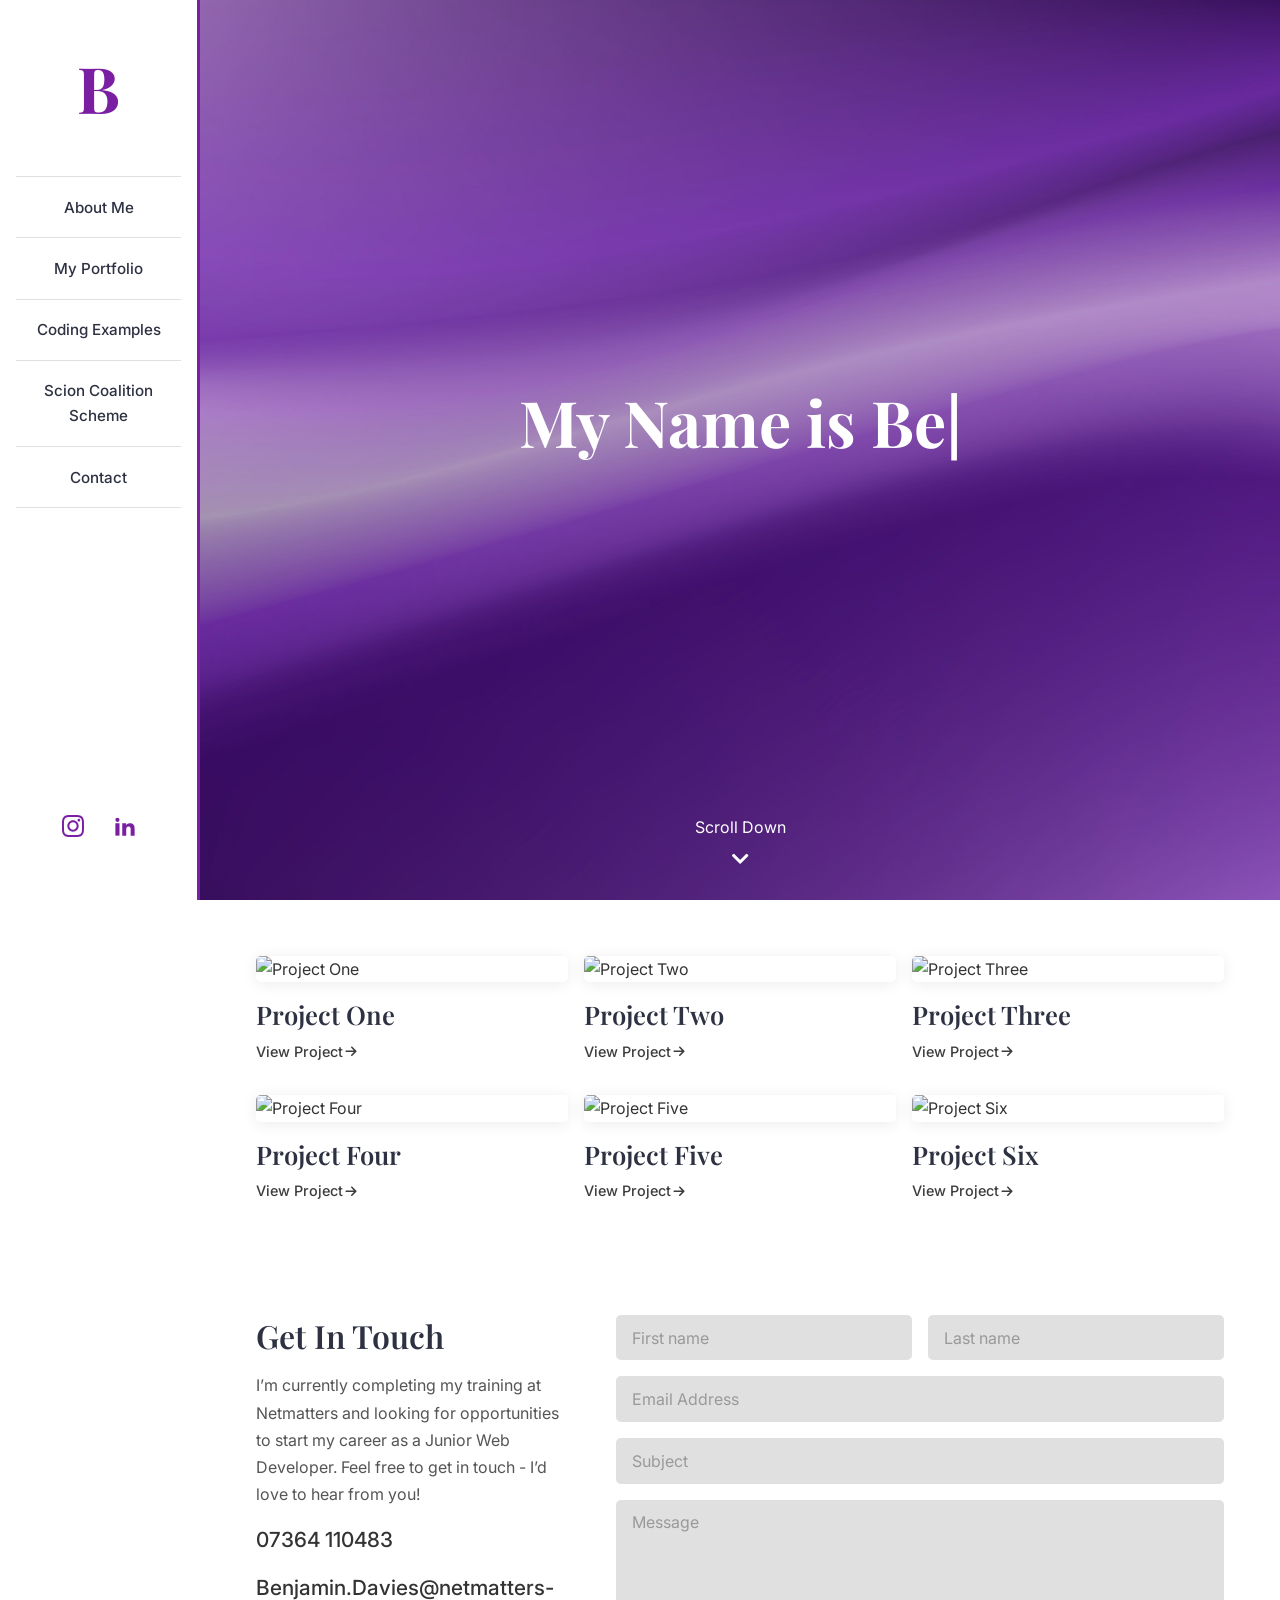
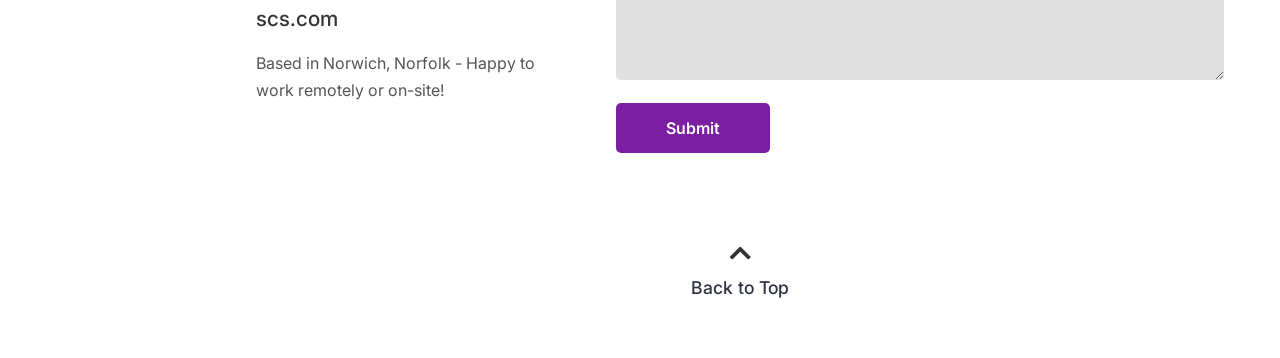
==== index.html @ 0ac608b4 "Added the typing effect with a blinking cursor at the end." ====
<!DOCTYPE html>
<html lang="en">
<head>
    <meta charset="UTF-8">
    <meta name="viewport" content="width=device-width, initial-scale=1.0">
    <link rel="stylesheet" href="css/application.css">
    <link rel="stylesheet" href="https://cdnjs.cloudflare.com/ajax/libs/font-awesome/5.15.4/css/all.min.css">
    <title>Benjamin Davies Portfolio</title>
</head>
<body>
    <svg style="display: none;" width="0" height="0">
        <symbol id="icon-instagram" viewBox="0 0 32 32">
            <path d="M16 2.881c4.275 0 4.781 0.019 6.462 0.094 1.563 0.069 2.406 0.331 2.969 0.55 0.744 0.288 1.281 0.638 1.837 1.194 0.563 0.563 0.906 1.094 1.2 1.838 0.219 0.563 0.481 1.412 0.55 2.969 0.075 1.688 0.094 2.194 0.094 6.463s-0.019 4.781-0.094 6.463c-0.069 1.563-0.331 2.406-0.55 2.969-0.288 0.744-0.637 1.281-1.194 1.837-0.563 0.563-1.094 0.906-1.837 1.2-0.563 0.219-1.413 0.481-2.969 0.55-1.688 0.075-2.194 0.094-6.463 0.094s-4.781-0.019-6.463-0.094c-1.563-0.069-2.406-0.331-2.969-0.55-0.744-0.288-1.281-0.637-1.838-1.194-0.563-0.563-0.906-1.094-1.2-1.837-0.219-0.563-0.481-1.413-0.55-2.969-0.075-1.688-0.094-2.194-0.094-6.463s0.019-4.781 0.094-6.463c0.069-1.563 0.331-2.406 0.55-2.969 0.288-0.744 0.638-1.281 1.194-1.838 0.563-0.563 1.094-0.906 1.838-1.2 0.563-0.219 1.412-0.481 2.969-0.55 1.681-0.075 2.188-0.094 6.463-0.094zM16 0c-4.344 0-4.887 0.019-6.594 0.094-1.7 0.075-2.869 0.35-3.881 0.744-1.056 0.412-1.95 0.956-2.837 1.85-0.894 0.888-1.438 1.781-1.85 2.831-0.394 1.019-0.669 2.181-0.744 3.881-0.075 1.713-0.094 2.256-0.094 6.6s0.019 4.887 0.094 6.594c0.075 1.7 0.35 2.869 0.744 3.881 0.413 1.056 0.956 1.95 1.85 2.837 0.887 0.887 1.781 1.438 2.831 1.844 1.019 0.394 2.181 0.669 3.881 0.744 1.706 0.075 2.25 0.094 6.594 0.094s4.888-0.019 6.594-0.094c1.7-0.075 2.869-0.35 3.881-0.744 1.050-0.406 1.944-0.956 2.831-1.844s1.438-1.781 1.844-2.831c0.394-1.019 0.669-2.181 0.744-3.881 0.075-1.706 0.094-2.25 0.094-6.594s-0.019-4.887-0.094-6.594c-0.075-1.7-0.35-2.869-0.744-3.881-0.394-1.063-0.938-1.956-1.831-2.844-0.887-0.887-1.781-1.438-2.831-1.844-1.019-0.394-2.181-0.669-3.881-0.744-1.712-0.081-2.256-0.1-6.6-0.1v0z"></path>
            <path d="M16 7.781c-4.537 0-8.219 3.681-8.219 8.219s3.681 8.219 8.219 8.219 8.219-3.681 8.219-8.219c0-4.537-3.681-8.219-8.219-8.219zM16 21.331c-2.944 0-5.331-2.387-5.331-5.331s2.387-5.331 5.331-5.331c2.944 0 5.331 2.387 5.331 5.331s-2.387 5.331-5.331 5.331z"></path>
            <path d="M26.462 7.456c0 1.060-0.859 1.919-1.919 1.919s-1.919-0.859-1.919-1.919c0-1.060 0.859-1.919 1.919-1.919s1.919 0.859 1.919 1.919z"></path>
        </symbol>
        <symbol id="icon-linkedin2" viewBox="0 0 32 32">
            <path d="M12 12h5.535v2.837h0.079c0.77-1.381 2.655-2.837 5.464-2.837 5.842 0 6.922 3.637 6.922 8.367v9.633h-5.769v-8.54c0-2.037-0.042-4.657-3.001-4.657-3.005 0-3.463 2.218-3.463 4.509v8.688h-5.767v-18z"></path>
            <path d="M2 12h6v18h-6v-18z"></path>
            <path d="M8 7c0 1.657-1.343 3-3 3s-3-1.343-3-3c0-1.657 1.343-3 3-3s3 1.343 3 3z"></path>
        </symbol>
        <symbol id="icon-arrow-right2" viewBox="0 0 32 32">
            <path d="M19.414 27.414l10-10c0.781-0.781 0.781-2.047 0-2.828l-10-10c-0.781-0.781-2.047-0.781-2.828 0s-0.781 2.047 0 2.828l6.586 6.586h-19.172c-1.105 0-2 0.895-2 2s0.895 2 2 2h19.172l-6.586 6.586c-0.39 0.39-0.586 0.902-0.586 1.414s0.195 1.024 0.586 1.414c0.781 0.781 2.047 0.781 2.828 0z"></path>
        </symbol>
    </svg>
    <button class="burger-btn" aria-label="Toggle menu">
        <i class="fas fa-bars"></i>
    </button>
    <aside class="sidebar">
        <a href="index.html" class="logo">B</a>
        <nav class="main-nav">
            <ul>
                <li><a href="about.html">About Me</a></li>
                <li><a href="#portfolio">My Portfolio</a></li>
                <li><a href="examples.html">Coding Examples</a></li>
                <li><a href="scs.html">Scion Coalition Scheme</a></li>
                <li><a href="#contact">Contact</a></li>
            </ul>
        </nav>
        <div class="social-links">
            <a href="https://www.instagram.com/bendavies124/" target="_blank"><svg class="icon icon-instagram"><use xlink:href="#icon-instagram"></use></svg></a>
            <a href="https://www.linkedin.com/in/benjamin-davies-b351b3224/" target="_blank"><svg class="icon icon-linkedin2"><use xlink:href="#icon-linkedin2"></use></svg></a>
        </div>
    </aside>

    <main class="main-content">

        <header class="hero">
            <div class="hero-overlay">
                <h1><span id="typing-text-h1"></span><span class="cursor">|</span></h1>
                <p><span id="typing-text-p"></span></p>
            </div>
            <a href="#portfolio" class="scroll-down">Scroll Down<i class="fas fa-chevron-down"></i></a>
        </header>

        <section class="portfolio" id="portfolio">
            <div class="projects-grid">
                <!-- Project 1 -->
<div class="project-card">
  <img src="https://picsum.photos/id/10/800/500" alt="Project One">
  <h3>Project One</h3>
  <a href="#" class="view-link">View Project <svg class="icon icon-arrow-right2"><use xlink:href="#icon-arrow-right2"></use></svg></a>
</div>

<!-- Project 2 -->
<div class="project-card">
  <img src="https://picsum.photos/id/180/800/500" alt="Project Two">
  <h3>Project Two</h3>
  <a href="#" class="view-link">View Project <svg class="icon icon-arrow-right2"><use xlink:href="#icon-arrow-right2"></use></svg></a>
</div>

<!-- Project 3 -->
<div class="project-card">
  <img src="https://picsum.photos/id/22/800/500" alt="Project Three">
  <h3>Project Three</h3>
  <a href="#" class="view-link">View Project <svg class="icon icon-arrow-right2"><use xlink:href="#icon-arrow-right2"></use></svg></a>
</div>

<!-- Project 4 -->
<div class="project-card">
  <img src="https://picsum.photos/id/42/800/500" alt="Project Four">
  <h3>Project Four</h3>
  <a href="#" class="view-link">View Project <svg class="icon icon-arrow-right2"><use xlink:href="#icon-arrow-right2"></use></svg></a>
</div>

<!-- Project 5 -->
<div class="project-card">
  <img src="https://picsum.photos/id/15/800/500" alt="Project Five">
  <h3>Project Five</h3>
  <a href="#" class="view-link">View Project <svg class="icon icon-arrow-right2"><use xlink:href="#icon-arrow-right2"></use></svg></a>
</div>

<!-- Project 6 -->
<div class="project-card">
  <img src="https://picsum.photos/id/96/800/500" alt="Project Six">
  <h3>Project Six</h3>
  <a href="#" class="view-link">View Project <svg class="icon icon-arrow-right2"><use xlink:href="#icon-arrow-right2"></use></svg></a>
</div>
            </div>
        </section>
        
        <section class="contact" id="contact">
            <div class="contact-wrapper">
                <div class="contact-info">
                    <h2>Get In Touch</h2>
                    <p>I’m currently completing my training at Netmatters and looking for opportunities to start my career as a Junior Web Developer. Feel free to get in touch - I’d love to hear from you!</p>
                    <p><a href="tel:07364110483">07364 110483</a></p>
                    <p><a href="mailto:benjamin.davies@netmatters-scs.com">Benjamin.Davies@netmatters-scs.com</a></p>
                    <p>Based in Norwich, Norfolk - Happy to work remotely or on-site!</p>
                </div>
                <form class="contact-form">
                    <div class="form-row">
                        <input type="text" name="firstname" placeholder="First name" />
                        <input type="text" name="lastname" placeholder="Last name" />
                    </div>
                    <input type="email" name="email" placeholder="Email Address" />
                    <input type="text" name="subject" placeholder="Subject" />
                    <textarea name="message" placeholder="Message"></textarea>
                    <button type="submit" class="btn-submit">Submit</button>
                </form>
            </div>
        </section>
        <footer class="footer">
            <a href="#" class="back-to-top"><i class="fas fa-chevron-up"></i> Back to Top</a>
        </footer>
    </main>
    <script src="js/main.js"></script>
</body>
</html>
---- css/application.css ----
@import url("https://fonts.googleapis.com/css2?family=Playfair+Display:wght@400;600;700&family=Inter:wght@300;400;500;600&display=swap");*{margin:0;padding:0;box-sizing:border-box;min-width:0}html,body{width:100%;overflow-x:hidden}html{scroll-behavior:smooth;font-size:16px}body{font-family:"Inter",sans-serif;color:#333;line-height:1.65;background-color:#fff}h1,h2,h3,h4{font-family:"Playfair Display",serif;font-weight:600;margin-bottom:1rem;line-height:1.3}h1{font-size:2.5rem}h2{font-size:1.8rem}h3{font-size:1.25rem}ul{list-style:none}a{text-decoration:none;color:inherit;transition:color 0.3s ease}img{max-width:100%;height:auto;display:block}input,textarea,button{font-family:inherit;font-size:1rem}p{margin-bottom:1rem}.burger-btn{display:none;position:fixed;top:1.2rem;left:1.2rem;z-index:1001;background:rgba(255,255,255,0.85);backdrop-filter:blur(8px);border:none;width:44px;height:44px;border-radius:8px;cursor:pointer;align-items:center;justify-content:center;font-size:1.15rem;color:#9c27b0;transition:all 0.3s ease;box-shadow:0 2px 10px rgba(156,39,176,0.12)}.burger-btn:hover{background:#9c27b0;color:white;transform:translateY(-2px);box-shadow:0 4px 15px rgba(156,39,176,0.25)}.burger-btn i{display:flex;align-items:center;justify-content:center;font-size:1.8rem;line-height:1;transform:translateY(2px)}.icon{width:22px;height:22px;fill:currentColor;display:inline-block;vertical-align:middle}.sidebar{background:#fff;padding:1rem;text-align:center;position:relative;border-right:3px solid #7b1fa2}.sidebar .logo{font-family:"Playfair Display",serif;font-size:4rem;font-weight:700;color:#7b1fa2;display:inline-block;margin-bottom:2rem;line-height:1}.sidebar .logo:hover{color:#9c27b0}.sidebar .main-nav ul{margin-bottom:2rem}.sidebar .main-nav ul li{padding:0.5rem 0;border-top:1px solid #e0e0e0}.sidebar .main-nav ul li:last-child{border-bottom:1px solid #e0e0e0}.sidebar .main-nav ul li a{font-size:0.95rem;font-weight:500;color:#2d3142;display:block;position:relative;padding:0.25rem 0}.sidebar .main-nav ul li a:hover{color:#9c27b0}.sidebar .main-nav ul li a.active{color:#9c27b0}.sidebar .main-nav ul li a.active::after{content:'';position:absolute;bottom:-2px;left:50%;transform:translateX(-50%);width:60%;height:2px;background:#9c27b0}.sidebar .social-links{display:flex;justify-content:center;gap:1rem}.sidebar .social-links a{color:#7b1fa2;display:inline-flex;align-items:center;justify-content:center;width:36px;height:36px}.sidebar .social-links a:hover{color:#9c27b0}@media (min-width: 992px){.burger-btn{display:none !important}.sidebar{position:fixed;top:0;left:0;width:200px;height:100vh;padding:3.5rem 1rem;display:flex;flex-direction:column;align-items:center;z-index:1000}.sidebar .logo{margin-bottom:3.5rem}.sidebar .main-nav{width:100%}.sidebar .main-nav ul{margin-bottom:3.5rem}.sidebar .main-nav ul li{border-top:1px solid #e0e0e0;border-bottom:none}.sidebar .main-nav ul li:last-child{border-bottom:1px solid #e0e0e0}.sidebar .main-nav ul li a{padding:0.6rem 0}.sidebar .main-nav ul li a.active::after{width:40px}.sidebar .social-links{margin-top:auto}.main-content{margin-left:200px}}@media (max-width: 991px){.burger-btn{display:flex}.sidebar{position:fixed;top:0;left:-200px;width:200px;height:100vh;z-index:1000;transition:left 0.3s ease;box-shadow:2px 0 10px rgba(0,0,0,0.1);padding-top:5rem;overflow-y:auto}.sidebar.open{left:0}}.hero{background:url("../img/hero.jpg") center/cover no-repeat;min-height:100vh;display:flex;align-items:center;justify-content:center;text-align:center;color:white;position:relative}.hero::before{content:'';position:absolute;inset:0;background:rgba(0,0,0,0.2)}.hero-overlay{position:relative;padding:2rem;width:100%}.hero-overlay h1{font-size:2.2rem;margin-bottom:.5rem;color:white;font-weight:700}.hero-overlay p{font-size:1.2rem;margin-bottom:3.5rem;letter-spacing:1px;font-weight:300;opacity:0.95}.hero-overlay .cursor{animation:blink 0.7s infinite}@keyframes blink{50%{opacity:0}}.scroll-down{display:inline-flex;flex-direction:column;align-items:center;color:white;font-size:1rem;font-weight:400;position:absolute;bottom:2rem;left:50%;transform:translateX(-50%)}.scroll-down i{margin-top:0.5rem;font-size:1.2rem}.scroll-down:hover{opacity:0.8}@media (min-width: 768px){.hero-overlay h1{font-size:3.5rem}.hero-overlay p{font-size:1.4rem}}@media (min-width: 992px){.hero-overlay h1{font-size:4rem}}.portfolio{padding:3.5rem 1rem;max-width:1400px;margin:0 auto}@media (min-width: 992px){.portfolio{padding:3.5rem 3.5rem}}.projects-grid{display:grid;grid-template-columns:1fr;gap:3.5rem}@media (min-width: 768px){.projects-grid{grid-template-columns:repeat(2, 1fr);gap:2rem}}@media (min-width: 992px){.projects-grid{grid-template-columns:repeat(3, 1fr);gap:2rem 1rem}}.project-card{display:flex;flex-direction:column;transform-origin:bottom center;transition:all 0.5s ease}.project-card img{width:100%;height:auto;margin-bottom:1rem;transition:opacity 0.3s ease;box-shadow:0 2px 15px rgba(0,0,0,0.08);border-radius:5px}.project-card h3{font-size:1.6rem;margin-bottom:.5rem;color:#2d3142}.project-card .view-link{color:#3d3d3d;font-size:0.9rem;font-weight:500;display:inline-flex;align-items:center;transition:all 0.5s ease}.project-card .view-link svg{display:inline-block;width:1em;height:1em;stroke-width:0;stroke:currentColor;fill:currentColor;padding-left:0.1rem}.project-card:hover{transform:translateY(-7px)}.project-card:hover img{opacity:0.85}.project-card:hover .view-link{color:#7b1fa2}.contact{padding:3.5rem 1rem;max-width:1400px;margin:0 auto}@media (min-width: 992px){.contact{padding:3.5rem}}.contact-wrapper{display:grid;grid-template-columns:1fr;gap:3.5rem}@media (min-width: 992px){.contact-wrapper{grid-template-columns:1fr 2fr;gap:3.5rem;align-items:start}}.contact-info h2{font-size:2rem;margin-bottom:1rem;color:#2d3142}.contact-info p{color:#555;line-height:1.7;margin-bottom:1rem;word-break:break-word;overflow-wrap:break-word}.contact-info p:nth-child(3),.contact-info p:nth-child(4){font-size:1.3rem;font-weight:500;color:#2d3142;line-height:1.5;word-break:break-word}.contact-info p a{color:#333;text-decoration:none}.contact-info p a:hover{text-decoration:underline}.contact-form{width:100%;min-width:0}.contact-form .form-row{display:grid;grid-template-columns:1fr}@media (min-width: 576px){.contact-form .form-row{grid-template-columns:1fr 1fr;gap:1rem}}.contact-form input,.contact-form textarea{width:100%;max-width:100%;padding:0.8rem 1rem;border:none;background:#e0e0e0;color:#333;margin-bottom:1rem;border-radius:5px;transition:all 0.3s ease}.contact-form input::placeholder,.contact-form textarea::placeholder{color:#999}.contact-form input:focus,.contact-form textarea:focus{outline:none;background:#d5d5d5;box-shadow:0 0 8px #9c27b0}.contact-form textarea{min-height:180px;resize:vertical}.contact-form .btn-submit{background:#7b1fa2;color:white;border:2px solid #7b1fa2;padding:0.8rem 3rem;font-weight:600;cursor:pointer;transition:all 0.3s ease;border-radius:5px;display:block;margin:0 auto;width:100%}.contact-form .btn-submit:hover{background:#9c27b0;border-color:#9c27b0;color:white}@media (min-width: 576px){.contact-form .btn-submit{margin:0;display:inline-block;width:fit-content}}.footer{padding:2rem 1rem 3.5rem;text-align:center}.footer .back-to-top{display:inline-flex;flex-direction:column;align-items:center;color:#2d3142;font-size:1.1rem;font-weight:500}.footer .back-to-top i{margin-bottom:0.5rem;font-size:1.5rem;color:#333}.footer .back-to-top:hover{opacity:0.8}.about-container{width:100%;max-width:1200px;margin:0 auto;padding:0 1rem}@media (min-width: 992px){.about-container{padding:0 3.5rem}}.eyebrow{font-family:"Inter",sans-serif;font-size:0.75rem;font-weight:600;letter-spacing:2px;text-transform:uppercase;color:#9c27b0;margin-bottom:.5rem}.about-me h1,.about-me h2,.about-me h3{color:#2d3142}.about-hero{min-height:45vh;display:flex;align-items:center;background:linear-gradient(135deg, #321052 0%, #5b1685 55%, #8f42ad 100%);color:white;position:relative;overflow:hidden}.about-hero::after{content:'';position:absolute;width:500px;height:500px;border-radius:50%;border:1px solid rgba(255,255,255,0.12);right:-200px;bottom:-250px}.about-hero .about-hero-content{width:100%;max-width:1200px;margin:0 auto;padding:3.5rem 1rem;position:relative;z-index:1}@media (min-width: 992px){.about-hero .about-hero-content{padding:5rem 3.5rem}}.about-hero .eyebrow{color:rgba(255,255,255,0.75)}.about-hero h1{color:white;font-size:3rem;line-height:1.05;margin-bottom:2rem}@media (min-width: 768px){.about-hero h1{font-size:4.5rem}}@media (min-width: 992px){.about-hero h1{font-size:5.5rem}}.about-hero .about-hero-intro{max-width:550px;font-size:1rem;line-height:1.7;font-weight:300;color:rgba(255,255,255,0.9);margin-bottom:0}@media (min-width: 768px){.about-hero .about-hero-intro{font-size:1.15rem}}.about-introduction{padding:4rem 0}@media (min-width: 768px){.about-introduction{padding:6rem 0}}.about-introduction-grid{display:grid;grid-template-columns:1fr;gap:3.5rem;align-items:center}@media (min-width: 768px){.about-introduction-grid{grid-template-columns:0.85fr 1.15fr;gap:4rem}}@media (min-width: 992px){.about-introduction-grid{grid-template-columns:0.9fr 1.1fr;gap:5rem}}.about-introduction-image{position:relative;max-width:500px}.about-introduction-image img{width:100%;height:auto;border-radius:5px;box-shadow:0 10px 30px rgba(0,0,0,0.1)}.about-introduction-image::before{content:'';position:absolute;top:20px;left:-15px;width:100%;height:100%;border:2px solid #9c27b0;border-radius:5px;z-index:-1}.about-introduction-content h2{font-size:2.2rem;margin-bottom:2rem}@media (min-width: 768px){.about-introduction-content h2{font-size:2.8rem}}.about-introduction-content p{color:#555;line-height:1.8;margin-bottom:1rem}.about-introduction-content .lead{font-size:1.1rem;color:#333;line-height:1.75}.about-introduction-content .eyebrow{color:#9c27b0}.about-introduction-signature{margin-top:2rem;padding-left:1rem;border-left:2px solid #9c27b0}.about-introduction-signature span{display:block;font-family:"Playfair Display",serif;font-size:1.4rem;color:#2d3142}.about-introduction-signature small{color:#777;font-size:0.8rem;letter-spacing:1px}.about-journey{padding:4rem 0;background:#f0f0f0}@media (min-width: 768px){.about-journey{padding:6rem 0}}.section-heading{margin-bottom:3rem}.section-heading h2{color:#2d3142;font-size:2.2rem}@media (min-width: 768px){.section-heading h2{font-size:2.8rem}}.journey-content{border-top:1px solid #e0e0e0}.journey-item{display:grid;grid-template-columns:50px 1fr;gap:1rem;padding:2rem 0;border-bottom:1px solid #e0e0e0}@media (min-width: 768px){.journey-item{grid-template-columns:80px 1fr;gap:2rem;padding:2.2rem 0}}.journey-item .journey-number{font-family:"Playfair Display",serif;font-size:1.1rem;color:#9c27b0;padding-top:0.15rem}.journey-item h3{color:#2d3142;font-size:1.4rem;margin-bottom:.5rem}.journey-item p{max-width:750px;color:#555;line-height:1.75;margin-bottom:0}.about-skills{padding:4rem 0}@media (min-width: 768px){.about-skills{padding:6rem 0}}.skills-list{display:grid;grid-template-columns:1fr;border-top:1px solid #e0e0e0}@media (min-width: 768px){.skills-list{grid-template-columns:1fr 1fr;column-gap:3rem}}.skill-item{display:grid;grid-template-columns:45px 1fr;gap:1rem;padding:2rem 0;border-bottom:1px solid #e0e0e0}.skill-item .skill-number{font-family:"Playfair Display",serif;color:#9c27b0;font-size:1rem}.skill-item h3{color:#2d3142;font-size:1.3rem;margin-bottom:0.4rem}.skill-item p{color:#666;font-size:0.9rem;line-height:1.7;margin-bottom:0}.about-beyond{padding:4rem 0;background:#fafafa}@media (min-width: 768px){.about-beyond{padding:6rem 0}}.about-beyond-grid{display:grid;grid-template-columns:1fr;gap:3.5rem}@media (min-width: 768px){.about-beyond-grid{grid-template-columns:1fr 1fr;gap:5rem;align-items:start}}.about-beyond-heading h2{color:#2d3142;font-size:2.2rem;line-height:1.25}@media (min-width: 768px){.about-beyond-heading h2{font-size:3rem}}.about-beyond-content p{color:#555;line-height:1.8;margin-bottom:1rem}.about-beyond-content p:last-child{margin-bottom:0}.about-next{padding:5rem 0;background:#9c27b0;color:white}@media (min-width: 768px){.about-next{padding:7rem 0}}.about-next-content{max-width:750px}.about-next-content .eyebrow{color:rgba(255,255,255,0.7)}.about-next-content h2{color:white;font-size:2.8rem;line-height:1.1;margin-bottom:2rem}@media (min-width: 768px){.about-next-content h2{font-size:4rem}}.about-next-content p{max-width:600px;color:rgba(255,255,255,0.9);line-height:1.8;margin-bottom:2rem}.about-button{display:inline-flex;align-items:center;gap:0.5rem;padding:0.8rem 1.5rem;border:2px solid white;color:white;font-size:0.9rem;font-weight:500;border-radius:5px;transition:all 0.3s ease}.about-button svg{width:0.9rem;height:0.9rem}.about-button:hover{background:white;color:#9c27b0}.scs-container{width:100%;max-width:1200px;margin:0 auto;padding:0 1rem}@media (min-width: 992px){.scs-container{padding:0 3.5rem}}.scs-hero{min-height:45vh;position:relative;overflow:hidden;display:flex;align-items:center;background:linear-gradient(135deg, #321052 0%, #5b1685 55%, #8f42ad 100%);color:white}.scs-hero-content{width:100%;max-width:1200px;margin:0 auto;padding:4rem 1rem;position:relative;z-index:2}@media (min-width: 768px){.scs-hero-content{padding:5rem 2rem}}@media (min-width: 992px){.scs-hero-content{padding:5rem 3.5rem}}.scs-hero-content .eyebrow{color:rgba(255,255,255,0.7)}.scs-hero-content h1{color:white;font-size:3rem;line-height:1.05;margin-bottom:2rem}@media (min-width: 768px){.scs-hero-content h1{font-size:4.5rem}}@media (min-width: 992px){.scs-hero-content h1{font-size:5.5rem}}.scs-hero-content>p:last-child{max-width:550px;color:rgba(255,255,255,0.9);font-size:1rem;line-height:1.7;margin-bottom:0}@media (min-width: 768px){.scs-hero-content>p:last-child{font-size:1.1rem}}.scs-hero-shapes span{position:absolute;display:block;border:1px solid rgba(255,255,255,0.18);border-radius:50%}.scs-hero-shapes span:nth-child(1){width:300px;height:300px;right:-150px;top:-100px}.scs-hero-shapes span:nth-child(2){width:450px;height:450px;right:-225px;top:-175px}.scs-hero-shapes span:nth-child(3){width:600px;height:600px;right:-300px;top:-250px}.scs-introduction{padding:4rem 0}@media (min-width: 768px){.scs-introduction{padding:6rem 0}}.scs-introduction .section-heading{margin-bottom:3rem}.scs-introduction .section-heading .eyebrow{margin-bottom:.5rem}.scs-introduction .section-heading h2{color:#2d3142;font-size:2.2rem;line-height:1.2}@media (min-width: 768px){.scs-introduction .section-heading h2{font-size:3rem}}.scs-introduction .section-heading h2{color:#2d3142;font-size:2.2rem;line-height:1.2}@media (min-width: 768px){.scs-introduction .section-heading h2{font-size:3rem}}.scs-introduction-content{max-width:800px}.scs-introduction-content p{color:#555;line-height:1.8;margin-bottom:1rem}.scs-introduction-content p:last-child{margin-bottom:0}.scs-treehouse{padding:4rem 0;background:#f0f0f0}@media (min-width: 768px){.scs-treehouse{padding:6rem 0}}.scs-treehouse-grid{display:grid;grid-template-columns:1fr;gap:3rem}@media (min-width: 768px){.scs-treehouse-grid{grid-template-columns:0.8fr 1.2fr;gap:5rem}}.scs-treehouse-grid h2{color:#2d3142;font-size:3rem}@media (min-width: 768px){.scs-treehouse-grid h2{font-size:4rem}}.scs-treehouse-content p{color:#555;line-height:1.8;margin-bottom:1rem}.treehouse-score{display:flex;flex-direction:column;padding:1rem 0;margin-top:2rem;border-top:1px solid #e0e0e0;border-bottom:1px solid #e0e0e0}.treehouse-score span{font-size:0.75rem;text-transform:uppercase;letter-spacing:1.5px;color:#777;margin-bottom:0.3rem}.treehouse-score strong{font-family:"Playfair Display",serif;font-size:2.2rem;color:#9c27b0}.scs-link{display:inline-flex;align-items:center;gap:1rem;margin-top:2rem;color:#9c27b0;font-weight:600;transition:gap 0.3s ease}.scs-link span{font-size:1.3rem}.scs-link:hover{gap:1.4rem}.scs-netmatters{padding:4rem 0}@media (min-width: 768px){.scs-netmatters{padding:6rem 0}}.netmatters-facts{display:grid;grid-template-columns:1fr;border-top:1px solid #e0e0e0;margin-bottom:3rem}@media (min-width: 576px){.netmatters-facts{grid-template-columns:1fr 1fr}}@media (min-width: 768px){.netmatters-facts{grid-template-columns:repeat(4, 1fr)}}.netmatters-fact{min-width:0;padding:2rem 1rem;border-bottom:1px solid #e0e0e0}@media (min-width: 768px){.netmatters-fact{padding:2rem 1.5rem;border-right:1px solid #e0e0e0}.netmatters-fact:last-child{border-right:none}}.netmatters-fact strong{display:block;font-family:"Playfair Display",serif;font-size:1.8rem;color:#9c27b0;margin-bottom:0.5rem}.netmatters-fact span{display:block;color:#666;font-size:0.85rem;line-height:1.5}.netmatters-description{max-width:800px;margin-left:auto;margin-bottom:4rem}.netmatters-description p{color:#555;line-height:1.8;margin-bottom:1rem}.netmatters-description p:last-child{margin-bottom:0}.netmatters-awards{display:grid;grid-template-columns:1fr;gap:0;border-top:1px solid #e0e0e0}@media (min-width: 768px){.netmatters-awards{grid-template-columns:1fr 1fr}}.netmatters-awards>div{padding:2rem 0;border-bottom:1px solid #e0e0e0}@media (min-width: 768px){.netmatters-awards>div{padding:2rem}.netmatters-awards>div:first-child{padding-left:0;padding-right:2rem}.netmatters-awards>div:last-child{padding-right:0;padding-left:2rem;border-left:1px solid #e0e0e0}}.netmatters-awards>div span{display:block;font-size:0.7rem;text-transform:uppercase;letter-spacing:1.5px;color:#9c27b0;margin-bottom:0.5rem}.netmatters-awards>div h3{color:#2d3142;font-size:1.2rem}.coding-container{width:100%;max-width:1000px;margin:0 auto;padding:0 1rem}@media (min-width: 992px){.coding-container{padding:0 3.5rem}}.coding-hero{min-height:45vh;position:relative;display:flex;align-items:center;color:white;background:linear-gradient(135deg, #321052 0%, #5b1685 55%, #8f42ad 100%)}.coding-hero-content{width:100%;max-width:1000px;margin:0 auto;padding:4rem 1rem}@media (min-width: 768px){.coding-hero-content{padding:5rem 2rem}}@media (min-width: 992px){.coding-hero-content{padding:5rem 3.5rem}}.coding-hero-content .eyebrow{color:rgba(255,255,255,0.65)}.coding-hero-content h1{color:white;font-size:3rem;line-height:1.05;margin-bottom:2rem}@media (min-width: 768px){.coding-hero-content h1{font-size:4.5rem}}@media (min-width: 992px){.coding-hero-content h1{font-size:5rem}}.coding-hero-content>p:last-child{max-width:550px;color:rgba(255,255,255,0.8);line-height:1.7;margin-bottom:0}.coding-hero-shapes span{position:absolute;display:block;border:1px solid rgba(255,255,255,0.18);border-radius:50%}.coding-hero-shapes span:nth-child(1){width:300px;height:300px;right:-150px;top:-100px}.coding-hero-shapes span:nth-child(2){width:450px;height:450px;right:-225px;top:-175px}.coding-coming-soon{padding:4rem 0}@media (min-width: 768px){.coding-coming-soon{padding:7rem 0}}.coding-message .eyebrow{margin-bottom:.5rem;color:#9c27b0}.coding-message h2{color:#2d3142;font-size:3rem;margin-bottom:1rem}.coding-message p{color:#555;line-height:1.8;margin-bottom:2rem}.coding-message a{display:inline-flex;align-items:center;gap:0.25rem;color:#7b1fa2;font-weight:600;transition:gap 0.3s ease}.coding-message a svg{display:inline-block;width:1em;height:1em;stroke-width:0;stroke:currentColor;fill:currentColor;padding-left:0.1rem}.coding-message a:hover{text-decoration:underline}
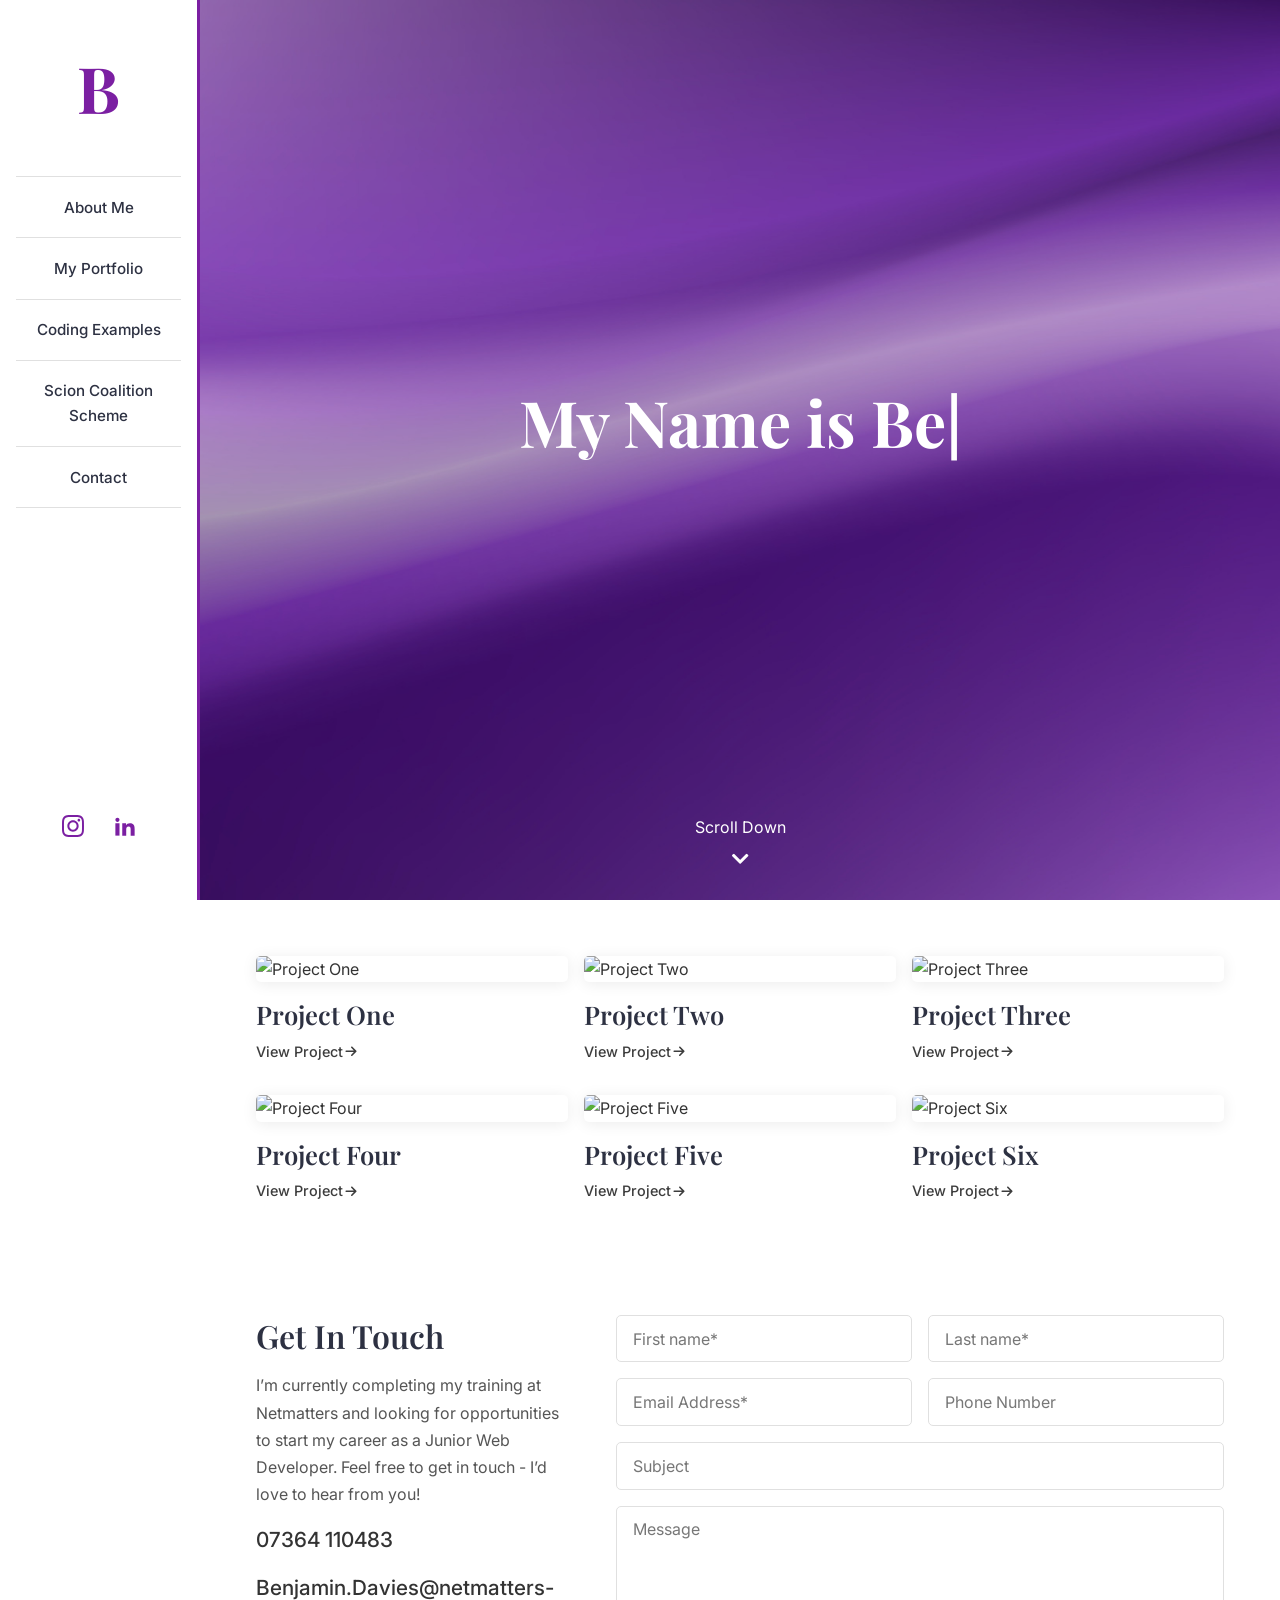
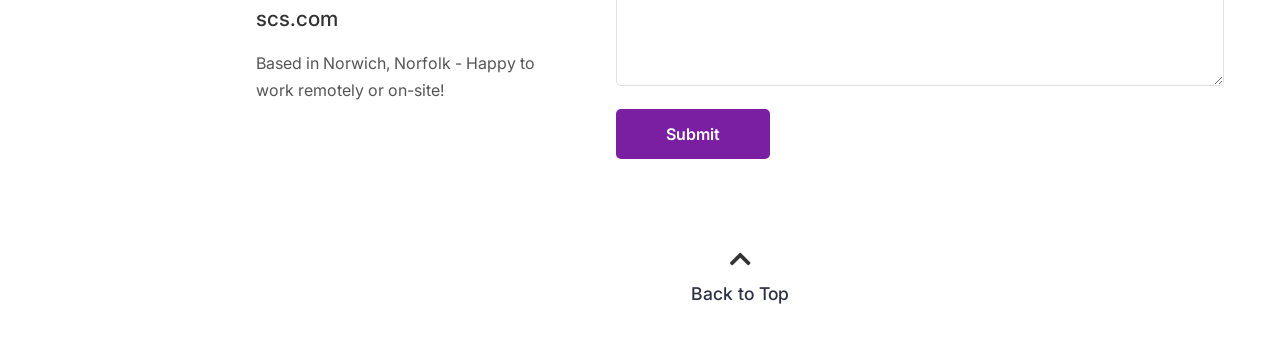
==== commit ef91da82: "Finished form validation. Added slide in animations" ====
--- a/index.html
+++ b/index.html
@@ -53,53 +53,53 @@
             <a href="#portfolio" class="scroll-down">Scroll Down<i class="fas fa-chevron-down"></i></a>
         </header>
 
-        <section class="portfolio" id="portfolio">
+        <section class="portfolio reveal" id="portfolio">
             <div class="projects-grid">
                 <!-- Project 1 -->
-<div class="project-card">
-  <img src="https://picsum.photos/id/10/800/500" alt="Project One">
-  <h3>Project One</h3>
-  <a href="#" class="view-link">View Project <svg class="icon icon-arrow-right2"><use xlink:href="#icon-arrow-right2"></use></svg></a>
-</div>
+                <div class="project-card">
+                    <img src="https://picsum.photos/id/10/800/500" alt="Project One">
+                    <h3>Project One</h3>
+                    <a href="#" class="view-link">View Project <svg class="icon icon-arrow-right2"><use xlink:href="#icon-arrow-right2"></use></svg></a>
+                </div>
 
-<!-- Project 2 -->
-<div class="project-card">
-  <img src="https://picsum.photos/id/180/800/500" alt="Project Two">
-  <h3>Project Two</h3>
-  <a href="#" class="view-link">View Project <svg class="icon icon-arrow-right2"><use xlink:href="#icon-arrow-right2"></use></svg></a>
-</div>
+                <!-- Project 2 -->
+                <div class="project-card">
+                    <img src="https://picsum.photos/id/180/800/500" alt="Project Two">
+                    <h3>Project Two</h3>
+                    <a href="#" class="view-link">View Project <svg class="icon icon-arrow-right2"><use xlink:href="#icon-arrow-right2"></use></svg></a>
+                </div>
 
-<!-- Project 3 -->
-<div class="project-card">
-  <img src="https://picsum.photos/id/22/800/500" alt="Project Three">
-  <h3>Project Three</h3>
-  <a href="#" class="view-link">View Project <svg class="icon icon-arrow-right2"><use xlink:href="#icon-arrow-right2"></use></svg></a>
-</div>
+                <!-- Project 3 -->
+                <div class="project-card">
+                    <img src="https://picsum.photos/id/22/800/500" alt="Project Three">
+                    <h3>Project Three</h3>
+                    <a href="#" class="view-link">View Project <svg class="icon icon-arrow-right2"><use xlink:href="#icon-arrow-right2"></use></svg></a>
+                </div>
 
-<!-- Project 4 -->
-<div class="project-card">
-  <img src="https://picsum.photos/id/42/800/500" alt="Project Four">
-  <h3>Project Four</h3>
-  <a href="#" class="view-link">View Project <svg class="icon icon-arrow-right2"><use xlink:href="#icon-arrow-right2"></use></svg></a>
-</div>
+                <!-- Project 4 -->
+                <div class="project-card">
+                    <img src="https://picsum.photos/id/42/800/500" alt="Project Four">
+                    <h3>Project Four</h3>
+                    <a href="#" class="view-link">View Project <svg class="icon icon-arrow-right2"><use xlink:href="#icon-arrow-right2"></use></svg></a>
+                </div>
 
-<!-- Project 5 -->
-<div class="project-card">
-  <img src="https://picsum.photos/id/15/800/500" alt="Project Five">
-  <h3>Project Five</h3>
-  <a href="#" class="view-link">View Project <svg class="icon icon-arrow-right2"><use xlink:href="#icon-arrow-right2"></use></svg></a>
-</div>
+                <!-- Project 5 -->
+                <div class="project-card">
+                    <img src="https://picsum.photos/id/15/800/500" alt="Project Five">
+                    <h3>Project Five</h3>
+                    <a href="#" class="view-link">View Project <svg class="icon icon-arrow-right2"><use xlink:href="#icon-arrow-right2"></use></svg></a>
+                </div>
 
-<!-- Project 6 -->
-<div class="project-card">
-  <img src="https://picsum.photos/id/96/800/500" alt="Project Six">
-  <h3>Project Six</h3>
-  <a href="#" class="view-link">View Project <svg class="icon icon-arrow-right2"><use xlink:href="#icon-arrow-right2"></use></svg></a>
-</div>
+                <!-- Project 6 -->
+                <div class="project-card">
+                    <img src="https://picsum.photos/id/96/800/500" alt="Project Six">
+                    <h3>Project Six</h3>
+                    <a href="#" class="view-link">View Project <svg class="icon icon-arrow-right2"><use xlink:href="#icon-arrow-right2"></use></svg></a>
+                </div>
             </div>
         </section>
         
-        <section class="contact" id="contact">
+        <section class="contact reveal" id="contact">
             <div class="contact-wrapper">
                 <div class="contact-info">
                     <h2>Get In Touch</h2>
@@ -110,12 +110,20 @@
                 </div>
                 <form class="contact-form">
                     <div class="form-row">
-                        <input type="text" name="firstname" placeholder="First name" />
-                        <input type="text" name="lastname" placeholder="Last name" />
+                        <div class="form-field">
+                            <input type="text" name="firstname" placeholder="First name*" required />
+                        </div>
+                        <div class="form-field">
+                            <input type="text" name="lastname" placeholder="Last name*" required />
+                        </div>
+                        <div class="form-field">
+                            <input type="email" name="email" placeholder="Email Address*" required />
+                        </div>
+                        <input type="tel" name="phone" placeholder="Phone Number" />
                     </div>
-                    <input type="email" name="email" placeholder="Email Address" />
                     <input type="text" name="subject" placeholder="Subject" />
                     <textarea name="message" placeholder="Message"></textarea>
+                    <div class="success-msg" id="successMsg">Form submitted successfully! Thanks for reaching out.</div>
                     <button type="submit" class="btn-submit">Submit</button>
                 </form>
             </div>
--- a/css/application.css
+++ b/css/application.css
@@ -1 +1 @@
-@import url("https://fonts.googleapis.com/css2?family=Playfair+Display:wght@400;600;700&family=Inter:wght@300;400;500;600&display=swap");*{margin:0;padding:0;box-sizing:border-box;min-width:0}html,body{width:100%;overflow-x:hidden}html{scroll-behavior:smooth;font-size:16px}body{font-family:"Inter",sans-serif;color:#333;line-height:1.65;background-color:#fff}h1,h2,h3,h4{font-family:"Playfair Display",serif;font-weight:600;margin-bottom:1rem;line-height:1.3}h1{font-size:2.5rem}h2{font-size:1.8rem}h3{font-size:1.25rem}ul{list-style:none}a{text-decoration:none;color:inherit;transition:color 0.3s ease}img{max-width:100%;height:auto;display:block}input,textarea,button{font-family:inherit;font-size:1rem}p{margin-bottom:1rem}.burger-btn{display:none;position:fixed;top:1.2rem;left:1.2rem;z-index:1001;background:rgba(255,255,255,0.85);backdrop-filter:blur(8px);border:none;width:44px;height:44px;border-radius:8px;cursor:pointer;align-items:center;justify-content:center;font-size:1.15rem;color:#9c27b0;transition:all 0.3s ease;box-shadow:0 2px 10px rgba(156,39,176,0.12)}.burger-btn:hover{background:#9c27b0;color:white;transform:translateY(-2px);box-shadow:0 4px 15px rgba(156,39,176,0.25)}.burger-btn i{display:flex;align-items:center;justify-content:center;font-size:1.8rem;line-height:1;transform:translateY(2px)}.icon{width:22px;height:22px;fill:currentColor;display:inline-block;vertical-align:middle}.sidebar{background:#fff;padding:1rem;text-align:center;position:relative;border-right:3px solid #7b1fa2}.sidebar .logo{font-family:"Playfair Display",serif;font-size:4rem;font-weight:700;color:#7b1fa2;display:inline-block;margin-bottom:2rem;line-height:1}.sidebar .logo:hover{color:#9c27b0}.sidebar .main-nav ul{margin-bottom:2rem}.sidebar .main-nav ul li{padding:0.5rem 0;border-top:1px solid #e0e0e0}.sidebar .main-nav ul li:last-child{border-bottom:1px solid #e0e0e0}.sidebar .main-nav ul li a{font-size:0.95rem;font-weight:500;color:#2d3142;display:block;position:relative;padding:0.25rem 0}.sidebar .main-nav ul li a:hover{color:#9c27b0}.sidebar .main-nav ul li a.active{color:#9c27b0}.sidebar .main-nav ul li a.active::after{content:'';position:absolute;bottom:-2px;left:50%;transform:translateX(-50%);width:60%;height:2px;background:#9c27b0}.sidebar .social-links{display:flex;justify-content:center;gap:1rem}.sidebar .social-links a{color:#7b1fa2;display:inline-flex;align-items:center;justify-content:center;width:36px;height:36px}.sidebar .social-links a:hover{color:#9c27b0}@media (min-width: 992px){.burger-btn{display:none !important}.sidebar{position:fixed;top:0;left:0;width:200px;height:100vh;padding:3.5rem 1rem;display:flex;flex-direction:column;align-items:center;z-index:1000}.sidebar .logo{margin-bottom:3.5rem}.sidebar .main-nav{width:100%}.sidebar .main-nav ul{margin-bottom:3.5rem}.sidebar .main-nav ul li{border-top:1px solid #e0e0e0;border-bottom:none}.sidebar .main-nav ul li:last-child{border-bottom:1px solid #e0e0e0}.sidebar .main-nav ul li a{padding:0.6rem 0}.sidebar .main-nav ul li a.active::after{width:40px}.sidebar .social-links{margin-top:auto}.main-content{margin-left:200px}}@media (max-width: 991px){.burger-btn{display:flex}.sidebar{position:fixed;top:0;left:-200px;width:200px;height:100vh;z-index:1000;transition:left 0.3s ease;box-shadow:2px 0 10px rgba(0,0,0,0.1);padding-top:5rem;overflow-y:auto}.sidebar.open{left:0}}.hero{background:url("../img/hero.jpg") center/cover no-repeat;min-height:100vh;display:flex;align-items:center;justify-content:center;text-align:center;color:white;position:relative}.hero::before{content:'';position:absolute;inset:0;background:rgba(0,0,0,0.2)}.hero-overlay{position:relative;padding:2rem;width:100%}.hero-overlay h1{font-size:2.2rem;margin-bottom:.5rem;color:white;font-weight:700}.hero-overlay p{font-size:1.2rem;margin-bottom:3.5rem;letter-spacing:1px;font-weight:300;opacity:0.95}.hero-overlay .cursor{animation:blink 0.7s infinite}@keyframes blink{50%{opacity:0}}.scroll-down{display:inline-flex;flex-direction:column;align-items:center;color:white;font-size:1rem;font-weight:400;position:absolute;bottom:2rem;left:50%;transform:translateX(-50%)}.scroll-down i{margin-top:0.5rem;font-size:1.2rem}.scroll-down:hover{opacity:0.8}@media (min-width: 768px){.hero-overlay h1{font-size:3.5rem}.hero-overlay p{font-size:1.4rem}}@media (min-width: 992px){.hero-overlay h1{font-size:4rem}}.portfolio{padding:3.5rem 1rem;max-width:1400px;margin:0 auto}@media (min-width: 992px){.portfolio{padding:3.5rem 3.5rem}}.projects-grid{display:grid;grid-template-columns:1fr;gap:3.5rem}@media (min-width: 768px){.projects-grid{grid-template-columns:repeat(2, 1fr);gap:2rem}}@media (min-width: 992px){.projects-grid{grid-template-columns:repeat(3, 1fr);gap:2rem 1rem}}.project-card{display:flex;flex-direction:column;transform-origin:bottom center;transition:all 0.5s ease}.project-card img{width:100%;height:auto;margin-bottom:1rem;transition:opacity 0.3s ease;box-shadow:0 2px 15px rgba(0,0,0,0.08);border-radius:5px}.project-card h3{font-size:1.6rem;margin-bottom:.5rem;color:#2d3142}.project-card .view-link{color:#3d3d3d;font-size:0.9rem;font-weight:500;display:inline-flex;align-items:center;transition:all 0.5s ease}.project-card .view-link svg{display:inline-block;width:1em;height:1em;stroke-width:0;stroke:currentColor;fill:currentColor;padding-left:0.1rem}.project-card:hover{transform:translateY(-7px)}.project-card:hover img{opacity:0.85}.project-card:hover .view-link{color:#7b1fa2}.contact{padding:3.5rem 1rem;max-width:1400px;margin:0 auto}@media (min-width: 992px){.contact{padding:3.5rem}}.contact-wrapper{display:grid;grid-template-columns:1fr;gap:3.5rem}@media (min-width: 992px){.contact-wrapper{grid-template-columns:1fr 2fr;gap:3.5rem;align-items:start}}.contact-info h2{font-size:2rem;margin-bottom:1rem;color:#2d3142}.contact-info p{color:#555;line-height:1.7;margin-bottom:1rem;word-break:break-word;overflow-wrap:break-word}.contact-info p:nth-child(3),.contact-info p:nth-child(4){font-size:1.3rem;font-weight:500;color:#2d3142;line-height:1.5;word-break:break-word}.contact-info p a{color:#333;text-decoration:none}.contact-info p a:hover{text-decoration:underline}.contact-form{width:100%;min-width:0}.contact-form .form-row{display:grid;grid-template-columns:1fr}@media (min-width: 576px){.contact-form .form-row{grid-template-columns:1fr 1fr;gap:1rem}}.contact-form input,.contact-form textarea{width:100%;max-width:100%;padding:0.8rem 1rem;border:none;background:#e0e0e0;color:#333;margin-bottom:1rem;border-radius:5px;transition:all 0.3s ease}.contact-form input::placeholder,.contact-form textarea::placeholder{color:#999}.contact-form input:focus,.contact-form textarea:focus{outline:none;background:#d5d5d5;box-shadow:0 0 8px #9c27b0}.contact-form textarea{min-height:180px;resize:vertical}.contact-form .btn-submit{background:#7b1fa2;color:white;border:2px solid #7b1fa2;padding:0.8rem 3rem;font-weight:600;cursor:pointer;transition:all 0.3s ease;border-radius:5px;display:block;margin:0 auto;width:100%}.contact-form .btn-submit:hover{background:#9c27b0;border-color:#9c27b0;color:white}@media (min-width: 576px){.contact-form .btn-submit{margin:0;display:inline-block;width:fit-content}}.footer{padding:2rem 1rem 3.5rem;text-align:center}.footer .back-to-top{display:inline-flex;flex-direction:column;align-items:center;color:#2d3142;font-size:1.1rem;font-weight:500}.footer .back-to-top i{margin-bottom:0.5rem;font-size:1.5rem;color:#333}.footer .back-to-top:hover{opacity:0.8}.about-container{width:100%;max-width:1200px;margin:0 auto;padding:0 1rem}@media (min-width: 992px){.about-container{padding:0 3.5rem}}.eyebrow{font-family:"Inter",sans-serif;font-size:0.75rem;font-weight:600;letter-spacing:2px;text-transform:uppercase;color:#9c27b0;margin-bottom:.5rem}.about-me h1,.about-me h2,.about-me h3{color:#2d3142}.about-hero{min-height:45vh;display:flex;align-items:center;background:linear-gradient(135deg, #321052 0%, #5b1685 55%, #8f42ad 100%);color:white;position:relative;overflow:hidden}.about-hero::after{content:'';position:absolute;width:500px;height:500px;border-radius:50%;border:1px solid rgba(255,255,255,0.12);right:-200px;bottom:-250px}.about-hero .about-hero-content{width:100%;max-width:1200px;margin:0 auto;padding:3.5rem 1rem;position:relative;z-index:1}@media (min-width: 992px){.about-hero .about-hero-content{padding:5rem 3.5rem}}.about-hero .eyebrow{color:rgba(255,255,255,0.75)}.about-hero h1{color:white;font-size:3rem;line-height:1.05;margin-bottom:2rem}@media (min-width: 768px){.about-hero h1{font-size:4.5rem}}@media (min-width: 992px){.about-hero h1{font-size:5.5rem}}.about-hero .about-hero-intro{max-width:550px;font-size:1rem;line-height:1.7;font-weight:300;color:rgba(255,255,255,0.9);margin-bottom:0}@media (min-width: 768px){.about-hero .about-hero-intro{font-size:1.15rem}}.about-introduction{padding:4rem 0}@media (min-width: 768px){.about-introduction{padding:6rem 0}}.about-introduction-grid{display:grid;grid-template-columns:1fr;gap:3.5rem;align-items:center}@media (min-width: 768px){.about-introduction-grid{grid-template-columns:0.85fr 1.15fr;gap:4rem}}@media (min-width: 992px){.about-introduction-grid{grid-template-columns:0.9fr 1.1fr;gap:5rem}}.about-introduction-image{position:relative;max-width:500px}.about-introduction-image img{width:100%;height:auto;border-radius:5px;box-shadow:0 10px 30px rgba(0,0,0,0.1)}.about-introduction-image::before{content:'';position:absolute;top:20px;left:-15px;width:100%;height:100%;border:2px solid #9c27b0;border-radius:5px;z-index:-1}.about-introduction-content h2{font-size:2.2rem;margin-bottom:2rem}@media (min-width: 768px){.about-introduction-content h2{font-size:2.8rem}}.about-introduction-content p{color:#555;line-height:1.8;margin-bottom:1rem}.about-introduction-content .lead{font-size:1.1rem;color:#333;line-height:1.75}.about-introduction-content .eyebrow{color:#9c27b0}.about-introduction-signature{margin-top:2rem;padding-left:1rem;border-left:2px solid #9c27b0}.about-introduction-signature span{display:block;font-family:"Playfair Display",serif;font-size:1.4rem;color:#2d3142}.about-introduction-signature small{color:#777;font-size:0.8rem;letter-spacing:1px}.about-journey{padding:4rem 0;background:#f0f0f0}@media (min-width: 768px){.about-journey{padding:6rem 0}}.section-heading{margin-bottom:3rem}.section-heading h2{color:#2d3142;font-size:2.2rem}@media (min-width: 768px){.section-heading h2{font-size:2.8rem}}.journey-content{border-top:1px solid #e0e0e0}.journey-item{display:grid;grid-template-columns:50px 1fr;gap:1rem;padding:2rem 0;border-bottom:1px solid #e0e0e0}@media (min-width: 768px){.journey-item{grid-template-columns:80px 1fr;gap:2rem;padding:2.2rem 0}}.journey-item .journey-number{font-family:"Playfair Display",serif;font-size:1.1rem;color:#9c27b0;padding-top:0.15rem}.journey-item h3{color:#2d3142;font-size:1.4rem;margin-bottom:.5rem}.journey-item p{max-width:750px;color:#555;line-height:1.75;margin-bottom:0}.about-skills{padding:4rem 0}@media (min-width: 768px){.about-skills{padding:6rem 0}}.skills-list{display:grid;grid-template-columns:1fr;border-top:1px solid #e0e0e0}@media (min-width: 768px){.skills-list{grid-template-columns:1fr 1fr;column-gap:3rem}}.skill-item{display:grid;grid-template-columns:45px 1fr;gap:1rem;padding:2rem 0;border-bottom:1px solid #e0e0e0}.skill-item .skill-number{font-family:"Playfair Display",serif;color:#9c27b0;font-size:1rem}.skill-item h3{color:#2d3142;font-size:1.3rem;margin-bottom:0.4rem}.skill-item p{color:#666;font-size:0.9rem;line-height:1.7;margin-bottom:0}.about-beyond{padding:4rem 0;background:#fafafa}@media (min-width: 768px){.about-beyond{padding:6rem 0}}.about-beyond-grid{display:grid;grid-template-columns:1fr;gap:3.5rem}@media (min-width: 768px){.about-beyond-grid{grid-template-columns:1fr 1fr;gap:5rem;align-items:start}}.about-beyond-heading h2{color:#2d3142;font-size:2.2rem;line-height:1.25}@media (min-width: 768px){.about-beyond-heading h2{font-size:3rem}}.about-beyond-content p{color:#555;line-height:1.8;margin-bottom:1rem}.about-beyond-content p:last-child{margin-bottom:0}.about-next{padding:5rem 0;background:#9c27b0;color:white}@media (min-width: 768px){.about-next{padding:7rem 0}}.about-next-content{max-width:750px}.about-next-content .eyebrow{color:rgba(255,255,255,0.7)}.about-next-content h2{color:white;font-size:2.8rem;line-height:1.1;margin-bottom:2rem}@media (min-width: 768px){.about-next-content h2{font-size:4rem}}.about-next-content p{max-width:600px;color:rgba(255,255,255,0.9);line-height:1.8;margin-bottom:2rem}.about-button{display:inline-flex;align-items:center;gap:0.5rem;padding:0.8rem 1.5rem;border:2px solid white;color:white;font-size:0.9rem;font-weight:500;border-radius:5px;transition:all 0.3s ease}.about-button svg{width:0.9rem;height:0.9rem}.about-button:hover{background:white;color:#9c27b0}.scs-container{width:100%;max-width:1200px;margin:0 auto;padding:0 1rem}@media (min-width: 992px){.scs-container{padding:0 3.5rem}}.scs-hero{min-height:45vh;position:relative;overflow:hidden;display:flex;align-items:center;background:linear-gradient(135deg, #321052 0%, #5b1685 55%, #8f42ad 100%);color:white}.scs-hero-content{width:100%;max-width:1200px;margin:0 auto;padding:4rem 1rem;position:relative;z-index:2}@media (min-width: 768px){.scs-hero-content{padding:5rem 2rem}}@media (min-width: 992px){.scs-hero-content{padding:5rem 3.5rem}}.scs-hero-content .eyebrow{color:rgba(255,255,255,0.7)}.scs-hero-content h1{color:white;font-size:3rem;line-height:1.05;margin-bottom:2rem}@media (min-width: 768px){.scs-hero-content h1{font-size:4.5rem}}@media (min-width: 992px){.scs-hero-content h1{font-size:5.5rem}}.scs-hero-content>p:last-child{max-width:550px;color:rgba(255,255,255,0.9);font-size:1rem;line-height:1.7;margin-bottom:0}@media (min-width: 768px){.scs-hero-content>p:last-child{font-size:1.1rem}}.scs-hero-shapes span{position:absolute;display:block;border:1px solid rgba(255,255,255,0.18);border-radius:50%}.scs-hero-shapes span:nth-child(1){width:300px;height:300px;right:-150px;top:-100px}.scs-hero-shapes span:nth-child(2){width:450px;height:450px;right:-225px;top:-175px}.scs-hero-shapes span:nth-child(3){width:600px;height:600px;right:-300px;top:-250px}.scs-introduction{padding:4rem 0}@media (min-width: 768px){.scs-introduction{padding:6rem 0}}.scs-introduction .section-heading{margin-bottom:3rem}.scs-introduction .section-heading .eyebrow{margin-bottom:.5rem}.scs-introduction .section-heading h2{color:#2d3142;font-size:2.2rem;line-height:1.2}@media (min-width: 768px){.scs-introduction .section-heading h2{font-size:3rem}}.scs-introduction .section-heading h2{color:#2d3142;font-size:2.2rem;line-height:1.2}@media (min-width: 768px){.scs-introduction .section-heading h2{font-size:3rem}}.scs-introduction-content{max-width:800px}.scs-introduction-content p{color:#555;line-height:1.8;margin-bottom:1rem}.scs-introduction-content p:last-child{margin-bottom:0}.scs-treehouse{padding:4rem 0;background:#f0f0f0}@media (min-width: 768px){.scs-treehouse{padding:6rem 0}}.scs-treehouse-grid{display:grid;grid-template-columns:1fr;gap:3rem}@media (min-width: 768px){.scs-treehouse-grid{grid-template-columns:0.8fr 1.2fr;gap:5rem}}.scs-treehouse-grid h2{color:#2d3142;font-size:3rem}@media (min-width: 768px){.scs-treehouse-grid h2{font-size:4rem}}.scs-treehouse-content p{color:#555;line-height:1.8;margin-bottom:1rem}.treehouse-score{display:flex;flex-direction:column;padding:1rem 0;margin-top:2rem;border-top:1px solid #e0e0e0;border-bottom:1px solid #e0e0e0}.treehouse-score span{font-size:0.75rem;text-transform:uppercase;letter-spacing:1.5px;color:#777;margin-bottom:0.3rem}.treehouse-score strong{font-family:"Playfair Display",serif;font-size:2.2rem;color:#9c27b0}.scs-link{display:inline-flex;align-items:center;gap:1rem;margin-top:2rem;color:#9c27b0;font-weight:600;transition:gap 0.3s ease}.scs-link span{font-size:1.3rem}.scs-link:hover{gap:1.4rem}.scs-netmatters{padding:4rem 0}@media (min-width: 768px){.scs-netmatters{padding:6rem 0}}.netmatters-facts{display:grid;grid-template-columns:1fr;border-top:1px solid #e0e0e0;margin-bottom:3rem}@media (min-width: 576px){.netmatters-facts{grid-template-columns:1fr 1fr}}@media (min-width: 768px){.netmatters-facts{grid-template-columns:repeat(4, 1fr)}}.netmatters-fact{min-width:0;padding:2rem 1rem;border-bottom:1px solid #e0e0e0}@media (min-width: 768px){.netmatters-fact{padding:2rem 1.5rem;border-right:1px solid #e0e0e0}.netmatters-fact:last-child{border-right:none}}.netmatters-fact strong{display:block;font-family:"Playfair Display",serif;font-size:1.8rem;color:#9c27b0;margin-bottom:0.5rem}.netmatters-fact span{display:block;color:#666;font-size:0.85rem;line-height:1.5}.netmatters-description{max-width:800px;margin-left:auto;margin-bottom:4rem}.netmatters-description p{color:#555;line-height:1.8;margin-bottom:1rem}.netmatters-description p:last-child{margin-bottom:0}.netmatters-awards{display:grid;grid-template-columns:1fr;gap:0;border-top:1px solid #e0e0e0}@media (min-width: 768px){.netmatters-awards{grid-template-columns:1fr 1fr}}.netmatters-awards>div{padding:2rem 0;border-bottom:1px solid #e0e0e0}@media (min-width: 768px){.netmatters-awards>div{padding:2rem}.netmatters-awards>div:first-child{padding-left:0;padding-right:2rem}.netmatters-awards>div:last-child{padding-right:0;padding-left:2rem;border-left:1px solid #e0e0e0}}.netmatters-awards>div span{display:block;font-size:0.7rem;text-transform:uppercase;letter-spacing:1.5px;color:#9c27b0;margin-bottom:0.5rem}.netmatters-awards>div h3{color:#2d3142;font-size:1.2rem}.coding-container{width:100%;max-width:1000px;margin:0 auto;padding:0 1rem}@media (min-width: 992px){.coding-container{padding:0 3.5rem}}.coding-hero{min-height:45vh;position:relative;display:flex;align-items:center;color:white;background:linear-gradient(135deg, #321052 0%, #5b1685 55%, #8f42ad 100%)}.coding-hero-content{width:100%;max-width:1000px;margin:0 auto;padding:4rem 1rem}@media (min-width: 768px){.coding-hero-content{padding:5rem 2rem}}@media (min-width: 992px){.coding-hero-content{padding:5rem 3.5rem}}.coding-hero-content .eyebrow{color:rgba(255,255,255,0.65)}.coding-hero-content h1{color:white;font-size:3rem;line-height:1.05;margin-bottom:2rem}@media (min-width: 768px){.coding-hero-content h1{font-size:4.5rem}}@media (min-width: 992px){.coding-hero-content h1{font-size:5rem}}.coding-hero-content>p:last-child{max-width:550px;color:rgba(255,255,255,0.8);line-height:1.7;margin-bottom:0}.coding-hero-shapes span{position:absolute;display:block;border:1px solid rgba(255,255,255,0.18);border-radius:50%}.coding-hero-shapes span:nth-child(1){width:300px;height:300px;right:-150px;top:-100px}.coding-hero-shapes span:nth-child(2){width:450px;height:450px;right:-225px;top:-175px}.coding-coming-soon{padding:4rem 0}@media (min-width: 768px){.coding-coming-soon{padding:7rem 0}}.coding-message .eyebrow{margin-bottom:.5rem;color:#9c27b0}.coding-message h2{color:#2d3142;font-size:3rem;margin-bottom:1rem}.coding-message p{color:#555;line-height:1.8;margin-bottom:2rem}.coding-message a{display:inline-flex;align-items:center;gap:0.25rem;color:#7b1fa2;font-weight:600;transition:gap 0.3s ease}.coding-message a svg{display:inline-block;width:1em;height:1em;stroke-width:0;stroke:currentColor;fill:currentColor;padding-left:0.1rem}.coding-message a:hover{text-decoration:underline}
+@import url("https://fonts.googleapis.com/css2?family=Playfair+Display:wght@400;600;700&family=Inter:wght@300;400;500;600&display=swap");*{margin:0;padding:0;box-sizing:border-box;min-width:0}html,body{width:100%;overflow-x:hidden}html{scroll-behavior:smooth;font-size:16px}body{font-family:"Inter",sans-serif;color:#333;line-height:1.65;background-color:#fff}h1,h2,h3,h4{font-family:"Playfair Display",serif;font-weight:600;margin-bottom:1rem;line-height:1.3}h1{font-size:2.5rem}h2{font-size:1.8rem}h3{font-size:1.25rem}ul{list-style:none}a{text-decoration:none;color:inherit;transition:color 0.3s ease}img{max-width:100%;height:auto;display:block}input,textarea,button{font-family:inherit;font-size:1rem}p{margin-bottom:1rem}.burger-btn{display:none;position:fixed;top:1.2rem;left:1.2rem;z-index:1001;background:rgba(255,255,255,0.85);backdrop-filter:blur(8px);border:none;width:44px;height:44px;border-radius:8px;cursor:pointer;align-items:center;justify-content:center;font-size:1.15rem;color:#9c27b0;transition:all 0.3s ease;box-shadow:0 2px 10px rgba(156,39,176,0.12)}.burger-btn:hover{background:#9c27b0;color:white;transform:translateY(-2px);box-shadow:0 4px 15px rgba(156,39,176,0.25)}.burger-btn i{display:flex;align-items:center;justify-content:center;font-size:1.8rem;line-height:1;transform:translateY(2px)}.icon{width:22px;height:22px;fill:currentColor;display:inline-block;vertical-align:middle}.sidebar{background:#fff;padding:1rem;text-align:center;position:relative;border-right:3px solid #7b1fa2}.sidebar .logo{font-family:"Playfair Display",serif;font-size:4rem;font-weight:700;color:#7b1fa2;display:inline-block;margin-bottom:2rem;line-height:1}.sidebar .logo:hover{color:#9c27b0}.sidebar .main-nav ul{margin-bottom:2rem}.sidebar .main-nav ul li{padding:0.5rem 0;border-top:1px solid #e0e0e0}.sidebar .main-nav ul li:last-child{border-bottom:1px solid #e0e0e0}.sidebar .main-nav ul li a{font-size:0.95rem;font-weight:500;color:#2d3142;display:block;position:relative;padding:0.25rem 0}.sidebar .main-nav ul li a:hover{color:#9c27b0}.sidebar .main-nav ul li a.active{color:#9c27b0}.sidebar .main-nav ul li a.active::after{content:'';position:absolute;bottom:-2px;left:50%;transform:translateX(-50%);width:60%;height:2px;background:#9c27b0}.sidebar .social-links{display:flex;justify-content:center;gap:1rem}.sidebar .social-links a{color:#7b1fa2;display:inline-flex;align-items:center;justify-content:center;width:36px;height:36px}.sidebar .social-links a:hover{color:#9c27b0}@media (min-width: 992px){.burger-btn{display:none !important}.sidebar{position:fixed;top:0;left:0;width:200px;height:100vh;padding:3.5rem 1rem;display:flex;flex-direction:column;align-items:center;z-index:1000}.sidebar .logo{margin-bottom:3.5rem}.sidebar .main-nav{width:100%}.sidebar .main-nav ul{margin-bottom:3.5rem}.sidebar .main-nav ul li{border-top:1px solid #e0e0e0;border-bottom:none}.sidebar .main-nav ul li:last-child{border-bottom:1px solid #e0e0e0}.sidebar .main-nav ul li a{padding:0.6rem 0}.sidebar .main-nav ul li a.active::after{width:40px}.sidebar .social-links{margin-top:auto}.main-content{margin-left:200px}}@media (max-width: 991px){.burger-btn{display:flex}.sidebar{position:fixed;top:0;left:-200px;width:200px;height:100vh;z-index:1000;transition:left 0.3s ease;box-shadow:2px 0 10px rgba(0,0,0,0.1);padding-top:5rem;overflow-y:auto}.sidebar.open{left:0}}.hero{background:url("../img/hero.jpg") center/cover no-repeat;min-height:100vh;display:flex;align-items:center;justify-content:center;text-align:center;color:white;position:relative}.hero::before{content:'';position:absolute;inset:0;background:rgba(0,0,0,0.2)}.hero-overlay{position:relative;padding:2rem;width:100%}.hero-overlay h1{font-size:2.2rem;margin-bottom:.5rem;color:white;font-weight:700}.hero-overlay p{font-size:1.2rem;margin-bottom:3.5rem;letter-spacing:1px;font-weight:300;opacity:0.95}.hero-overlay .cursor{animation:blink 1s infinite}@keyframes blink{50%{opacity:0}}.scroll-down{display:inline-flex;flex-direction:column;align-items:center;color:white;font-size:1rem;font-weight:400;position:absolute;bottom:2rem;left:50%;transform:translateX(-50%)}.scroll-down i{margin-top:0.5rem;font-size:1.2rem}.scroll-down:hover{opacity:0.8}@media (min-width: 768px){.hero-overlay h1{font-size:3.5rem}.hero-overlay p{font-size:1.4rem}}@media (min-width: 992px){.hero-overlay h1{font-size:4rem}}.portfolio{padding:3.5rem 1rem;max-width:1400px;margin:0 auto}@media (min-width: 992px){.portfolio{padding:3.5rem 3.5rem}}.projects-grid{display:grid;grid-template-columns:1fr;gap:3.5rem}@media (min-width: 768px){.projects-grid{grid-template-columns:repeat(2, 1fr);gap:2rem}}@media (min-width: 992px){.projects-grid{grid-template-columns:repeat(3, 1fr);gap:2rem 1rem}}.project-card{display:flex;flex-direction:column;transform-origin:bottom center;transition:all 0.5s ease}.project-card img{width:100%;height:auto;margin-bottom:1rem;transition:opacity 0.3s ease;box-shadow:0 2px 15px rgba(0,0,0,0.08);border-radius:5px}.project-card h3{font-size:1.6rem;margin-bottom:.5rem;color:#2d3142}.project-card .view-link{color:#3d3d3d;font-size:0.9rem;font-weight:500;display:inline-flex;align-items:center;transition:all 0.5s ease}.project-card .view-link svg{display:inline-block;width:1em;height:1em;stroke-width:0;stroke:currentColor;fill:currentColor;padding-left:0.1rem}.project-card:hover{transform:translateY(-7px)}.project-card:hover img{opacity:0.85}.project-card:hover .view-link{color:#7b1fa2}.contact{padding:3.5rem 1rem;max-width:1400px;margin:0 auto}@media (min-width: 992px){.contact{padding:3.5rem}}.contact-wrapper{display:grid;grid-template-columns:1fr;gap:3.5rem}@media (min-width: 992px){.contact-wrapper{grid-template-columns:1fr 2fr;gap:3.5rem;align-items:start}}.contact-info h2{font-size:2rem;margin-bottom:1rem;color:#2d3142}.contact-info p{color:#555;line-height:1.7;margin-bottom:1rem;word-break:break-word;overflow-wrap:break-word}.contact-info p:nth-child(3),.contact-info p:nth-child(4){font-size:1.3rem;font-weight:500;color:#2d3142;line-height:1.5;word-break:break-word}.contact-info p a{color:#333;text-decoration:none}.contact-info p a:hover{text-decoration:underline}.contact-form{width:100%;min-width:0}.contact-form .form-row{display:grid;grid-template-columns:1fr}@media (min-width: 576px){.contact-form .form-row{grid-template-columns:1fr 1fr;column-gap:1rem;align-items:start}}.contact-form input,.contact-form textarea{width:100%;max-width:100%;padding:0.8rem 1rem;border:1px solid #e0e0e0;background:#fff;color:#333;margin-bottom:1rem;border-radius:5px;transition:all 0.3s ease}.contact-form input::placeholder,.contact-form textarea::placeholder{color:#777}.contact-form input:focus,.contact-form textarea:focus{outline:none;box-shadow:0 0 8px #9c27b0}.contact-form input.error,.contact-form textarea.error{border:1px solid #dc3545;box-shadow:0 0 0 3px rgba(220,53,69,0.12);margin-bottom:0}.contact-form textarea{min-height:180px;resize:vertical}.contact-form .btn-submit{background:#7b1fa2;color:white;border:2px solid #7b1fa2;padding:0.8rem 3rem;font-weight:600;cursor:pointer;transition:all 0.3s ease;border-radius:5px;display:block;margin:0 auto;width:100%}.contact-form .btn-submit:hover{background:#9c27b0;border-color:#9c27b0;color:white}@media (min-width: 576px){.contact-form .btn-submit{margin:0;display:inline-block;width:fit-content}}.contact-form .form-field{display:flex;flex-direction:column}.contact-form .error-message{font-size:0.85rem;color:#dc3545;margin:0.25rem 0 1rem 0.15rem;min-height:1.2em;animation:errorSlideIn 0.2s ease}.contact-form .success-msg{background:rgba(13,150,105,0.1);border:1px solid rgba(13,150,105,0.3);color:#0f7a55;padding:0.8rem 1rem;border-radius:5px;margin-bottom:1rem;display:none;animation:successFadeIn 0.3s ease}.contact-form .success-msg.show{display:block}@keyframes errorSlideIn{from{opacity:0;transform:translateY(-4px)}to{opacity:1;transform:translateY(0)}}@keyframes successFadeIn{from{opacity:0}to{opacity:1}}.footer{padding:2rem 1rem 3.5rem;text-align:center}.footer .back-to-top{display:inline-flex;flex-direction:column;align-items:center;color:#2d3142;font-size:1.1rem;font-weight:500}.footer .back-to-top i{margin-bottom:0.5rem;font-size:1.5rem;color:#333}.footer .back-to-top:hover{opacity:0.8}.about-container{width:100%;max-width:1200px;margin:0 auto;padding:0 1rem}@media (min-width: 992px){.about-container{padding:0 3.5rem}}.eyebrow{font-family:"Inter",sans-serif;font-size:0.75rem;font-weight:600;letter-spacing:2px;text-transform:uppercase;color:#9c27b0;margin-bottom:.5rem}.about-me h1,.about-me h2,.about-me h3{color:#2d3142}.about-hero{min-height:45vh;display:flex;align-items:center;background:linear-gradient(135deg, #321052 0%, #5b1685 55%, #8f42ad 100%);color:white;position:relative;overflow:hidden}.about-hero::after{content:'';position:absolute;width:500px;height:500px;border-radius:50%;border:1px solid rgba(255,255,255,0.12);right:-200px;bottom:-250px}.about-hero .about-hero-content{width:100%;max-width:1200px;margin:0 auto;padding:3.5rem 1rem;position:relative;z-index:1}@media (min-width: 992px){.about-hero .about-hero-content{padding:5rem 3.5rem}}.about-hero .eyebrow{color:rgba(255,255,255,0.75)}.about-hero h1{color:white;font-size:3rem;line-height:1.05;margin-bottom:2rem}@media (min-width: 768px){.about-hero h1{font-size:4.5rem}}@media (min-width: 992px){.about-hero h1{font-size:5.5rem}}.about-hero .about-hero-intro{max-width:550px;font-size:1rem;line-height:1.7;font-weight:300;color:rgba(255,255,255,0.9);margin-bottom:0}@media (min-width: 768px){.about-hero .about-hero-intro{font-size:1.15rem}}.about-introduction{padding:4rem 0}@media (min-width: 768px){.about-introduction{padding:6rem 0}}.about-introduction-grid{display:grid;grid-template-columns:1fr;gap:3.5rem;align-items:center}@media (min-width: 768px){.about-introduction-grid{grid-template-columns:0.85fr 1.15fr;gap:4rem}}@media (min-width: 992px){.about-introduction-grid{grid-template-columns:0.9fr 1.1fr;gap:5rem}}.about-introduction-image{position:relative;max-width:500px}.about-introduction-image img{width:100%;height:auto;border-radius:5px;box-shadow:0 10px 30px rgba(0,0,0,0.1)}.about-introduction-image::before{content:'';position:absolute;top:20px;left:-15px;width:100%;height:100%;border:2px solid #9c27b0;border-radius:5px;z-index:-1}.about-introduction-content h2{font-size:2.2rem;margin-bottom:2rem}@media (min-width: 768px){.about-introduction-content h2{font-size:2.8rem}}.about-introduction-content p{color:#555;line-height:1.8;margin-bottom:1rem}.about-introduction-content .lead{font-size:1.1rem;color:#333;line-height:1.75}.about-introduction-content .eyebrow{color:#9c27b0}.about-introduction-signature{margin-top:2rem;padding-left:1rem;border-left:2px solid #9c27b0}.about-introduction-signature span{display:block;font-family:"Playfair Display",serif;font-size:1.4rem;color:#2d3142}.about-introduction-signature small{color:#777;font-size:0.8rem;letter-spacing:1px}.about-journey{padding:4rem 0;background:#f0f0f0}@media (min-width: 768px){.about-journey{padding:6rem 0}}.section-heading{margin-bottom:3rem}.section-heading h2{color:#2d3142;font-size:2.2rem}@media (min-width: 768px){.section-heading h2{font-size:2.8rem}}.journey-content{border-top:1px solid #e0e0e0}.journey-item{display:grid;grid-template-columns:50px 1fr;gap:1rem;padding:2rem 0;border-bottom:1px solid #e0e0e0}@media (min-width: 768px){.journey-item{grid-template-columns:80px 1fr;gap:2rem;padding:2.2rem 0}}.journey-item .journey-number{font-family:"Playfair Display",serif;font-size:1.1rem;color:#9c27b0;padding-top:0.15rem}.journey-item h3{color:#2d3142;font-size:1.4rem;margin-bottom:.5rem}.journey-item p{max-width:750px;color:#555;line-height:1.75;margin-bottom:0}.journey-item:nth-child(1){transition-delay:0.25s}.journey-item:nth-child(2){transition-delay:0.5s}.journey-item:nth-child(3){transition-delay:0.75s}.journey-item:nth-child(4){transition-delay:1s}.about-skills{padding:4rem 0}@media (min-width: 768px){.about-skills{padding:6rem 0}}.skills-list{display:grid;grid-template-columns:1fr;border-top:1px solid #e0e0e0}@media (min-width: 768px){.skills-list{grid-template-columns:1fr 1fr;column-gap:3rem}}.skill-item{display:grid;grid-template-columns:45px 1fr;gap:1rem;padding:2rem 0;border-bottom:1px solid #e0e0e0}.skill-item .skill-number{font-family:"Playfair Display",serif;color:#9c27b0;font-size:1rem}.skill-item h3{color:#2d3142;font-size:1.3rem;margin-bottom:0.4rem}.skill-item p{color:#666;font-size:0.9rem;line-height:1.7;margin-bottom:0}.about-beyond{padding:4rem 0;background:#fafafa}@media (min-width: 768px){.about-beyond{padding:6rem 0}}.about-beyond-grid{display:grid;grid-template-columns:1fr;gap:3.5rem}@media (min-width: 768px){.about-beyond-grid{grid-template-columns:1fr 1fr;gap:5rem;align-items:start}}.about-beyond-heading h2{color:#2d3142;font-size:2.2rem;line-height:1.25}@media (min-width: 768px){.about-beyond-heading h2{font-size:3rem}}.about-beyond-content p{color:#555;line-height:1.8;margin-bottom:1rem}.about-beyond-content p:last-child{margin-bottom:0}.about-next{padding:5rem 0;background:#9c27b0;color:white}@media (min-width: 768px){.about-next{padding:7rem 0}}.about-next-content{max-width:750px}.about-next-content .eyebrow{color:rgba(255,255,255,0.7)}.about-next-content h2{color:white;font-size:2.8rem;line-height:1.1;margin-bottom:2rem}@media (min-width: 768px){.about-next-content h2{font-size:4rem}}.about-next-content p{max-width:600px;color:rgba(255,255,255,0.9);line-height:1.8;margin-bottom:2rem}.about-button{display:inline-flex;align-items:center;gap:0.5rem;padding:0.8rem 1.5rem;border:2px solid white;color:white;font-size:0.9rem;font-weight:500;border-radius:5px;transition:all 0.3s ease}.about-button svg{width:0.9rem;height:0.9rem}.about-button:hover{background:white;color:#9c27b0}.reveal{opacity:0;transform:translateY(40px);transition:opacity 2.5s ease, transform 2.5s ease}.reveal.active{opacity:1;transform:translateY(0)}.reveal-left{opacity:0;transform:translateX(-60px);transition:opacity 1s ease, transform 1s ease}.reveal-left.active{opacity:1;transform:translateX(0)}.scs-container{width:100%;max-width:1200px;margin:0 auto;padding:0 1rem}@media (min-width: 992px){.scs-container{padding:0 3.5rem}}.scs-hero{min-height:45vh;position:relative;overflow:hidden;display:flex;align-items:center;background:linear-gradient(135deg, #321052 0%, #5b1685 55%, #8f42ad 100%);color:white}.scs-hero-content{width:100%;max-width:1200px;margin:0 auto;padding:4rem 1rem;position:relative;z-index:2}@media (min-width: 768px){.scs-hero-content{padding:5rem 2rem}}@media (min-width: 992px){.scs-hero-content{padding:5rem 3.5rem}}.scs-hero-content .eyebrow{color:rgba(255,255,255,0.7)}.scs-hero-content h1{color:white;font-size:3rem;line-height:1.05;margin-bottom:2rem}@media (min-width: 768px){.scs-hero-content h1{font-size:4.5rem}}@media (min-width: 992px){.scs-hero-content h1{font-size:5.5rem}}.scs-hero-content>p:last-child{max-width:550px;color:rgba(255,255,255,0.9);font-size:1rem;line-height:1.7;margin-bottom:0}@media (min-width: 768px){.scs-hero-content>p:last-child{font-size:1.1rem}}.scs-hero-shapes span{position:absolute;display:block;border:1px solid rgba(255,255,255,0.18);border-radius:50%}.scs-hero-shapes span:nth-child(1){width:300px;height:300px;right:-150px;top:-100px}.scs-hero-shapes span:nth-child(2){width:450px;height:450px;right:-225px;top:-175px}.scs-hero-shapes span:nth-child(3){width:600px;height:600px;right:-300px;top:-250px}.scs-introduction{padding:4rem 0}@media (min-width: 768px){.scs-introduction{padding:6rem 0}}.scs-introduction .section-heading{margin-bottom:3rem}.scs-introduction .section-heading .eyebrow{margin-bottom:.5rem}.scs-introduction .section-heading h2{color:#2d3142;font-size:2.2rem;line-height:1.2}@media (min-width: 768px){.scs-introduction .section-heading h2{font-size:3rem}}.scs-introduction .section-heading h2{color:#2d3142;font-size:2.2rem;line-height:1.2}@media (min-width: 768px){.scs-introduction .section-heading h2{font-size:3rem}}.scs-introduction-content{max-width:800px}.scs-introduction-content p{color:#555;line-height:1.8;margin-bottom:1rem}.scs-introduction-content p:last-child{margin-bottom:0}.scs-treehouse{padding:4rem 0;background:#f0f0f0}@media (min-width: 768px){.scs-treehouse{padding:6rem 0}}.scs-treehouse-grid{display:grid;grid-template-columns:1fr;gap:3rem}@media (min-width: 768px){.scs-treehouse-grid{grid-template-columns:0.8fr 1.2fr;gap:5rem}}.scs-treehouse-grid h2{color:#2d3142;font-size:3rem}@media (min-width: 768px){.scs-treehouse-grid h2{font-size:4rem}}.scs-treehouse-content p{color:#555;line-height:1.8;margin-bottom:1rem}.treehouse-score{display:flex;flex-direction:column;padding:1rem 0;margin-top:2rem;border-top:1px solid #e0e0e0;border-bottom:1px solid #e0e0e0}.treehouse-score span{font-size:0.75rem;text-transform:uppercase;letter-spacing:1.5px;color:#777;margin-bottom:0.3rem}.treehouse-score strong{font-family:"Playfair Display",serif;font-size:2.2rem;color:#9c27b0}.scs-link{display:inline-flex;align-items:center;gap:1rem;margin-top:2rem;color:#9c27b0;font-weight:600;transition:gap 0.3s ease}.scs-link span{font-size:1.3rem}.scs-link:hover{gap:1.4rem;text-decoration:underline}.scs-netmatters{padding:4rem 0}@media (min-width: 768px){.scs-netmatters{padding:6rem 0}}.netmatters-facts{display:grid;grid-template-columns:1fr;border-top:1px solid #e0e0e0;margin-bottom:3rem}@media (min-width: 576px){.netmatters-facts{grid-template-columns:1fr 1fr}}@media (min-width: 768px){.netmatters-facts{grid-template-columns:repeat(4, 1fr)}}.netmatters-fact{min-width:0;padding:2rem 1rem;border-bottom:1px solid #e0e0e0}@media (min-width: 768px){.netmatters-fact{padding:2rem 1.5rem;border-right:1px solid #e0e0e0}.netmatters-fact:last-child{border-right:none}}.netmatters-fact strong{display:block;font-family:"Playfair Display",serif;font-size:1.8rem;color:#9c27b0;margin-bottom:0.5rem}.netmatters-fact span{display:block;color:#666;font-size:0.85rem;line-height:1.5}.netmatters-description{max-width:800px;margin-left:auto;margin-bottom:4rem}.netmatters-description p{color:#555;line-height:1.8;margin-bottom:1rem}.netmatters-description p:last-child{margin-bottom:0}.netmatters-awards{display:grid;grid-template-columns:1fr;gap:0;border-top:1px solid #e0e0e0}@media (min-width: 768px){.netmatters-awards{grid-template-columns:1fr 1fr}}.netmatters-awards>div{padding:2rem 0;border-bottom:1px solid #e0e0e0}@media (min-width: 768px){.netmatters-awards>div{padding:2rem}.netmatters-awards>div:first-child{padding-left:0;padding-right:2rem}.netmatters-awards>div:last-child{padding-right:0;padding-left:2rem;border-left:1px solid #e0e0e0}}.netmatters-awards>div span{display:block;font-size:0.7rem;text-transform:uppercase;letter-spacing:1.5px;color:#9c27b0;margin-bottom:0.5rem}.netmatters-awards>div h3{color:#2d3142;font-size:1.2rem}.coding-container{width:100%;max-width:1000px;margin:0 auto;padding:0 1rem}@media (min-width: 992px){.coding-container{padding:0 3.5rem}}.coding-hero{min-height:45vh;position:relative;display:flex;align-items:center;color:white;background:linear-gradient(135deg, #321052 0%, #5b1685 55%, #8f42ad 100%)}.coding-hero-content{width:100%;max-width:1000px;margin:0 auto;padding:4rem 1rem}@media (min-width: 768px){.coding-hero-content{padding:5rem 2rem}}@media (min-width: 992px){.coding-hero-content{padding:5rem 3.5rem}}.coding-hero-content .eyebrow{color:rgba(255,255,255,0.65)}.coding-hero-content h1{color:white;font-size:3rem;line-height:1.05;margin-bottom:2rem}@media (min-width: 768px){.coding-hero-content h1{font-size:4.5rem}}@media (min-width: 992px){.coding-hero-content h1{font-size:5rem}}.coding-hero-content>p:last-child{max-width:550px;color:rgba(255,255,255,0.8);line-height:1.7;margin-bottom:0}.coding-hero-shapes span{position:absolute;display:block;border:1px solid rgba(255,255,255,0.18);border-radius:50%}.coding-hero-shapes span:nth-child(1){width:300px;height:300px;right:-150px;top:-100px}.coding-hero-shapes span:nth-child(2){width:450px;height:450px;right:-225px;top:-175px}.coding-coming-soon{padding:4rem 0}@media (min-width: 768px){.coding-coming-soon{padding:7rem 0}}.coding-message .eyebrow{margin-bottom:.5rem;color:#9c27b0}.coding-message h2{color:#2d3142;font-size:3rem;margin-bottom:1rem}.coding-message p{color:#555;line-height:1.8;margin-bottom:2rem}.coding-message a{display:inline-flex;align-items:center;gap:0.25rem;color:#7b1fa2;font-weight:600;transition:gap 0.3s ease}.coding-message a svg{display:inline-block;width:1em;height:1em;stroke-width:0;stroke:currentColor;fill:currentColor;padding-left:0.1rem}.coding-message a:hover{text-decoration:underline}
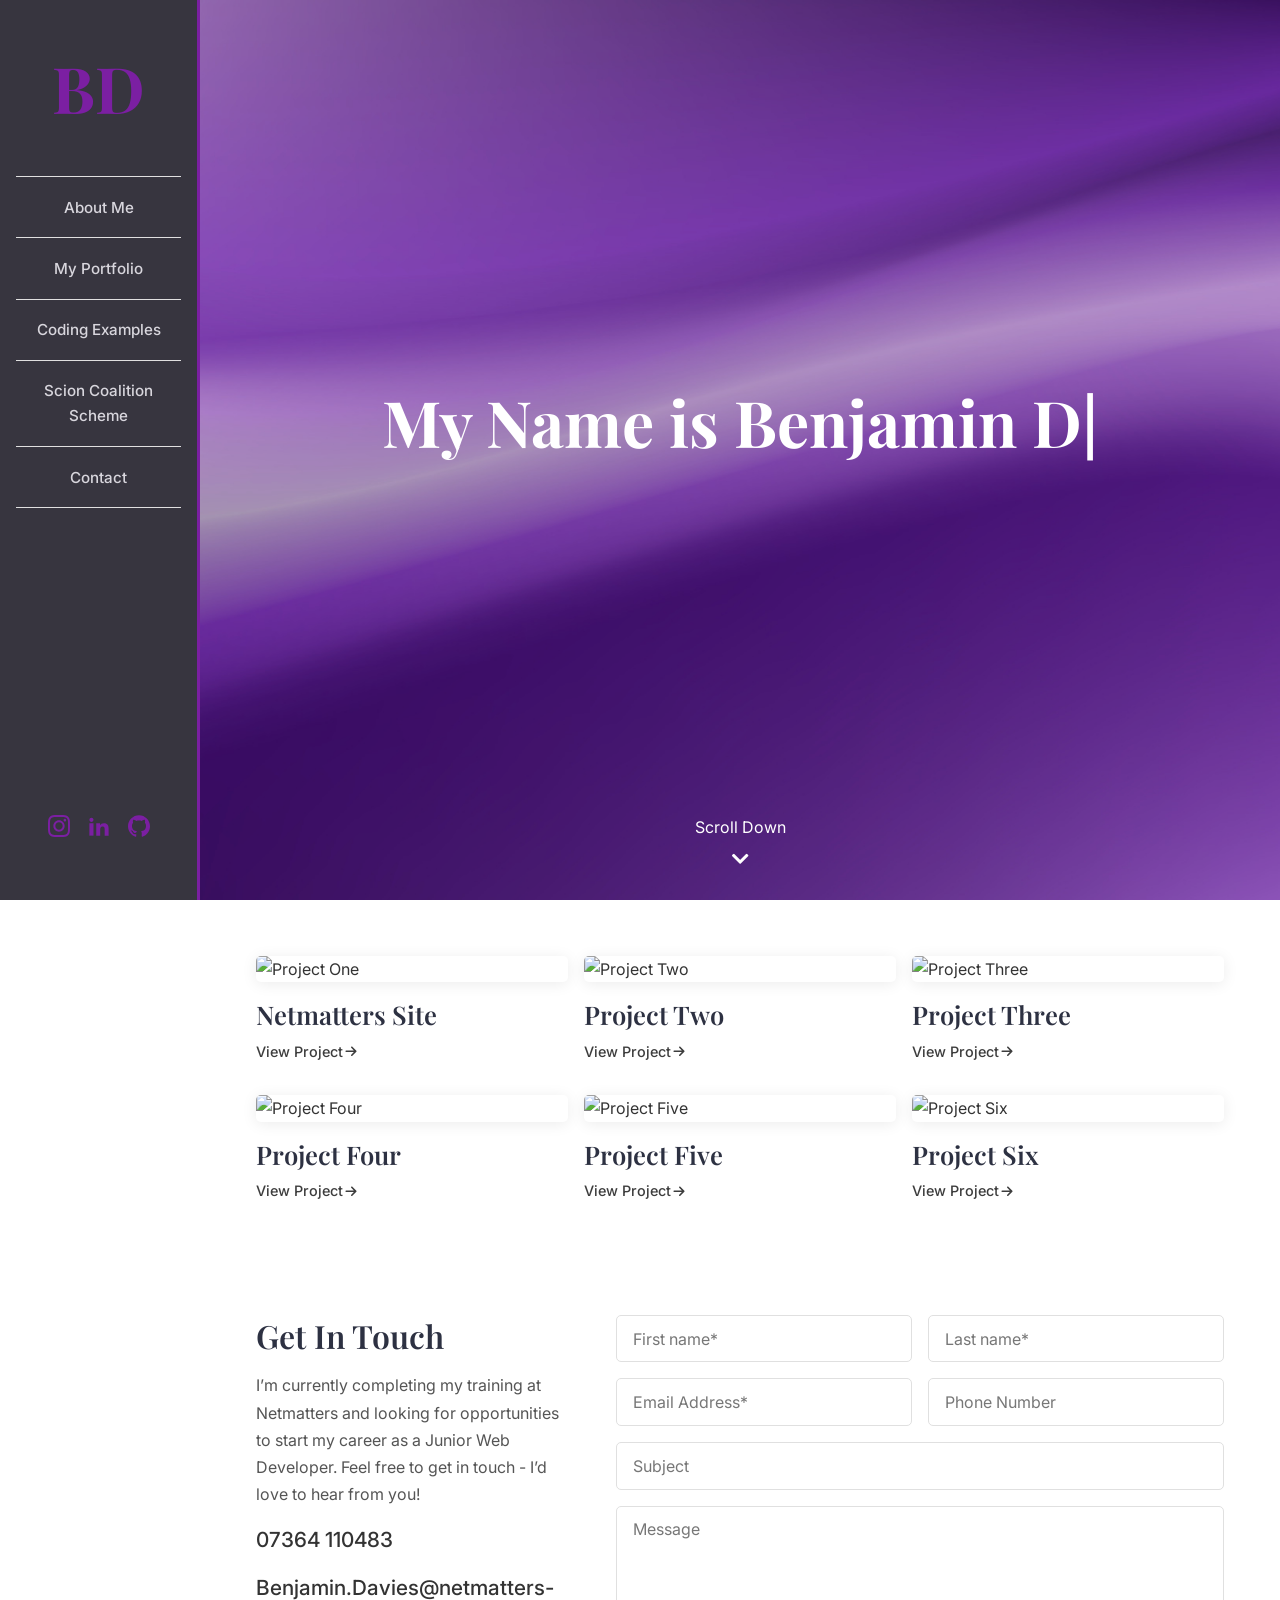
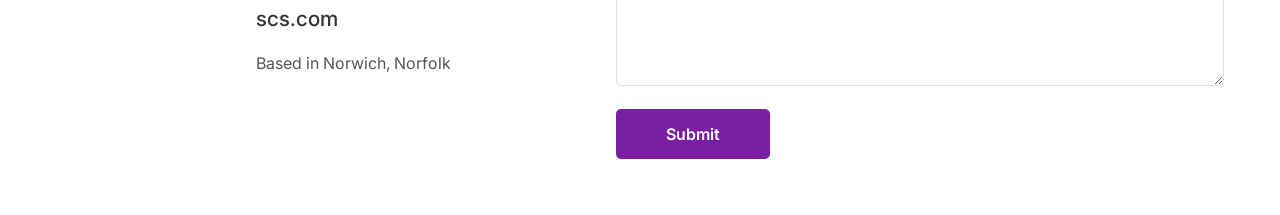
==== commit 66a838b2: "Added project card modal. Restyled burger button and sidebar." ====
--- a/index.html
+++ b/index.html
@@ -5,6 +5,7 @@
     <meta name="viewport" content="width=device-width, initial-scale=1.0">
     <link rel="stylesheet" href="css/application.css">
     <link rel="stylesheet" href="https://cdnjs.cloudflare.com/ajax/libs/font-awesome/5.15.4/css/all.min.css">
+    <link rel="icon" type="image/png" href="img/BD.png">
     <title>Benjamin Davies Portfolio</title>
 </head>
 <body>
@@ -22,12 +23,17 @@
         <symbol id="icon-arrow-right2" viewBox="0 0 32 32">
             <path d="M19.414 27.414l10-10c0.781-0.781 0.781-2.047 0-2.828l-10-10c-0.781-0.781-2.047-0.781-2.828 0s-0.781 2.047 0 2.828l6.586 6.586h-19.172c-1.105 0-2 0.895-2 2s0.895 2 2 2h19.172l-6.586 6.586c-0.39 0.39-0.586 0.902-0.586 1.414s0.195 1.024 0.586 1.414c0.781 0.781 2.047 0.781 2.828 0z"></path>
         </symbol>
+        <symbol id="icon-github" viewBox="0 0 32 32">
+            <path d="M16 0.395c-8.836 0-16 7.163-16 16 0 7.069 4.585 13.067 10.942 15.182 0.8 0.148 1.094-0.347 1.094-0.77 0-0.381-0.015-1.642-0.022-2.979-4.452 0.968-5.391-1.888-5.391-1.888-0.728-1.849-1.776-2.341-1.776-2.341-1.452-0.993 0.11-0.973 0.11-0.973 1.606 0.113 2.452 1.649 2.452 1.649 1.427 2.446 3.743 1.739 4.656 1.33 0.143-1.034 0.558-1.74 1.016-2.14-3.554-0.404-7.29-1.777-7.29-7.907 0-1.747 0.625-3.174 1.649-4.295-0.166-0.403-0.714-2.030 0.155-4.234 0 0 1.344-0.43 4.401 1.64 1.276-0.355 2.645-0.532 4.005-0.539 1.359 0.006 2.729 0.184 4.008 0.539 3.054-2.070 4.395-1.64 4.395-1.64 0.871 2.204 0.323 3.831 0.157 4.234 1.026 1.12 1.647 2.548 1.647 4.295 0 6.145-3.743 7.498-7.306 7.895 0.574 0.497 1.085 1.47 1.085 2.963 0 2.141-0.019 3.864-0.019 4.391 0 0.426 0.288 0.925 1.099 0.768 6.354-2.118 10.933-8.113 10.933-15.18 0-8.837-7.164-16-16-16z"></path>
+        </symbol>
     </svg>
     <button class="burger-btn" aria-label="Toggle menu">
-        <i class="fas fa-bars"></i>
+        <span></span>
+        <span></span>
+        <span></span>
     </button>
     <aside class="sidebar">
-        <a href="index.html" class="logo">B</a>
+        <a href="index.html" class="logo">BD</a>
         <nav class="main-nav">
             <ul>
                 <li><a href="about.html">About Me</a></li>
@@ -40,6 +46,7 @@
         <div class="social-links">
             <a href="https://www.instagram.com/bendavies124/" target="_blank"><svg class="icon icon-instagram"><use xlink:href="#icon-instagram"></use></svg></a>
             <a href="https://www.linkedin.com/in/benjamin-davies-b351b3224/" target="_blank"><svg class="icon icon-linkedin2"><use xlink:href="#icon-linkedin2"></use></svg></a>
+            <a href="https://github.com/BenDavies620"><svg class="icon icon-github"><use xlink:href="#icon-github"></use></svg></a>
         </div>
     </aside>
 
@@ -56,9 +63,9 @@
         <section class="portfolio reveal" id="portfolio">
             <div class="projects-grid">
                 <!-- Project 1 -->
-                <div class="project-card">
+                <div class="project-card" data-description="A recreation of the Netmatters homepage. Used: HTML, SASS compiled CSS, JavaScript." data-live="https://bendavies620.github.io/Netmatters-Site/" data-github="https://github.com/BenDavies620/Netmatters-Site">
                     <img src="https://picsum.photos/id/10/800/500" alt="Project One">
-                    <h3>Project One</h3>
+                    <h3>Netmatters Site</h3>
                     <a href="#" class="view-link">View Project <svg class="icon icon-arrow-right2"><use xlink:href="#icon-arrow-right2"></use></svg></a>
                 </div>
 
@@ -99,14 +106,14 @@
             </div>
         </section>
         
-        <section class="contact reveal" id="contact">
+        <section class="contact reveal-left" id="contact">
             <div class="contact-wrapper">
                 <div class="contact-info">
                     <h2>Get In Touch</h2>
                     <p>I’m currently completing my training at Netmatters and looking for opportunities to start my career as a Junior Web Developer. Feel free to get in touch - I’d love to hear from you!</p>
                     <p><a href="tel:07364110483">07364 110483</a></p>
                     <p><a href="mailto:benjamin.davies@netmatters-scs.com">Benjamin.Davies@netmatters-scs.com</a></p>
-                    <p>Based in Norwich, Norfolk - Happy to work remotely or on-site!</p>
+                    <p>Based in Norwich, Norfolk</p>
                 </div>
                 <form class="contact-form">
                     <div class="form-row">
@@ -128,10 +135,24 @@
                 </form>
             </div>
         </section>
-        <footer class="footer">
-            <a href="#" class="back-to-top"><i class="fas fa-chevron-up"></i> Back to Top</a>
-        </footer>
     </main>
+    <div class="back-top-btn">
+        <a href="#" class="back-to-top">
+            <i class="fas fa-chevron-up"></i>
+        </a>
+    </div>
+    <div class="project-modal">
+        <div class="modal-content">
+            <button class="modal-close">&times;</button>
+            <img src="" alt="">
+            <h2></h2>
+            <p></p>
+            <div class="modal-links">
+                <a href="#" target="_blank" rel="noopener noreferrer">Live Site</a>
+                <a href="#" target="_blank" rel="noopener noreferrer">GitHub</a>
+            </div>
+        </div>
+    </div>
     <script src="js/main.js"></script>
 </body>
 </html>
--- a/css/application.css
+++ b/css/application.css
@@ -1 +1 @@
-@import url("https://fonts.googleapis.com/css2?family=Playfair+Display:wght@400;600;700&family=Inter:wght@300;400;500;600&display=swap");*{margin:0;padding:0;box-sizing:border-box;min-width:0}html,body{width:100%;overflow-x:hidden}html{scroll-behavior:smooth;font-size:16px}body{font-family:"Inter",sans-serif;color:#333;line-height:1.65;background-color:#fff}h1,h2,h3,h4{font-family:"Playfair Display",serif;font-weight:600;margin-bottom:1rem;line-height:1.3}h1{font-size:2.5rem}h2{font-size:1.8rem}h3{font-size:1.25rem}ul{list-style:none}a{text-decoration:none;color:inherit;transition:color 0.3s ease}img{max-width:100%;height:auto;display:block}input,textarea,button{font-family:inherit;font-size:1rem}p{margin-bottom:1rem}.burger-btn{display:none;position:fixed;top:1.2rem;left:1.2rem;z-index:1001;background:rgba(255,255,255,0.85);backdrop-filter:blur(8px);border:none;width:44px;height:44px;border-radius:8px;cursor:pointer;align-items:center;justify-content:center;font-size:1.15rem;color:#9c27b0;transition:all 0.3s ease;box-shadow:0 2px 10px rgba(156,39,176,0.12)}.burger-btn:hover{background:#9c27b0;color:white;transform:translateY(-2px);box-shadow:0 4px 15px rgba(156,39,176,0.25)}.burger-btn i{display:flex;align-items:center;justify-content:center;font-size:1.8rem;line-height:1;transform:translateY(2px)}.icon{width:22px;height:22px;fill:currentColor;display:inline-block;vertical-align:middle}.sidebar{background:#fff;padding:1rem;text-align:center;position:relative;border-right:3px solid #7b1fa2}.sidebar .logo{font-family:"Playfair Display",serif;font-size:4rem;font-weight:700;color:#7b1fa2;display:inline-block;margin-bottom:2rem;line-height:1}.sidebar .logo:hover{color:#9c27b0}.sidebar .main-nav ul{margin-bottom:2rem}.sidebar .main-nav ul li{padding:0.5rem 0;border-top:1px solid #e0e0e0}.sidebar .main-nav ul li:last-child{border-bottom:1px solid #e0e0e0}.sidebar .main-nav ul li a{font-size:0.95rem;font-weight:500;color:#2d3142;display:block;position:relative;padding:0.25rem 0}.sidebar .main-nav ul li a:hover{color:#9c27b0}.sidebar .main-nav ul li a.active{color:#9c27b0}.sidebar .main-nav ul li a.active::after{content:'';position:absolute;bottom:-2px;left:50%;transform:translateX(-50%);width:60%;height:2px;background:#9c27b0}.sidebar .social-links{display:flex;justify-content:center;gap:1rem}.sidebar .social-links a{color:#7b1fa2;display:inline-flex;align-items:center;justify-content:center;width:36px;height:36px}.sidebar .social-links a:hover{color:#9c27b0}@media (min-width: 992px){.burger-btn{display:none !important}.sidebar{position:fixed;top:0;left:0;width:200px;height:100vh;padding:3.5rem 1rem;display:flex;flex-direction:column;align-items:center;z-index:1000}.sidebar .logo{margin-bottom:3.5rem}.sidebar .main-nav{width:100%}.sidebar .main-nav ul{margin-bottom:3.5rem}.sidebar .main-nav ul li{border-top:1px solid #e0e0e0;border-bottom:none}.sidebar .main-nav ul li:last-child{border-bottom:1px solid #e0e0e0}.sidebar .main-nav ul li a{padding:0.6rem 0}.sidebar .main-nav ul li a.active::after{width:40px}.sidebar .social-links{margin-top:auto}.main-content{margin-left:200px}}@media (max-width: 991px){.burger-btn{display:flex}.sidebar{position:fixed;top:0;left:-200px;width:200px;height:100vh;z-index:1000;transition:left 0.3s ease;box-shadow:2px 0 10px rgba(0,0,0,0.1);padding-top:5rem;overflow-y:auto}.sidebar.open{left:0}}.hero{background:url("../img/hero.jpg") center/cover no-repeat;min-height:100vh;display:flex;align-items:center;justify-content:center;text-align:center;color:white;position:relative}.hero::before{content:'';position:absolute;inset:0;background:rgba(0,0,0,0.2)}.hero-overlay{position:relative;padding:2rem;width:100%}.hero-overlay h1{font-size:2.2rem;margin-bottom:.5rem;color:white;font-weight:700}.hero-overlay p{font-size:1.2rem;margin-bottom:3.5rem;letter-spacing:1px;font-weight:300;opacity:0.95}.hero-overlay .cursor{animation:blink 1s infinite}@keyframes blink{50%{opacity:0}}.scroll-down{display:inline-flex;flex-direction:column;align-items:center;color:white;font-size:1rem;font-weight:400;position:absolute;bottom:2rem;left:50%;transform:translateX(-50%)}.scroll-down i{margin-top:0.5rem;font-size:1.2rem}.scroll-down:hover{opacity:0.8}@media (min-width: 768px){.hero-overlay h1{font-size:3.5rem}.hero-overlay p{font-size:1.4rem}}@media (min-width: 992px){.hero-overlay h1{font-size:4rem}}.portfolio{padding:3.5rem 1rem;max-width:1400px;margin:0 auto}@media (min-width: 992px){.portfolio{padding:3.5rem 3.5rem}}.projects-grid{display:grid;grid-template-columns:1fr;gap:3.5rem}@media (min-width: 768px){.projects-grid{grid-template-columns:repeat(2, 1fr);gap:2rem}}@media (min-width: 992px){.projects-grid{grid-template-columns:repeat(3, 1fr);gap:2rem 1rem}}.project-card{display:flex;flex-direction:column;transform-origin:bottom center;transition:all 0.5s ease}.project-card img{width:100%;height:auto;margin-bottom:1rem;transition:opacity 0.3s ease;box-shadow:0 2px 15px rgba(0,0,0,0.08);border-radius:5px}.project-card h3{font-size:1.6rem;margin-bottom:.5rem;color:#2d3142}.project-card .view-link{color:#3d3d3d;font-size:0.9rem;font-weight:500;display:inline-flex;align-items:center;transition:all 0.5s ease}.project-card .view-link svg{display:inline-block;width:1em;height:1em;stroke-width:0;stroke:currentColor;fill:currentColor;padding-left:0.1rem}.project-card:hover{transform:translateY(-7px)}.project-card:hover img{opacity:0.85}.project-card:hover .view-link{color:#7b1fa2}.contact{padding:3.5rem 1rem;max-width:1400px;margin:0 auto}@media (min-width: 992px){.contact{padding:3.5rem}}.contact-wrapper{display:grid;grid-template-columns:1fr;gap:3.5rem}@media (min-width: 992px){.contact-wrapper{grid-template-columns:1fr 2fr;gap:3.5rem;align-items:start}}.contact-info h2{font-size:2rem;margin-bottom:1rem;color:#2d3142}.contact-info p{color:#555;line-height:1.7;margin-bottom:1rem;word-break:break-word;overflow-wrap:break-word}.contact-info p:nth-child(3),.contact-info p:nth-child(4){font-size:1.3rem;font-weight:500;color:#2d3142;line-height:1.5;word-break:break-word}.contact-info p a{color:#333;text-decoration:none}.contact-info p a:hover{text-decoration:underline}.contact-form{width:100%;min-width:0}.contact-form .form-row{display:grid;grid-template-columns:1fr}@media (min-width: 576px){.contact-form .form-row{grid-template-columns:1fr 1fr;column-gap:1rem;align-items:start}}.contact-form input,.contact-form textarea{width:100%;max-width:100%;padding:0.8rem 1rem;border:1px solid #e0e0e0;background:#fff;color:#333;margin-bottom:1rem;border-radius:5px;transition:all 0.3s ease}.contact-form input::placeholder,.contact-form textarea::placeholder{color:#777}.contact-form input:focus,.contact-form textarea:focus{outline:none;box-shadow:0 0 8px #9c27b0}.contact-form input.error,.contact-form textarea.error{border:1px solid #dc3545;box-shadow:0 0 0 3px rgba(220,53,69,0.12);margin-bottom:0}.contact-form textarea{min-height:180px;resize:vertical}.contact-form .btn-submit{background:#7b1fa2;color:white;border:2px solid #7b1fa2;padding:0.8rem 3rem;font-weight:600;cursor:pointer;transition:all 0.3s ease;border-radius:5px;display:block;margin:0 auto;width:100%}.contact-form .btn-submit:hover{background:#9c27b0;border-color:#9c27b0;color:white}@media (min-width: 576px){.contact-form .btn-submit{margin:0;display:inline-block;width:fit-content}}.contact-form .form-field{display:flex;flex-direction:column}.contact-form .error-message{font-size:0.85rem;color:#dc3545;margin:0.25rem 0 1rem 0.15rem;min-height:1.2em;animation:errorSlideIn 0.2s ease}.contact-form .success-msg{background:rgba(13,150,105,0.1);border:1px solid rgba(13,150,105,0.3);color:#0f7a55;padding:0.8rem 1rem;border-radius:5px;margin-bottom:1rem;display:none;animation:successFadeIn 0.3s ease}.contact-form .success-msg.show{display:block}@keyframes errorSlideIn{from{opacity:0;transform:translateY(-4px)}to{opacity:1;transform:translateY(0)}}@keyframes successFadeIn{from{opacity:0}to{opacity:1}}.footer{padding:2rem 1rem 3.5rem;text-align:center}.footer .back-to-top{display:inline-flex;flex-direction:column;align-items:center;color:#2d3142;font-size:1.1rem;font-weight:500}.footer .back-to-top i{margin-bottom:0.5rem;font-size:1.5rem;color:#333}.footer .back-to-top:hover{opacity:0.8}.about-container{width:100%;max-width:1200px;margin:0 auto;padding:0 1rem}@media (min-width: 992px){.about-container{padding:0 3.5rem}}.eyebrow{font-family:"Inter",sans-serif;font-size:0.75rem;font-weight:600;letter-spacing:2px;text-transform:uppercase;color:#9c27b0;margin-bottom:.5rem}.about-me h1,.about-me h2,.about-me h3{color:#2d3142}.about-hero{min-height:45vh;display:flex;align-items:center;background:linear-gradient(135deg, #321052 0%, #5b1685 55%, #8f42ad 100%);color:white;position:relative;overflow:hidden}.about-hero::after{content:'';position:absolute;width:500px;height:500px;border-radius:50%;border:1px solid rgba(255,255,255,0.12);right:-200px;bottom:-250px}.about-hero .about-hero-content{width:100%;max-width:1200px;margin:0 auto;padding:3.5rem 1rem;position:relative;z-index:1}@media (min-width: 992px){.about-hero .about-hero-content{padding:5rem 3.5rem}}.about-hero .eyebrow{color:rgba(255,255,255,0.75)}.about-hero h1{color:white;font-size:3rem;line-height:1.05;margin-bottom:2rem}@media (min-width: 768px){.about-hero h1{font-size:4.5rem}}@media (min-width: 992px){.about-hero h1{font-size:5.5rem}}.about-hero .about-hero-intro{max-width:550px;font-size:1rem;line-height:1.7;font-weight:300;color:rgba(255,255,255,0.9);margin-bottom:0}@media (min-width: 768px){.about-hero .about-hero-intro{font-size:1.15rem}}.about-introduction{padding:4rem 0}@media (min-width: 768px){.about-introduction{padding:6rem 0}}.about-introduction-grid{display:grid;grid-template-columns:1fr;gap:3.5rem;align-items:center}@media (min-width: 768px){.about-introduction-grid{grid-template-columns:0.85fr 1.15fr;gap:4rem}}@media (min-width: 992px){.about-introduction-grid{grid-template-columns:0.9fr 1.1fr;gap:5rem}}.about-introduction-image{position:relative;max-width:500px}.about-introduction-image img{width:100%;height:auto;border-radius:5px;box-shadow:0 10px 30px rgba(0,0,0,0.1)}.about-introduction-image::before{content:'';position:absolute;top:20px;left:-15px;width:100%;height:100%;border:2px solid #9c27b0;border-radius:5px;z-index:-1}.about-introduction-content h2{font-size:2.2rem;margin-bottom:2rem}@media (min-width: 768px){.about-introduction-content h2{font-size:2.8rem}}.about-introduction-content p{color:#555;line-height:1.8;margin-bottom:1rem}.about-introduction-content .lead{font-size:1.1rem;color:#333;line-height:1.75}.about-introduction-content .eyebrow{color:#9c27b0}.about-introduction-signature{margin-top:2rem;padding-left:1rem;border-left:2px solid #9c27b0}.about-introduction-signature span{display:block;font-family:"Playfair Display",serif;font-size:1.4rem;color:#2d3142}.about-introduction-signature small{color:#777;font-size:0.8rem;letter-spacing:1px}.about-journey{padding:4rem 0;background:#f0f0f0}@media (min-width: 768px){.about-journey{padding:6rem 0}}.section-heading{margin-bottom:3rem}.section-heading h2{color:#2d3142;font-size:2.2rem}@media (min-width: 768px){.section-heading h2{font-size:2.8rem}}.journey-content{border-top:1px solid #e0e0e0}.journey-item{display:grid;grid-template-columns:50px 1fr;gap:1rem;padding:2rem 0;border-bottom:1px solid #e0e0e0}@media (min-width: 768px){.journey-item{grid-template-columns:80px 1fr;gap:2rem;padding:2.2rem 0}}.journey-item .journey-number{font-family:"Playfair Display",serif;font-size:1.1rem;color:#9c27b0;padding-top:0.15rem}.journey-item h3{color:#2d3142;font-size:1.4rem;margin-bottom:.5rem}.journey-item p{max-width:750px;color:#555;line-height:1.75;margin-bottom:0}.journey-item:nth-child(1){transition-delay:0.25s}.journey-item:nth-child(2){transition-delay:0.5s}.journey-item:nth-child(3){transition-delay:0.75s}.journey-item:nth-child(4){transition-delay:1s}.about-skills{padding:4rem 0}@media (min-width: 768px){.about-skills{padding:6rem 0}}.skills-list{display:grid;grid-template-columns:1fr;border-top:1px solid #e0e0e0}@media (min-width: 768px){.skills-list{grid-template-columns:1fr 1fr;column-gap:3rem}}.skill-item{display:grid;grid-template-columns:45px 1fr;gap:1rem;padding:2rem 0;border-bottom:1px solid #e0e0e0}.skill-item .skill-number{font-family:"Playfair Display",serif;color:#9c27b0;font-size:1rem}.skill-item h3{color:#2d3142;font-size:1.3rem;margin-bottom:0.4rem}.skill-item p{color:#666;font-size:0.9rem;line-height:1.7;margin-bottom:0}.about-beyond{padding:4rem 0;background:#fafafa}@media (min-width: 768px){.about-beyond{padding:6rem 0}}.about-beyond-grid{display:grid;grid-template-columns:1fr;gap:3.5rem}@media (min-width: 768px){.about-beyond-grid{grid-template-columns:1fr 1fr;gap:5rem;align-items:start}}.about-beyond-heading h2{color:#2d3142;font-size:2.2rem;line-height:1.25}@media (min-width: 768px){.about-beyond-heading h2{font-size:3rem}}.about-beyond-content p{color:#555;line-height:1.8;margin-bottom:1rem}.about-beyond-content p:last-child{margin-bottom:0}.about-next{padding:5rem 0;background:#9c27b0;color:white}@media (min-width: 768px){.about-next{padding:7rem 0}}.about-next-content{max-width:750px}.about-next-content .eyebrow{color:rgba(255,255,255,0.7)}.about-next-content h2{color:white;font-size:2.8rem;line-height:1.1;margin-bottom:2rem}@media (min-width: 768px){.about-next-content h2{font-size:4rem}}.about-next-content p{max-width:600px;color:rgba(255,255,255,0.9);line-height:1.8;margin-bottom:2rem}.about-button{display:inline-flex;align-items:center;gap:0.5rem;padding:0.8rem 1.5rem;border:2px solid white;color:white;font-size:0.9rem;font-weight:500;border-radius:5px;transition:all 0.3s ease}.about-button svg{width:0.9rem;height:0.9rem}.about-button:hover{background:white;color:#9c27b0}.reveal{opacity:0;transform:translateY(40px);transition:opacity 2.5s ease, transform 2.5s ease}.reveal.active{opacity:1;transform:translateY(0)}.reveal-left{opacity:0;transform:translateX(-60px);transition:opacity 1s ease, transform 1s ease}.reveal-left.active{opacity:1;transform:translateX(0)}.scs-container{width:100%;max-width:1200px;margin:0 auto;padding:0 1rem}@media (min-width: 992px){.scs-container{padding:0 3.5rem}}.scs-hero{min-height:45vh;position:relative;overflow:hidden;display:flex;align-items:center;background:linear-gradient(135deg, #321052 0%, #5b1685 55%, #8f42ad 100%);color:white}.scs-hero-content{width:100%;max-width:1200px;margin:0 auto;padding:4rem 1rem;position:relative;z-index:2}@media (min-width: 768px){.scs-hero-content{padding:5rem 2rem}}@media (min-width: 992px){.scs-hero-content{padding:5rem 3.5rem}}.scs-hero-content .eyebrow{color:rgba(255,255,255,0.7)}.scs-hero-content h1{color:white;font-size:3rem;line-height:1.05;margin-bottom:2rem}@media (min-width: 768px){.scs-hero-content h1{font-size:4.5rem}}@media (min-width: 992px){.scs-hero-content h1{font-size:5.5rem}}.scs-hero-content>p:last-child{max-width:550px;color:rgba(255,255,255,0.9);font-size:1rem;line-height:1.7;margin-bottom:0}@media (min-width: 768px){.scs-hero-content>p:last-child{font-size:1.1rem}}.scs-hero-shapes span{position:absolute;display:block;border:1px solid rgba(255,255,255,0.18);border-radius:50%}.scs-hero-shapes span:nth-child(1){width:300px;height:300px;right:-150px;top:-100px}.scs-hero-shapes span:nth-child(2){width:450px;height:450px;right:-225px;top:-175px}.scs-hero-shapes span:nth-child(3){width:600px;height:600px;right:-300px;top:-250px}.scs-introduction{padding:4rem 0}@media (min-width: 768px){.scs-introduction{padding:6rem 0}}.scs-introduction .section-heading{margin-bottom:3rem}.scs-introduction .section-heading .eyebrow{margin-bottom:.5rem}.scs-introduction .section-heading h2{color:#2d3142;font-size:2.2rem;line-height:1.2}@media (min-width: 768px){.scs-introduction .section-heading h2{font-size:3rem}}.scs-introduction .section-heading h2{color:#2d3142;font-size:2.2rem;line-height:1.2}@media (min-width: 768px){.scs-introduction .section-heading h2{font-size:3rem}}.scs-introduction-content{max-width:800px}.scs-introduction-content p{color:#555;line-height:1.8;margin-bottom:1rem}.scs-introduction-content p:last-child{margin-bottom:0}.scs-treehouse{padding:4rem 0;background:#f0f0f0}@media (min-width: 768px){.scs-treehouse{padding:6rem 0}}.scs-treehouse-grid{display:grid;grid-template-columns:1fr;gap:3rem}@media (min-width: 768px){.scs-treehouse-grid{grid-template-columns:0.8fr 1.2fr;gap:5rem}}.scs-treehouse-grid h2{color:#2d3142;font-size:3rem}@media (min-width: 768px){.scs-treehouse-grid h2{font-size:4rem}}.scs-treehouse-content p{color:#555;line-height:1.8;margin-bottom:1rem}.treehouse-score{display:flex;flex-direction:column;padding:1rem 0;margin-top:2rem;border-top:1px solid #e0e0e0;border-bottom:1px solid #e0e0e0}.treehouse-score span{font-size:0.75rem;text-transform:uppercase;letter-spacing:1.5px;color:#777;margin-bottom:0.3rem}.treehouse-score strong{font-family:"Playfair Display",serif;font-size:2.2rem;color:#9c27b0}.scs-link{display:inline-flex;align-items:center;gap:1rem;margin-top:2rem;color:#9c27b0;font-weight:600;transition:gap 0.3s ease}.scs-link span{font-size:1.3rem}.scs-link:hover{gap:1.4rem;text-decoration:underline}.scs-netmatters{padding:4rem 0}@media (min-width: 768px){.scs-netmatters{padding:6rem 0}}.netmatters-facts{display:grid;grid-template-columns:1fr;border-top:1px solid #e0e0e0;margin-bottom:3rem}@media (min-width: 576px){.netmatters-facts{grid-template-columns:1fr 1fr}}@media (min-width: 768px){.netmatters-facts{grid-template-columns:repeat(4, 1fr)}}.netmatters-fact{min-width:0;padding:2rem 1rem;border-bottom:1px solid #e0e0e0}@media (min-width: 768px){.netmatters-fact{padding:2rem 1.5rem;border-right:1px solid #e0e0e0}.netmatters-fact:last-child{border-right:none}}.netmatters-fact strong{display:block;font-family:"Playfair Display",serif;font-size:1.8rem;color:#9c27b0;margin-bottom:0.5rem}.netmatters-fact span{display:block;color:#666;font-size:0.85rem;line-height:1.5}.netmatters-description{max-width:800px;margin-left:auto;margin-bottom:4rem}.netmatters-description p{color:#555;line-height:1.8;margin-bottom:1rem}.netmatters-description p:last-child{margin-bottom:0}.netmatters-awards{display:grid;grid-template-columns:1fr;gap:0;border-top:1px solid #e0e0e0}@media (min-width: 768px){.netmatters-awards{grid-template-columns:1fr 1fr}}.netmatters-awards>div{padding:2rem 0;border-bottom:1px solid #e0e0e0}@media (min-width: 768px){.netmatters-awards>div{padding:2rem}.netmatters-awards>div:first-child{padding-left:0;padding-right:2rem}.netmatters-awards>div:last-child{padding-right:0;padding-left:2rem;border-left:1px solid #e0e0e0}}.netmatters-awards>div span{display:block;font-size:0.7rem;text-transform:uppercase;letter-spacing:1.5px;color:#9c27b0;margin-bottom:0.5rem}.netmatters-awards>div h3{color:#2d3142;font-size:1.2rem}.coding-container{width:100%;max-width:1000px;margin:0 auto;padding:0 1rem}@media (min-width: 992px){.coding-container{padding:0 3.5rem}}.coding-hero{min-height:45vh;position:relative;display:flex;align-items:center;color:white;background:linear-gradient(135deg, #321052 0%, #5b1685 55%, #8f42ad 100%)}.coding-hero-content{width:100%;max-width:1000px;margin:0 auto;padding:4rem 1rem}@media (min-width: 768px){.coding-hero-content{padding:5rem 2rem}}@media (min-width: 992px){.coding-hero-content{padding:5rem 3.5rem}}.coding-hero-content .eyebrow{color:rgba(255,255,255,0.65)}.coding-hero-content h1{color:white;font-size:3rem;line-height:1.05;margin-bottom:2rem}@media (min-width: 768px){.coding-hero-content h1{font-size:4.5rem}}@media (min-width: 992px){.coding-hero-content h1{font-size:5rem}}.coding-hero-content>p:last-child{max-width:550px;color:rgba(255,255,255,0.8);line-height:1.7;margin-bottom:0}.coding-hero-shapes span{position:absolute;display:block;border:1px solid rgba(255,255,255,0.18);border-radius:50%}.coding-hero-shapes span:nth-child(1){width:300px;height:300px;right:-150px;top:-100px}.coding-hero-shapes span:nth-child(2){width:450px;height:450px;right:-225px;top:-175px}.coding-coming-soon{padding:4rem 0}@media (min-width: 768px){.coding-coming-soon{padding:7rem 0}}.coding-message .eyebrow{margin-bottom:.5rem;color:#9c27b0}.coding-message h2{color:#2d3142;font-size:3rem;margin-bottom:1rem}.coding-message p{color:#555;line-height:1.8;margin-bottom:2rem}.coding-message a{display:inline-flex;align-items:center;gap:0.25rem;color:#7b1fa2;font-weight:600;transition:gap 0.3s ease}.coding-message a svg{display:inline-block;width:1em;height:1em;stroke-width:0;stroke:currentColor;fill:currentColor;padding-left:0.1rem}.coding-message a:hover{text-decoration:underline}
+@import url("https://fonts.googleapis.com/css2?family=Playfair+Display:wght@400;600;700&family=Inter:wght@300;400;500;600&display=swap");*{margin:0;padding:0;box-sizing:border-box;min-width:0}html,body{width:100%;overflow-x:hidden}html{scroll-behavior:smooth;font-size:16px}body{font-family:"Inter",sans-serif;color:#333;line-height:1.65;background-color:#fff}html.modal-open,body.modal-open{overflow:hidden}h1,h2,h3,h4{font-family:"Playfair Display",serif;font-weight:600;margin-bottom:1rem;line-height:1.3}h1{font-size:2.5rem}h2{font-size:1.8rem}h3{font-size:1.25rem}ul{list-style:none}a{text-decoration:none;color:inherit;transition:color 0.3s ease}img{max-width:100%;height:auto;display:block}input,textarea,button{font-family:inherit;font-size:1rem}p{margin-bottom:1rem}.burger-btn{display:flex;flex-direction:column;align-items:center;justify-content:center;position:fixed;top:1.2rem;left:1.2rem;z-index:1001;background:rgba(27,31,39,0.6);backdrop-filter:blur(8px);border:none;width:44px;height:44px;border-radius:8px;cursor:pointer;color:#9c27b0;transition:all 0.3s ease;box-shadow:0 2px 10px rgba(156,39,176,0.12)}.burger-btn:hover{background:rgba(27,31,39,0.85);color:#fff;transform:translateY(-2px);box-shadow:0 4px 15px rgba(221,49,252,0.45)}.burger-btn span{display:block;width:24px;height:3px;background:currentColor;margin:2px 0}.burger-btn.open span:nth-child(1){transform:translateY(7px) rotate(45deg)}.burger-btn.open span:nth-child(2){opacity:0}.burger-btn.open span:nth-child(3){transform:translateY(-7px) rotate(-45deg)}.icon{width:22px;height:22px;fill:currentColor;display:inline-block;vertical-align:middle}.sidebar{background:#37353f;padding:1rem;text-align:center;position:relative;border-right:3px solid #7b1fa2;display:flex;flex-direction:column}.sidebar .logo{font-family:"Playfair Display",serif;font-size:4rem;font-weight:700;color:#7b1fa2;display:inline-block;margin-bottom:2rem;line-height:1}.sidebar .logo:hover{color:#9c27b0}.sidebar .main-nav ul{margin-bottom:2rem}.sidebar .main-nav ul li{padding:0.5rem 0;border-top:1px solid #e0e0e0}.sidebar .main-nav ul li:last-child{border-bottom:1px solid #e0e0e0}.sidebar .main-nav ul li a{font-size:0.95rem;font-weight:500;color:#d8d6dd;display:block;position:relative;padding:0.25rem 0}.sidebar .main-nav ul li a:hover{color:#9c27b0}.sidebar .main-nav ul li a.active{color:#9c27b0}.sidebar .main-nav ul li a.active::after{content:'';position:absolute;bottom:-2px;left:50%;transform:translateX(-50%);width:60%;height:2px;background:#9c27b0}.sidebar .social-links{gap:1rem;margin-top:auto}.sidebar .social-links a{color:#7b1fa2;display:inline-flex;align-items:center;justify-content:center;width:36px;height:36px}.sidebar .social-links a:hover{color:#9c27b0;transform:translateY(-5px);transition:all 0.5s ease;transform-origin:bottom center}@media (min-width: 992px){.burger-btn{display:none !important}.sidebar{position:fixed;top:0;left:0;width:200px;height:100vh;padding:3.5rem 1rem;align-items:center;z-index:1000}.sidebar .logo{margin-bottom:3.5rem}.sidebar .main-nav{width:100%}.sidebar .main-nav ul{margin-bottom:3.5rem}.sidebar .main-nav ul li{border-top:1px solid #e0e0e0;border-bottom:none}.sidebar .main-nav ul li:last-child{border-bottom:1px solid #e0e0e0}.sidebar .main-nav ul li a{padding:0.6rem 0}.sidebar .main-nav ul li a.active::after{width:40px}.sidebar .social-links{margin-top:auto}.main-content{margin-left:200px}}@media (max-width: 991px){.burger-btn{display:flex}.sidebar{position:fixed;top:0;left:-200px;width:200px;height:100vh;z-index:1000;transition:left 0.3s ease;box-shadow:2px 0 10px rgba(0,0,0,0.1);padding-top:5rem;overflow-y:auto}.sidebar.open{left:0}}.hero{background:url("../img/hero.jpg") center/cover no-repeat;min-height:100vh;display:flex;align-items:center;justify-content:center;text-align:center;color:white;position:relative}.hero::before{content:'';position:absolute;inset:0;background:rgba(0,0,0,0.2)}.hero-overlay{position:relative;padding:2rem;width:100%}.hero-overlay h1{font-size:2.2rem;margin-bottom:.5rem;color:white;font-weight:700}.hero-overlay p{font-size:1.2rem;margin-bottom:3.5rem;letter-spacing:1px;font-weight:300;opacity:0.95}.hero-overlay .cursor{animation:blink 1s infinite}@keyframes blink{50%{opacity:0}}.scroll-down{display:inline-flex;flex-direction:column;align-items:center;color:white;font-size:1rem;font-weight:400;position:absolute;bottom:2rem;left:50%;transform:translateX(-50%)}.scroll-down i{margin-top:0.5rem;font-size:1.2rem}.scroll-down:hover{opacity:0.8}@media (min-width: 768px){.hero-overlay h1{font-size:3.5rem}.hero-overlay p{font-size:1.4rem}}@media (min-width: 992px){.hero-overlay h1{font-size:4rem}}.portfolio{padding:3.5rem 1rem;max-width:1400px;margin:0 auto}@media (min-width: 992px){.portfolio{padding:3.5rem 3.5rem}}.projects-grid{display:grid;grid-template-columns:1fr;gap:3.5rem}@media (min-width: 768px){.projects-grid{grid-template-columns:repeat(2, 1fr);gap:2rem}}@media (min-width: 992px){.projects-grid{grid-template-columns:repeat(3, 1fr);gap:2rem 1rem}}.project-card{display:flex;flex-direction:column;transform-origin:bottom center;transition:all 0.5s ease}.project-card img{width:100%;height:auto;margin-bottom:1rem;transition:opacity 0.3s ease;box-shadow:0 2px 15px rgba(0,0,0,0.08);border-radius:5px}.project-card h3{font-size:1.6rem;margin-bottom:.5rem;color:#2d3142}.project-card .view-link{color:#3d3d3d;font-size:0.9rem;font-weight:500;display:inline-flex;align-items:center;transition:all 0.5s ease}.project-card .view-link svg{display:inline-block;width:1em;height:1em;stroke-width:0;stroke:currentColor;fill:currentColor;padding-left:0.1rem}.project-card:hover{transform:translateY(-7px)}.project-card:hover img{opacity:0.85}.project-card:hover .view-link{color:#7b1fa2}.project-modal{position:fixed;inset:0;z-index:2000;display:flex;align-items:center;justify-content:center;padding:2rem;background:rgba(0,0,0,0.75);opacity:0;visibility:hidden;pointer-events:none;transition:opacity 0.3s ease, visibility 0.3s ease}.project-modal .modal-content{position:relative;max-width:900px;max-height:90vh;overflow-y:auto;background:#f0f0f0;padding:2rem;border-radius:8px;transform:translateY(20px) scale(0.98);transition:transform 0.5s ease}.project-modal .modal-content img{box-shadow:0 2px 15px rgba(0,0,0,0.08);border-radius:8px;display:block;width:100%;max-height:500px;object-fit:cover;margin-bottom:1.5rem}.project-modal .modal-content h2{margin-bottom:1rem;color:#2d3142}.project-modal .modal-content .modal-close{position:absolute;top:1rem;right:1rem;width:40px;height:40px;border:none;border-radius:50%;background:rgba(0,0,0,0.7);color:#fff;font-size:1.8rem;line-height:1;cursor:pointer;display:flex;align-items:center;justify-content:center;transition:background 0.3s ease, transform 0.3s ease;padding:0 0 3px}.project-modal .modal-content .modal-close:hover{background:#9c27b0;transform:rotate(90deg)}.project-modal .modal-content .modal-links{display:flex;gap:1.5rem;margin-top:1.5rem}.project-modal .modal-content .modal-links a{color:#9c27b0;font-weight:600;text-decoration:none;transition:all 0.3s ease, transform 0.3s ease}.project-modal .modal-content .modal-links a:hover{color:#7b1fa2;transform:translateY(-2px);text-decoration:underline}.project-modal.show{opacity:1;visibility:visible;pointer-events:auto;transform:translateY(0) scale(1)}.contact{padding:3.5rem 1rem;max-width:1400px;margin:0 auto}@media (min-width: 992px){.contact{padding:3.5rem}}.contact-wrapper{display:grid;grid-template-columns:1fr;gap:3.5rem}@media (min-width: 992px){.contact-wrapper{grid-template-columns:1fr 2fr;gap:3.5rem;align-items:start}}.contact-info h2{font-size:2rem;margin-bottom:1rem;color:#2d3142}.contact-info p{color:#555;line-height:1.7;margin-bottom:1rem;word-break:break-word;overflow-wrap:break-word}.contact-info p:nth-child(3),.contact-info p:nth-child(4){font-size:1.3rem;font-weight:500;color:#2d3142;line-height:1.5;word-break:break-word}.contact-info p a{color:#333;text-decoration:none}.contact-info p a:hover{text-decoration:underline}.contact-form{width:100%;min-width:0}.contact-form .form-row{display:grid;grid-template-columns:1fr}@media (min-width: 576px){.contact-form .form-row{grid-template-columns:1fr 1fr;column-gap:1rem;align-items:start}}.contact-form input,.contact-form textarea{width:100%;max-width:100%;padding:0.8rem 1rem;border:1px solid #e0e0e0;background:#fff;color:#333;margin-bottom:1rem;border-radius:5px;transition:all 0.3s ease}.contact-form input::placeholder,.contact-form textarea::placeholder{color:#777}.contact-form input:focus,.contact-form textarea:focus{outline:none;box-shadow:0 0 8px #9c27b0}.contact-form input.error,.contact-form textarea.error{border:1px solid #dc3545;box-shadow:0 0 0 3px rgba(220,53,69,0.12);margin-bottom:0}.contact-form textarea{min-height:180px;resize:vertical}.contact-form .btn-submit{background:#7b1fa2;color:white;border:2px solid #7b1fa2;padding:0.8rem 3rem;font-weight:600;cursor:pointer;transition:all 0.3s ease;border-radius:5px;display:block;margin:0 auto;width:100%}.contact-form .btn-submit:hover{background:#9c27b0;border-color:#9c27b0;color:white}@media (min-width: 576px){.contact-form .btn-submit{margin:0;display:inline-block;width:fit-content}}.contact-form .form-field{display:flex;flex-direction:column}.contact-form .error-message{font-size:0.85rem;color:#dc3545;margin:0.25rem 0 1rem 0.15rem;min-height:1.2em;animation:errorSlideIn 0.2s ease}.contact-form .success-msg{background:rgba(13,150,105,0.1);border:1px solid rgba(13,150,105,0.3);color:#0f7a55;padding:0.8rem 1rem;border-radius:5px;margin-bottom:1rem;display:none;animation:successFadeIn 0.3s ease}.contact-form .success-msg.show{display:block}@keyframes errorSlideIn{from{opacity:0;transform:translateY(-4px)}to{opacity:1;transform:translateY(0)}}@keyframes successFadeIn{from{opacity:0}to{opacity:1}}.back-top-btn{position:fixed;bottom:30px;right:30px;z-index:1000;opacity:0;pointer-events:none;transition:opacity 0.3s ease}.back-top-btn .back-to-top{display:inline-flex;flex-direction:column;align-items:center;gap:4px;padding:10px 14px;color:#fff;background:#35215a;border:1px solid rgba(255,255,255,0.2);border-radius:50%;box-shadow:0 4px 15px rgba(0,0,0,0.2);font-size:0.85rem;font-weight:500;backdrop-filter:blur(8px)}.back-top-btn .back-to-top i{font-size:1.3rem;transition:transform 0.3s ease}.back-top-btn .back-to-top:hover{opacity:0.9}.back-top-btn .back-to-top:hover i{transform:translateY(-3px)}.back-top-btn.show{opacity:1;pointer-events:auto}.about-container{width:100%;max-width:1200px;margin:0 auto;padding:0 1rem}@media (min-width: 992px){.about-container{padding:0 3.5rem}}.eyebrow{font-family:"Inter",sans-serif;font-size:0.75rem;font-weight:600;letter-spacing:2px;text-transform:uppercase;color:#9c27b0;margin-bottom:.5rem}.about-me h1,.about-me h2,.about-me h3{color:#2d3142}.about-hero{min-height:45vh;display:flex;align-items:center;background:linear-gradient(135deg, #321052 0%, #5b1685 55%, #8f42ad 100%);color:white;position:relative;overflow:hidden}.about-hero::after{content:'';position:absolute;width:500px;height:500px;border-radius:50%;border:1px solid rgba(255,255,255,0.12);right:-200px;bottom:-250px}.about-hero .about-hero-content{width:100%;max-width:1200px;margin:0 auto;padding:3.5rem 1rem;position:relative;z-index:1}@media (min-width: 992px){.about-hero .about-hero-content{padding:5rem 3.5rem}}.about-hero .eyebrow{color:rgba(255,255,255,0.75)}.about-hero h1{color:white;font-size:3rem;line-height:1.05;margin-bottom:2rem}@media (min-width: 768px){.about-hero h1{font-size:4.5rem}}@media (min-width: 992px){.about-hero h1{font-size:5.5rem}}.about-hero .about-hero-intro{max-width:550px;font-size:1rem;line-height:1.7;font-weight:300;color:rgba(255,255,255,0.9);margin-bottom:0}@media (min-width: 768px){.about-hero .about-hero-intro{font-size:1.15rem}}.about-introduction{padding:4rem 0}@media (min-width: 768px){.about-introduction{padding:6rem 0}}.about-introduction-grid{display:grid;grid-template-columns:1fr;gap:3.5rem;align-items:center}@media (min-width: 768px){.about-introduction-grid{grid-template-columns:0.85fr 1.15fr;gap:4rem}}@media (min-width: 992px){.about-introduction-grid{grid-template-columns:0.9fr 1.1fr;gap:5rem}}.about-introduction-image{position:relative;max-width:500px}.about-introduction-image img{width:100%;height:auto;border-radius:5px;box-shadow:0 10px 30px rgba(0,0,0,0.1)}.about-introduction-image::before{content:'';position:absolute;top:20px;left:-15px;width:100%;height:100%;border:2px solid #9c27b0;border-radius:5px;z-index:-1}.about-introduction-content h2{font-size:2.2rem;margin-bottom:2rem}@media (min-width: 768px){.about-introduction-content h2{font-size:2.8rem}}.about-introduction-content p{color:#555;line-height:1.8;margin-bottom:1rem}.about-introduction-content .lead{font-size:1.1rem;color:#333;line-height:1.75}.about-introduction-content .eyebrow{color:#9c27b0}.about-introduction-signature{margin-top:2rem;padding-left:1rem;border-left:2px solid #9c27b0}.about-introduction-signature span{display:block;font-family:"Playfair Display",serif;font-size:1.4rem;color:#2d3142}.about-introduction-signature small{color:#777;font-size:0.8rem;letter-spacing:1px}.about-journey{padding:4rem 0;background:#f0f0f0}@media (min-width: 768px){.about-journey{padding:6rem 0}}.section-heading{margin-bottom:3rem}.section-heading h2{color:#2d3142;font-size:2.2rem}@media (min-width: 768px){.section-heading h2{font-size:2.8rem}}.journey-content{border-top:1px solid #e0e0e0}.journey-item{display:grid;grid-template-columns:50px 1fr;gap:1rem;padding:2rem 0;border-bottom:1px solid #e0e0e0}@media (min-width: 768px){.journey-item{grid-template-columns:80px 1fr;gap:2rem;padding:2.2rem 0}}.journey-item .journey-number{font-family:"Playfair Display",serif;font-size:1.1rem;color:#9c27b0;padding-top:0.15rem}.journey-item h3{color:#2d3142;font-size:1.4rem;margin-bottom:.5rem}.journey-item p{max-width:750px;color:#555;line-height:1.75;margin-bottom:0}.journey-item:nth-child(1){transition-delay:0.25s}.journey-item:nth-child(2){transition-delay:0.5s}.journey-item:nth-child(3){transition-delay:0.75s}.journey-item:nth-child(4){transition-delay:1s}.about-skills{padding:4rem 0}@media (min-width: 768px){.about-skills{padding:6rem 0}}.skills-list{display:grid;grid-template-columns:1fr;border-top:1px solid #e0e0e0}@media (min-width: 768px){.skills-list{grid-template-columns:1fr 1fr;column-gap:3rem}}.skill-item{display:grid;grid-template-columns:45px 1fr;gap:1rem;padding:2rem 0;border-bottom:1px solid #e0e0e0}.skill-item .skill-number{font-family:"Playfair Display",serif;color:#9c27b0;font-size:1rem}.skill-item h3{color:#2d3142;font-size:1.3rem;margin-bottom:0.4rem}.skill-item p{color:#666;font-size:0.9rem;line-height:1.7;margin-bottom:0}.about-beyond{padding:4rem 0;background:#fafafa}@media (min-width: 768px){.about-beyond{padding:6rem 0}}.about-beyond-grid{display:grid;grid-template-columns:1fr;gap:3.5rem}@media (min-width: 768px){.about-beyond-grid{grid-template-columns:1fr 1fr;gap:5rem;align-items:start}}.about-beyond-heading h2{color:#2d3142;font-size:2.2rem;line-height:1.25}@media (min-width: 768px){.about-beyond-heading h2{font-size:3rem}}.about-beyond-content p{color:#555;line-height:1.8;margin-bottom:1rem}.about-beyond-content p:last-child{margin-bottom:0}.about-next{padding:5rem 0 2rem;background:#9c27b0;color:white}@media (min-width: 768px){.about-next{padding:7rem 0 2rem}}.about-next-content{max-width:750px}.about-next-content .eyebrow{color:rgba(255,255,255,0.7)}.about-next-content h2{color:white;font-size:2.8rem;line-height:1.1;margin-bottom:2rem}@media (min-width: 768px){.about-next-content h2{font-size:4rem}}.about-next-content p{max-width:600px;color:rgba(255,255,255,0.9);line-height:1.8;margin-bottom:2rem}.about-button{display:inline-flex;align-items:center;gap:0.5rem;padding:0.8rem 1.5rem;border:2px solid white;color:white;font-size:0.9rem;font-weight:500;border-radius:5px;transition:all 0.3s ease}.about-button svg{width:0.9rem;height:0.9rem}.about-button:hover{background:white;color:#9c27b0}.reveal{opacity:0;transform:translateY(40px);transition:opacity 2s ease, transform 2s ease}.reveal.active{opacity:1;transform:translateY(0)}.reveal-left{opacity:0;transform:translateX(-60px);transition:opacity 1s ease, transform 1s ease}.reveal-left.active{opacity:1;transform:translateX(0)}.scs-container{width:100%;max-width:1200px;margin:0 auto;padding:0 1rem}@media (min-width: 992px){.scs-container{padding:0 3.5rem}}.scs-hero{min-height:45vh;position:relative;overflow:hidden;display:flex;align-items:center;background:linear-gradient(135deg, #321052 0%, #5b1685 55%, #8f42ad 100%);color:white}.scs-hero-content{width:100%;max-width:1200px;margin:0 auto;padding:4rem 1rem;position:relative;z-index:2}@media (min-width: 768px){.scs-hero-content{padding:5rem 2rem}}@media (min-width: 992px){.scs-hero-content{padding:5rem 3.5rem}}.scs-hero-content .eyebrow{color:rgba(255,255,255,0.7)}.scs-hero-content h1{color:white;font-size:3rem;line-height:1.05;margin-bottom:2rem}@media (min-width: 768px){.scs-hero-content h1{font-size:4.5rem}}@media (min-width: 992px){.scs-hero-content h1{font-size:5.5rem}}.scs-hero-content>p:last-child{max-width:550px;color:rgba(255,255,255,0.9);font-size:1rem;line-height:1.7;margin-bottom:0}@media (min-width: 768px){.scs-hero-content>p:last-child{font-size:1.1rem}}.scs-hero-shapes span{position:absolute;display:block;border:1px solid rgba(255,255,255,0.18);border-radius:50%}.scs-hero-shapes span:nth-child(1){width:300px;height:300px;right:-150px;top:-100px}.scs-hero-shapes span:nth-child(2){width:450px;height:450px;right:-225px;top:-175px}.scs-hero-shapes span:nth-child(3){width:600px;height:600px;right:-300px;top:-250px}.scs-introduction{padding:4rem 0}@media (min-width: 768px){.scs-introduction{padding:6rem 0}}.scs-introduction .section-heading{margin-bottom:3rem}.scs-introduction .section-heading .eyebrow{margin-bottom:.5rem}.scs-introduction .section-heading h2{color:#2d3142;font-size:2.2rem;line-height:1.2}@media (min-width: 768px){.scs-introduction .section-heading h2{font-size:3rem}}.scs-introduction .section-heading h2{color:#2d3142;font-size:2.2rem;line-height:1.2}@media (min-width: 768px){.scs-introduction .section-heading h2{font-size:3rem}}.scs-introduction-content{max-width:800px}.scs-introduction-content p{color:#555;line-height:1.8;margin-bottom:1rem}.scs-introduction-content p:last-child{margin-bottom:0}.scs-treehouse{padding:4rem 0;background:#f0f0f0}@media (min-width: 768px){.scs-treehouse{padding:6rem 0}}.scs-treehouse-grid{display:grid;grid-template-columns:1fr;gap:3rem}@media (min-width: 768px){.scs-treehouse-grid{grid-template-columns:0.8fr 1.2fr;gap:5rem}}.scs-treehouse-grid h2{color:#2d3142;font-size:3rem}@media (min-width: 768px){.scs-treehouse-grid h2{font-size:4rem}}.scs-treehouse-content p{color:#555;line-height:1.8;margin-bottom:1rem}.treehouse-score{display:flex;flex-direction:column;padding:1rem 0;margin-top:2rem;border-top:1px solid #e0e0e0;border-bottom:1px solid #e0e0e0}.treehouse-score span{font-size:0.75rem;text-transform:uppercase;letter-spacing:1.5px;color:#777;margin-bottom:0.3rem}.treehouse-score strong{font-family:"Playfair Display",serif;font-size:2.2rem;color:#9c27b0}.scs-link{display:inline-flex;align-items:center;gap:1rem;margin-top:2rem;color:#9c27b0;font-weight:600;transition:gap 0.3s ease}.scs-link span{font-size:1.3rem}.scs-link:hover{gap:1.4rem;text-decoration:underline}.scs-netmatters{padding:4rem 0 2rem}@media (min-width: 768px){.scs-netmatters{padding:6rem 0 2rem}}.netmatters-facts{display:grid;grid-template-columns:1fr;border-top:1px solid #e0e0e0;margin-bottom:3rem}@media (min-width: 576px){.netmatters-facts{grid-template-columns:1fr 1fr}}@media (min-width: 768px){.netmatters-facts{grid-template-columns:repeat(4, 1fr)}}.netmatters-fact{min-width:0;padding:2rem 1rem;border-bottom:1px solid #e0e0e0}@media (min-width: 768px){.netmatters-fact{padding:2rem 1.5rem;border-right:1px solid #e0e0e0}.netmatters-fact:last-child{border-right:none}}.netmatters-fact strong{display:block;font-family:"Playfair Display",serif;font-size:1.8rem;color:#9c27b0;margin-bottom:0.5rem}.netmatters-fact span{display:block;color:#666;font-size:0.85rem;line-height:1.5}.netmatters-description{max-width:800px;margin-left:auto;margin-bottom:4rem}.netmatters-description p{color:#555;line-height:1.8;margin-bottom:1rem}.netmatters-description p:last-child{margin-bottom:0}.netmatters-awards{display:grid;grid-template-columns:1fr;gap:0;border-top:1px solid #e0e0e0}@media (min-width: 768px){.netmatters-awards{grid-template-columns:1fr 1fr}}.netmatters-awards>div{padding:2rem 0;border-bottom:1px solid #e0e0e0}@media (min-width: 768px){.netmatters-awards>div{padding:2rem}.netmatters-awards>div:first-child{padding-left:0;padding-right:2rem}.netmatters-awards>div:last-child{padding-right:0;padding-left:2rem;border-left:1px solid #e0e0e0}}.netmatters-awards>div span{display:block;font-size:0.7rem;text-transform:uppercase;letter-spacing:1.5px;color:#9c27b0;margin-bottom:0.5rem}.netmatters-awards>div h3{color:#2d3142;font-size:1.2rem}.coding-container{width:100%;max-width:1000px;margin:0 auto;padding:0 1rem}@media (min-width: 992px){.coding-container{padding:0 3.5rem}}.coding-hero{min-height:45vh;position:relative;display:flex;align-items:center;color:white;background:linear-gradient(135deg, #321052 0%, #5b1685 55%, #8f42ad 100%)}.coding-hero-content{width:100%;max-width:1000px;margin:0 auto;padding:4rem 1rem}@media (min-width: 768px){.coding-hero-content{padding:5rem 2rem}}@media (min-width: 992px){.coding-hero-content{padding:5rem 3.5rem}}.coding-hero-content .eyebrow{color:rgba(255,255,255,0.65)}.coding-hero-content h1{color:white;font-size:3rem;line-height:1.05;margin-bottom:2rem}@media (min-width: 768px){.coding-hero-content h1{font-size:4.5rem}}@media (min-width: 992px){.coding-hero-content h1{font-size:5rem}}.coding-hero-content>p:last-child{max-width:550px;color:rgba(255,255,255,0.8);line-height:1.7;margin-bottom:0}.coding-hero-shapes span{position:absolute;display:block;border:1px solid rgba(255,255,255,0.18);border-radius:50%}.coding-hero-shapes span:nth-child(1){width:300px;height:300px;right:-150px;top:-100px}.coding-hero-shapes span:nth-child(2){width:450px;height:450px;right:-225px;top:-175px}.coding-coming-soon{padding:4rem 0}@media (min-width: 768px){.coding-coming-soon{padding:7rem 0}}.coding-message .eyebrow{margin-bottom:.5rem;color:#9c27b0}.coding-message h2{color:#2d3142;font-size:3rem;margin-bottom:1rem}.coding-message p{color:#555;line-height:1.8;margin-bottom:2rem}.coding-message a{display:inline-flex;align-items:center;gap:0.25rem;color:#7b1fa2;font-weight:600;transition:gap 0.3s ease}.coding-message a svg{display:inline-block;width:1em;height:1em;stroke-width:0;stroke:currentColor;fill:currentColor;padding-left:0.1rem}.coding-message a:hover{text-decoration:underline}
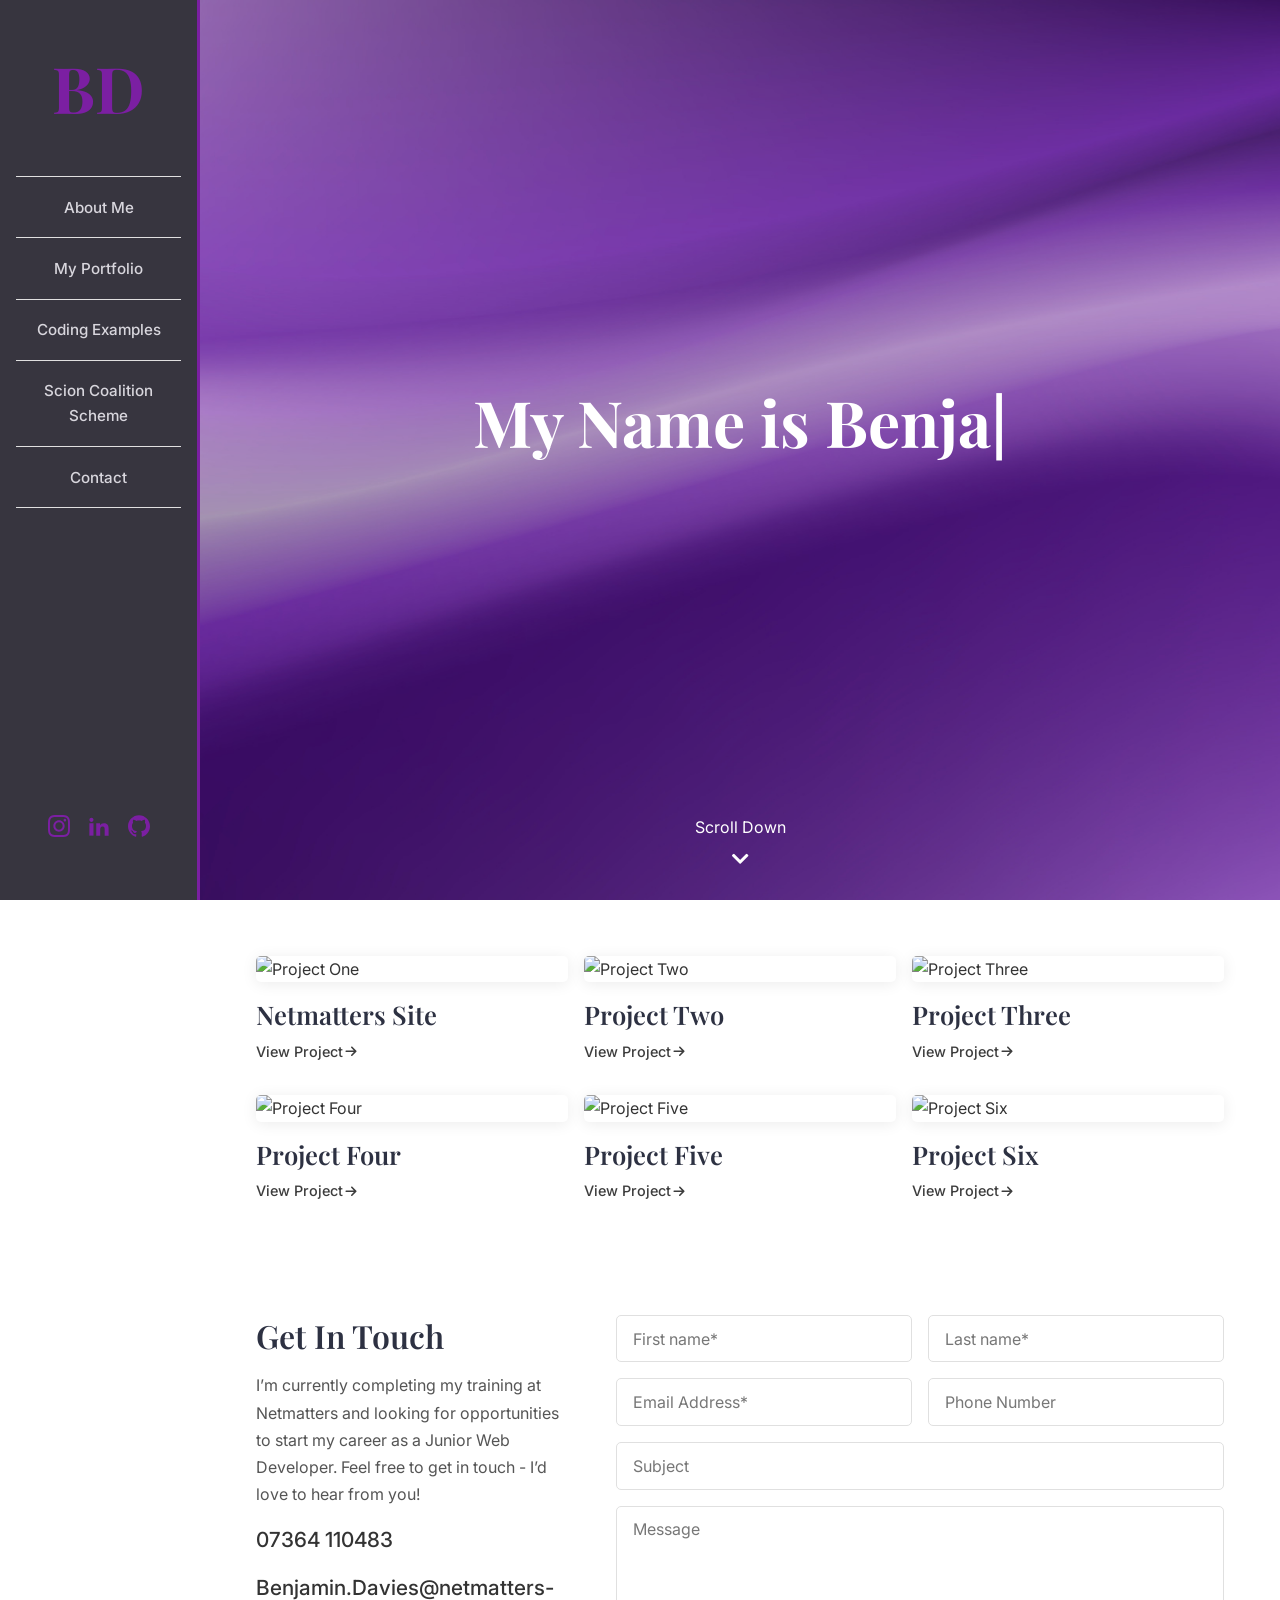
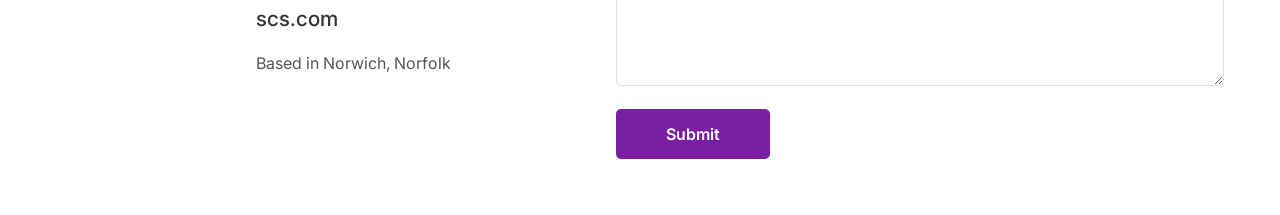
==== commit 4ec8ad37: "Broke main.js into modules and imported through main.js, added type="module" to html" ====
--- a/index.html
+++ b/index.html
@@ -153,6 +153,6 @@
             </div>
         </div>
     </div>
-    <script src="js/main.js"></script>
+    <script type="module" src="js/main.js"></script>
 </body>
 </html>
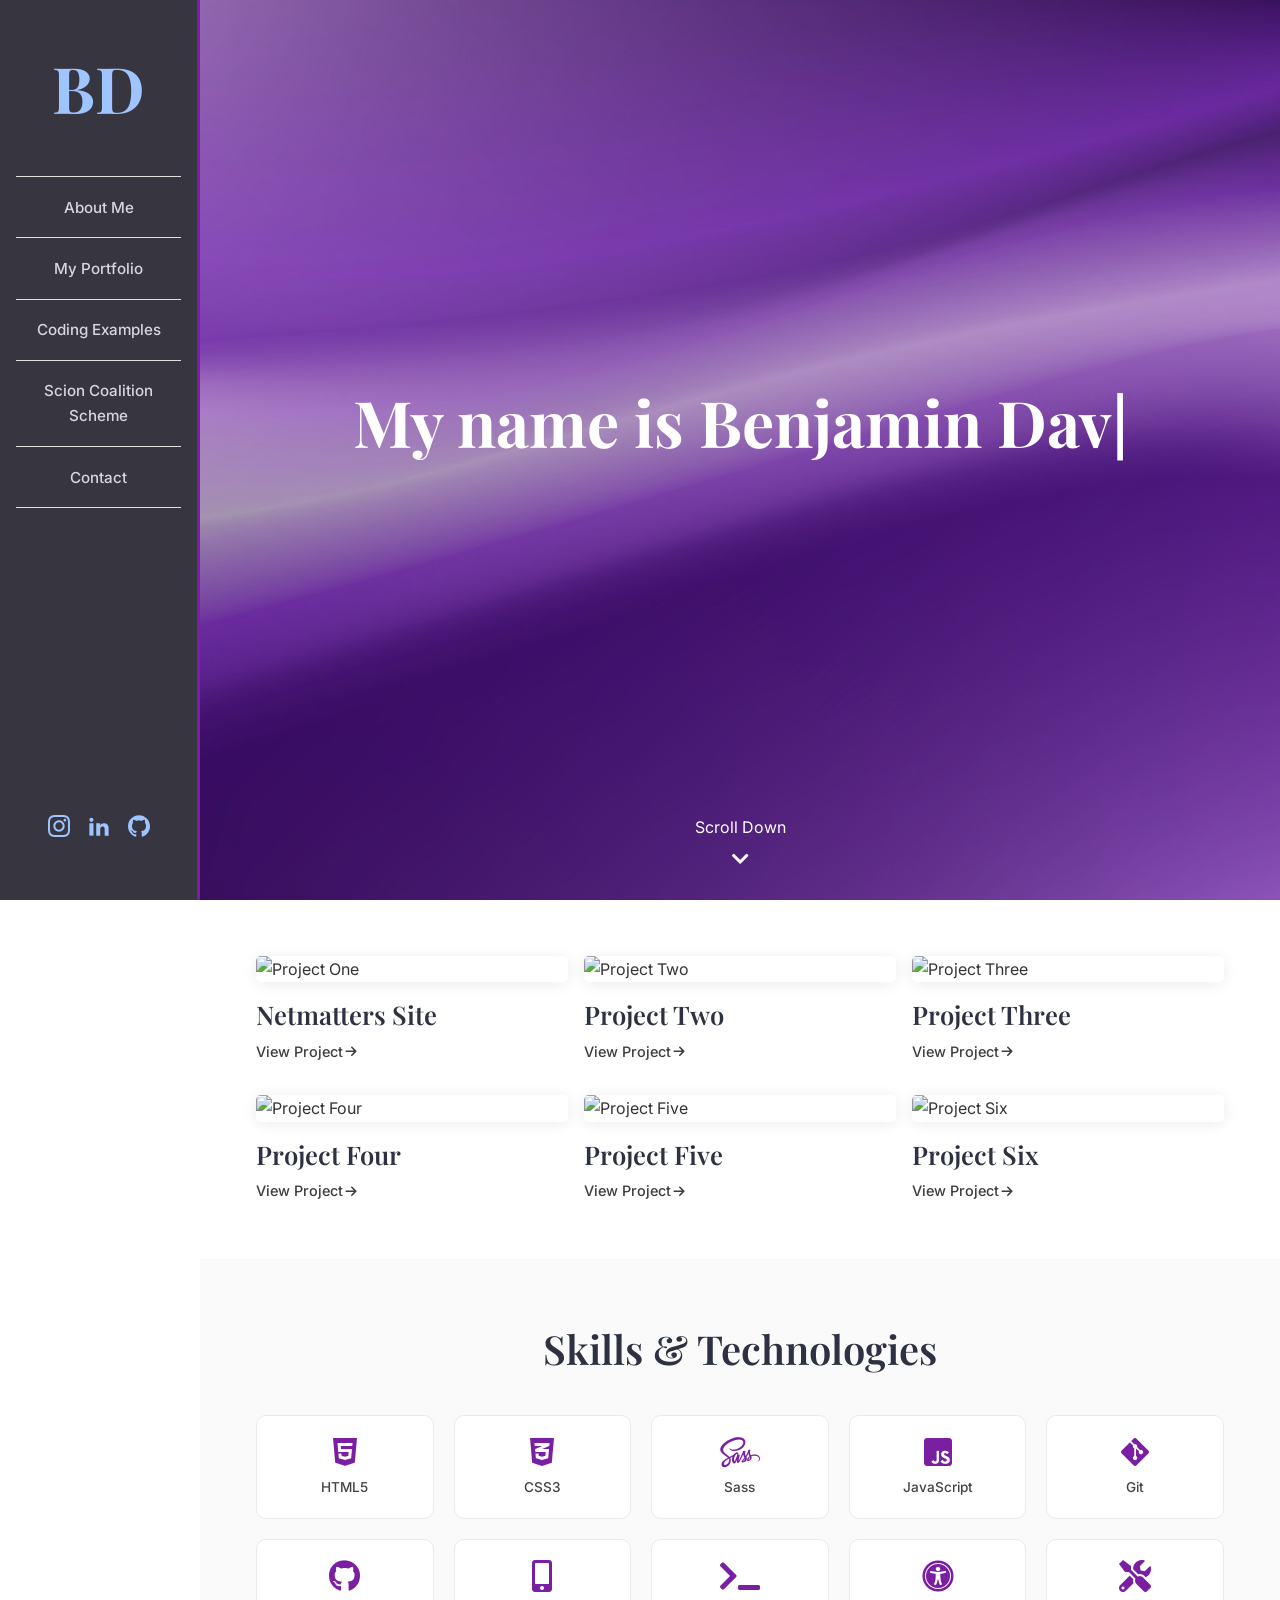
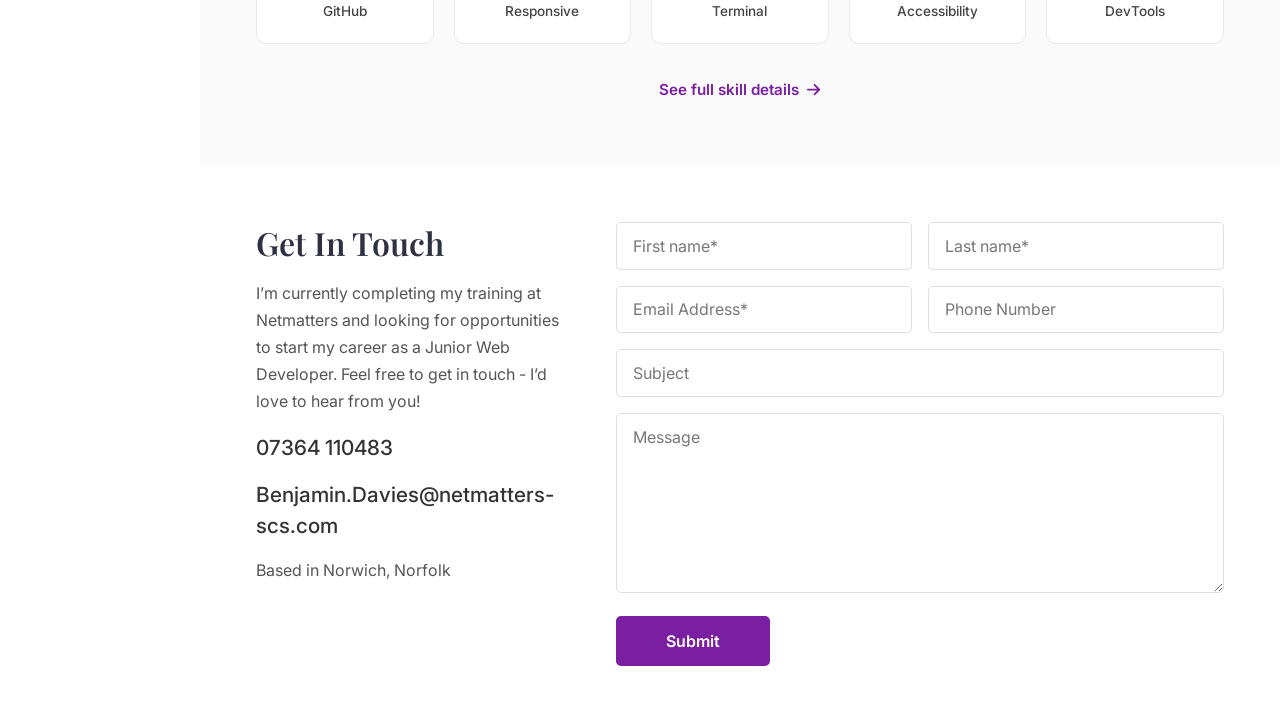
==== commit c6978eca: "Added skills badges to homepage and restyled skills section. Adjusted nav bar colours to for better " ====
--- a/index.html
+++ b/index.html
@@ -60,6 +60,7 @@
             <a href="#portfolio" class="scroll-down">Scroll Down<i class="fas fa-chevron-down"></i></a>
         </header>
 
+        <!-- PORTFOLIO SECTION -->
         <section class="portfolio reveal" id="portfolio">
             <div class="projects-grid">
                 <!-- Project 1 -->
@@ -105,7 +106,63 @@
                 </div>
             </div>
         </section>
-        
+
+        <!-- SKILLS BADGES SECTION -->
+        <section class="skills-badges reveal" id="skills">
+            <div class="skills-badges-container">
+                <div class="skills-badges-heading">
+                    <h2>Skills & Technologies</h2>
+                </div>
+                <div class="badges-grid">
+                    <div class="badge-item">
+                        <i class="fab fa-html5"></i>
+                        <span>HTML5</span>
+                    </div>
+                    <div class="badge-item">
+                        <i class="fab fa-css3-alt"></i>
+                        <span>CSS3</span>
+                    </div>
+                    <div class="badge-item">
+                        <i class="fab fa-sass"></i>
+                        <span>Sass</span>
+                    </div>
+                    <div class="badge-item">
+                        <i class="fab fa-js-square"></i>
+                        <span>JavaScript</span>
+                    </div>
+                    <div class="badge-item">
+                        <i class="fab fa-git-alt"></i>
+                        <span>Git</span>
+                    </div>
+                    <div class="badge-item">
+                        <i class="fab fa-github"></i>
+                        <span>GitHub</span>
+                    </div>
+                    <div class="badge-item">
+                        <i class="fas fa-mobile-alt"></i>
+                        <span>Responsive</span>
+                    </div>
+                    <div class="badge-item">
+                        <i class="fas fa-terminal"></i>
+                        <span>Terminal</span>
+                    </div>
+                    <div class="badge-item">
+                        <i class="fas fa-universal-access"></i>
+                        <span>Accessibility</span>
+                    </div>
+                    <div class="badge-item">
+                        <i class="fas fa-tools"></i>
+                        <span>DevTools</span>
+                    </div>
+                </div>
+                <a href="about.html#skills-detail" class="skills-badges-link">
+                    See full skill details
+                    <svg class="icon icon-arrow-right2"><use xlink:href="#icon-arrow-right2"></use></svg>
+                </a>
+            </div>
+        </section>
+
+        <!-- CONTACT SECTION -->
         <section class="contact reveal-left" id="contact">
             <div class="contact-wrapper">
                 <div class="contact-info">
--- a/css/application.css
+++ b/css/application.css
@@ -1 +1 @@
-@import url("https://fonts.googleapis.com/css2?family=Playfair+Display:wght@400;600;700&family=Inter:wght@300;400;500;600&display=swap");*{margin:0;padding:0;box-sizing:border-box;min-width:0}html,body{width:100%;overflow-x:hidden}html{scroll-behavior:smooth;font-size:16px}body{font-family:"Inter",sans-serif;color:#333;line-height:1.65;background-color:#fff}html.modal-open,body.modal-open{overflow:hidden}h1,h2,h3,h4{font-family:"Playfair Display",serif;font-weight:600;margin-bottom:1rem;line-height:1.3}h1{font-size:2.5rem}h2{font-size:1.8rem}h3{font-size:1.25rem}ul{list-style:none}a{text-decoration:none;color:inherit;transition:color 0.3s ease}img{max-width:100%;height:auto;display:block}input,textarea,button{font-family:inherit;font-size:1rem}p{margin-bottom:1rem}.burger-btn{display:flex;flex-direction:column;align-items:center;justify-content:center;position:fixed;top:1.2rem;left:1.2rem;z-index:1001;background:rgba(27,31,39,0.6);backdrop-filter:blur(8px);border:none;width:44px;height:44px;border-radius:8px;cursor:pointer;color:#9c27b0;transition:all 0.3s ease;box-shadow:0 2px 10px rgba(156,39,176,0.12)}.burger-btn:hover{background:rgba(27,31,39,0.85);color:#fff;transform:translateY(-2px);box-shadow:0 4px 15px rgba(221,49,252,0.45)}.burger-btn span{display:block;width:24px;height:3px;background:currentColor;margin:2px 0}.burger-btn.open span:nth-child(1){transform:translateY(7px) rotate(45deg)}.burger-btn.open span:nth-child(2){opacity:0}.burger-btn.open span:nth-child(3){transform:translateY(-7px) rotate(-45deg)}.icon{width:22px;height:22px;fill:currentColor;display:inline-block;vertical-align:middle}.sidebar{background:#37353f;padding:1rem;text-align:center;position:relative;border-right:3px solid #7b1fa2;display:flex;flex-direction:column}.sidebar .logo{font-family:"Playfair Display",serif;font-size:4rem;font-weight:700;color:#7b1fa2;display:inline-block;margin-bottom:2rem;line-height:1}.sidebar .logo:hover{color:#9c27b0}.sidebar .main-nav ul{margin-bottom:2rem}.sidebar .main-nav ul li{padding:0.5rem 0;border-top:1px solid #e0e0e0}.sidebar .main-nav ul li:last-child{border-bottom:1px solid #e0e0e0}.sidebar .main-nav ul li a{font-size:0.95rem;font-weight:500;color:#d8d6dd;display:block;position:relative;padding:0.25rem 0}.sidebar .main-nav ul li a:hover{color:#9c27b0}.sidebar .main-nav ul li a.active{color:#9c27b0}.sidebar .main-nav ul li a.active::after{content:'';position:absolute;bottom:-2px;left:50%;transform:translateX(-50%);width:60%;height:2px;background:#9c27b0}.sidebar .social-links{gap:1rem;margin-top:auto}.sidebar .social-links a{color:#7b1fa2;display:inline-flex;align-items:center;justify-content:center;width:36px;height:36px}.sidebar .social-links a:hover{color:#9c27b0;transform:translateY(-5px);transition:all 0.5s ease;transform-origin:bottom center}@media (min-width: 992px){.burger-btn{display:none !important}.sidebar{position:fixed;top:0;left:0;width:200px;height:100vh;padding:3.5rem 1rem;align-items:center;z-index:1000}.sidebar .logo{margin-bottom:3.5rem}.sidebar .main-nav{width:100%}.sidebar .main-nav ul{margin-bottom:3.5rem}.sidebar .main-nav ul li{border-top:1px solid #e0e0e0;border-bottom:none}.sidebar .main-nav ul li:last-child{border-bottom:1px solid #e0e0e0}.sidebar .main-nav ul li a{padding:0.6rem 0}.sidebar .main-nav ul li a.active::after{width:40px}.sidebar .social-links{margin-top:auto}.main-content{margin-left:200px}}@media (max-width: 991px){.burger-btn{display:flex}.sidebar{position:fixed;top:0;left:-200px;width:200px;height:100vh;z-index:1000;transition:left 0.3s ease;box-shadow:2px 0 10px rgba(0,0,0,0.1);padding-top:5rem;overflow-y:auto}.sidebar.open{left:0}}.hero{background:url("../img/hero.jpg") center/cover no-repeat;min-height:100vh;display:flex;align-items:center;justify-content:center;text-align:center;color:white;position:relative}.hero::before{content:'';position:absolute;inset:0;background:rgba(0,0,0,0.2)}.hero-overlay{position:relative;padding:2rem;width:100%}.hero-overlay h1{font-size:2.2rem;margin-bottom:.5rem;color:white;font-weight:700}.hero-overlay p{font-size:1.2rem;margin-bottom:3.5rem;letter-spacing:1px;font-weight:300;opacity:0.95}.hero-overlay .cursor{animation:blink 1s infinite}@keyframes blink{50%{opacity:0}}.scroll-down{display:inline-flex;flex-direction:column;align-items:center;color:white;font-size:1rem;font-weight:400;position:absolute;bottom:2rem;left:50%;transform:translateX(-50%)}.scroll-down i{margin-top:0.5rem;font-size:1.2rem}.scroll-down:hover{opacity:0.8}@media (min-width: 768px){.hero-overlay h1{font-size:3.5rem}.hero-overlay p{font-size:1.4rem}}@media (min-width: 992px){.hero-overlay h1{font-size:4rem}}.portfolio{padding:3.5rem 1rem;max-width:1400px;margin:0 auto}@media (min-width: 992px){.portfolio{padding:3.5rem 3.5rem}}.projects-grid{display:grid;grid-template-columns:1fr;gap:3.5rem}@media (min-width: 768px){.projects-grid{grid-template-columns:repeat(2, 1fr);gap:2rem}}@media (min-width: 992px){.projects-grid{grid-template-columns:repeat(3, 1fr);gap:2rem 1rem}}.project-card{display:flex;flex-direction:column;transform-origin:bottom center;transition:all 0.5s ease}.project-card img{width:100%;height:auto;margin-bottom:1rem;transition:opacity 0.3s ease;box-shadow:0 2px 15px rgba(0,0,0,0.08);border-radius:5px}.project-card h3{font-size:1.6rem;margin-bottom:.5rem;color:#2d3142}.project-card .view-link{color:#3d3d3d;font-size:0.9rem;font-weight:500;display:inline-flex;align-items:center;transition:all 0.5s ease}.project-card .view-link svg{display:inline-block;width:1em;height:1em;stroke-width:0;stroke:currentColor;fill:currentColor;padding-left:0.1rem}.project-card:hover{transform:translateY(-7px)}.project-card:hover img{opacity:0.85}.project-card:hover .view-link{color:#7b1fa2}.project-modal{position:fixed;inset:0;z-index:2000;display:flex;align-items:center;justify-content:center;padding:2rem;background:rgba(0,0,0,0.75);opacity:0;visibility:hidden;pointer-events:none;transition:opacity 0.3s ease, visibility 0.3s ease}.project-modal .modal-content{position:relative;max-width:900px;max-height:90vh;overflow-y:auto;background:#f0f0f0;padding:2rem;border-radius:8px;transform:translateY(20px) scale(0.98);transition:transform 0.5s ease}.project-modal .modal-content img{box-shadow:0 2px 15px rgba(0,0,0,0.08);border-radius:8px;display:block;width:100%;max-height:500px;object-fit:cover;margin-bottom:1.5rem}.project-modal .modal-content h2{margin-bottom:1rem;color:#2d3142}.project-modal .modal-content .modal-close{position:absolute;top:1rem;right:1rem;width:40px;height:40px;border:none;border-radius:50%;background:rgba(0,0,0,0.7);color:#fff;font-size:1.8rem;line-height:1;cursor:pointer;display:flex;align-items:center;justify-content:center;transition:background 0.3s ease, transform 0.3s ease;padding:0 0 3px}.project-modal .modal-content .modal-close:hover{background:#9c27b0;transform:rotate(90deg)}.project-modal .modal-content .modal-links{display:flex;gap:1.5rem;margin-top:1.5rem}.project-modal .modal-content .modal-links a{color:#9c27b0;font-weight:600;text-decoration:none;transition:all 0.3s ease, transform 0.3s ease}.project-modal .modal-content .modal-links a:hover{color:#7b1fa2;transform:translateY(-2px);text-decoration:underline}.project-modal.show{opacity:1;visibility:visible;pointer-events:auto;transform:translateY(0) scale(1)}.contact{padding:3.5rem 1rem;max-width:1400px;margin:0 auto}@media (min-width: 992px){.contact{padding:3.5rem}}.contact-wrapper{display:grid;grid-template-columns:1fr;gap:3.5rem}@media (min-width: 992px){.contact-wrapper{grid-template-columns:1fr 2fr;gap:3.5rem;align-items:start}}.contact-info h2{font-size:2rem;margin-bottom:1rem;color:#2d3142}.contact-info p{color:#555;line-height:1.7;margin-bottom:1rem;word-break:break-word;overflow-wrap:break-word}.contact-info p:nth-child(3),.contact-info p:nth-child(4){font-size:1.3rem;font-weight:500;color:#2d3142;line-height:1.5;word-break:break-word}.contact-info p a{color:#333;text-decoration:none}.contact-info p a:hover{text-decoration:underline}.contact-form{width:100%;min-width:0}.contact-form .form-row{display:grid;grid-template-columns:1fr}@media (min-width: 576px){.contact-form .form-row{grid-template-columns:1fr 1fr;column-gap:1rem;align-items:start}}.contact-form input,.contact-form textarea{width:100%;max-width:100%;padding:0.8rem 1rem;border:1px solid #e0e0e0;background:#fff;color:#333;margin-bottom:1rem;border-radius:5px;transition:all 0.3s ease}.contact-form input::placeholder,.contact-form textarea::placeholder{color:#777}.contact-form input:focus,.contact-form textarea:focus{outline:none;box-shadow:0 0 8px #9c27b0}.contact-form input.error,.contact-form textarea.error{border:1px solid #dc3545;box-shadow:0 0 0 3px rgba(220,53,69,0.12);margin-bottom:0}.contact-form textarea{min-height:180px;resize:vertical}.contact-form .btn-submit{background:#7b1fa2;color:white;border:2px solid #7b1fa2;padding:0.8rem 3rem;font-weight:600;cursor:pointer;transition:all 0.3s ease;border-radius:5px;display:block;margin:0 auto;width:100%}.contact-form .btn-submit:hover{background:#9c27b0;border-color:#9c27b0;color:white}@media (min-width: 576px){.contact-form .btn-submit{margin:0;display:inline-block;width:fit-content}}.contact-form .form-field{display:flex;flex-direction:column}.contact-form .error-message{font-size:0.85rem;color:#dc3545;margin:0.25rem 0 1rem 0.15rem;min-height:1.2em;animation:errorSlideIn 0.2s ease}.contact-form .success-msg{background:rgba(13,150,105,0.1);border:1px solid rgba(13,150,105,0.3);color:#0f7a55;padding:0.8rem 1rem;border-radius:5px;margin-bottom:1rem;display:none;animation:successFadeIn 0.3s ease}.contact-form .success-msg.show{display:block}@keyframes errorSlideIn{from{opacity:0;transform:translateY(-4px)}to{opacity:1;transform:translateY(0)}}@keyframes successFadeIn{from{opacity:0}to{opacity:1}}.back-top-btn{position:fixed;bottom:30px;right:30px;z-index:1000;opacity:0;pointer-events:none;transition:opacity 0.3s ease}.back-top-btn .back-to-top{display:inline-flex;flex-direction:column;align-items:center;gap:4px;padding:10px 14px;color:#fff;background:#35215a;border:1px solid rgba(255,255,255,0.2);border-radius:50%;box-shadow:0 4px 15px rgba(0,0,0,0.2);font-size:0.85rem;font-weight:500;backdrop-filter:blur(8px)}.back-top-btn .back-to-top i{font-size:1.3rem;transition:transform 0.3s ease}.back-top-btn .back-to-top:hover{opacity:0.9}.back-top-btn .back-to-top:hover i{transform:translateY(-3px)}.back-top-btn.show{opacity:1;pointer-events:auto}.about-container{width:100%;max-width:1200px;margin:0 auto;padding:0 1rem}@media (min-width: 992px){.about-container{padding:0 3.5rem}}.eyebrow{font-family:"Inter",sans-serif;font-size:0.75rem;font-weight:600;letter-spacing:2px;text-transform:uppercase;color:#9c27b0;margin-bottom:.5rem}.about-me h1,.about-me h2,.about-me h3{color:#2d3142}.about-hero{min-height:45vh;display:flex;align-items:center;background:linear-gradient(135deg, #321052 0%, #5b1685 55%, #8f42ad 100%);color:white;position:relative;overflow:hidden}.about-hero::after{content:'';position:absolute;width:500px;height:500px;border-radius:50%;border:1px solid rgba(255,255,255,0.12);right:-200px;bottom:-250px}.about-hero .about-hero-content{width:100%;max-width:1200px;margin:0 auto;padding:3.5rem 1rem;position:relative;z-index:1}@media (min-width: 992px){.about-hero .about-hero-content{padding:5rem 3.5rem}}.about-hero .eyebrow{color:rgba(255,255,255,0.75)}.about-hero h1{color:white;font-size:3rem;line-height:1.05;margin-bottom:2rem}@media (min-width: 768px){.about-hero h1{font-size:4.5rem}}@media (min-width: 992px){.about-hero h1{font-size:5.5rem}}.about-hero .about-hero-intro{max-width:550px;font-size:1rem;line-height:1.7;font-weight:300;color:rgba(255,255,255,0.9);margin-bottom:0}@media (min-width: 768px){.about-hero .about-hero-intro{font-size:1.15rem}}.about-introduction{padding:4rem 0}@media (min-width: 768px){.about-introduction{padding:6rem 0}}.about-introduction-grid{display:grid;grid-template-columns:1fr;gap:3.5rem;align-items:center}@media (min-width: 768px){.about-introduction-grid{grid-template-columns:0.85fr 1.15fr;gap:4rem}}@media (min-width: 992px){.about-introduction-grid{grid-template-columns:0.9fr 1.1fr;gap:5rem}}.about-introduction-image{position:relative;max-width:500px}.about-introduction-image img{width:100%;height:auto;border-radius:5px;box-shadow:0 10px 30px rgba(0,0,0,0.1)}.about-introduction-image::before{content:'';position:absolute;top:20px;left:-15px;width:100%;height:100%;border:2px solid #9c27b0;border-radius:5px;z-index:-1}.about-introduction-content h2{font-size:2.2rem;margin-bottom:2rem}@media (min-width: 768px){.about-introduction-content h2{font-size:2.8rem}}.about-introduction-content p{color:#555;line-height:1.8;margin-bottom:1rem}.about-introduction-content .lead{font-size:1.1rem;color:#333;line-height:1.75}.about-introduction-content .eyebrow{color:#9c27b0}.about-introduction-signature{margin-top:2rem;padding-left:1rem;border-left:2px solid #9c27b0}.about-introduction-signature span{display:block;font-family:"Playfair Display",serif;font-size:1.4rem;color:#2d3142}.about-introduction-signature small{color:#777;font-size:0.8rem;letter-spacing:1px}.about-journey{padding:4rem 0;background:#f0f0f0}@media (min-width: 768px){.about-journey{padding:6rem 0}}.section-heading{margin-bottom:3rem}.section-heading h2{color:#2d3142;font-size:2.2rem}@media (min-width: 768px){.section-heading h2{font-size:2.8rem}}.journey-content{border-top:1px solid #e0e0e0}.journey-item{display:grid;grid-template-columns:50px 1fr;gap:1rem;padding:2rem 0;border-bottom:1px solid #e0e0e0}@media (min-width: 768px){.journey-item{grid-template-columns:80px 1fr;gap:2rem;padding:2.2rem 0}}.journey-item .journey-number{font-family:"Playfair Display",serif;font-size:1.1rem;color:#9c27b0;padding-top:0.15rem}.journey-item h3{color:#2d3142;font-size:1.4rem;margin-bottom:.5rem}.journey-item p{max-width:750px;color:#555;line-height:1.75;margin-bottom:0}.journey-item:nth-child(1){transition-delay:0.25s}.journey-item:nth-child(2){transition-delay:0.5s}.journey-item:nth-child(3){transition-delay:0.75s}.journey-item:nth-child(4){transition-delay:1s}.about-skills{padding:4rem 0}@media (min-width: 768px){.about-skills{padding:6rem 0}}.skills-list{display:grid;grid-template-columns:1fr;border-top:1px solid #e0e0e0}@media (min-width: 768px){.skills-list{grid-template-columns:1fr 1fr;column-gap:3rem}}.skill-item{display:grid;grid-template-columns:45px 1fr;gap:1rem;padding:2rem 0;border-bottom:1px solid #e0e0e0}.skill-item .skill-number{font-family:"Playfair Display",serif;color:#9c27b0;font-size:1rem}.skill-item h3{color:#2d3142;font-size:1.3rem;margin-bottom:0.4rem}.skill-item p{color:#666;font-size:0.9rem;line-height:1.7;margin-bottom:0}.about-beyond{padding:4rem 0;background:#fafafa}@media (min-width: 768px){.about-beyond{padding:6rem 0}}.about-beyond-grid{display:grid;grid-template-columns:1fr;gap:3.5rem}@media (min-width: 768px){.about-beyond-grid{grid-template-columns:1fr 1fr;gap:5rem;align-items:start}}.about-beyond-heading h2{color:#2d3142;font-size:2.2rem;line-height:1.25}@media (min-width: 768px){.about-beyond-heading h2{font-size:3rem}}.about-beyond-content p{color:#555;line-height:1.8;margin-bottom:1rem}.about-beyond-content p:last-child{margin-bottom:0}.about-next{padding:5rem 0 2rem;background:#9c27b0;color:white}@media (min-width: 768px){.about-next{padding:7rem 0 2rem}}.about-next-content{max-width:750px}.about-next-content .eyebrow{color:rgba(255,255,255,0.7)}.about-next-content h2{color:white;font-size:2.8rem;line-height:1.1;margin-bottom:2rem}@media (min-width: 768px){.about-next-content h2{font-size:4rem}}.about-next-content p{max-width:600px;color:rgba(255,255,255,0.9);line-height:1.8;margin-bottom:2rem}.about-button{display:inline-flex;align-items:center;gap:0.5rem;padding:0.8rem 1.5rem;border:2px solid white;color:white;font-size:0.9rem;font-weight:500;border-radius:5px;transition:all 0.3s ease}.about-button svg{width:0.9rem;height:0.9rem}.about-button:hover{background:white;color:#9c27b0}.reveal{opacity:0;transform:translateY(40px);transition:opacity 2s ease, transform 2s ease}.reveal.active{opacity:1;transform:translateY(0)}.reveal-left{opacity:0;transform:translateX(-60px);transition:opacity 1s ease, transform 1s ease}.reveal-left.active{opacity:1;transform:translateX(0)}.scs-container{width:100%;max-width:1200px;margin:0 auto;padding:0 1rem}@media (min-width: 992px){.scs-container{padding:0 3.5rem}}.scs-hero{min-height:45vh;position:relative;overflow:hidden;display:flex;align-items:center;background:linear-gradient(135deg, #321052 0%, #5b1685 55%, #8f42ad 100%);color:white}.scs-hero-content{width:100%;max-width:1200px;margin:0 auto;padding:4rem 1rem;position:relative;z-index:2}@media (min-width: 768px){.scs-hero-content{padding:5rem 2rem}}@media (min-width: 992px){.scs-hero-content{padding:5rem 3.5rem}}.scs-hero-content .eyebrow{color:rgba(255,255,255,0.7)}.scs-hero-content h1{color:white;font-size:3rem;line-height:1.05;margin-bottom:2rem}@media (min-width: 768px){.scs-hero-content h1{font-size:4.5rem}}@media (min-width: 992px){.scs-hero-content h1{font-size:5.5rem}}.scs-hero-content>p:last-child{max-width:550px;color:rgba(255,255,255,0.9);font-size:1rem;line-height:1.7;margin-bottom:0}@media (min-width: 768px){.scs-hero-content>p:last-child{font-size:1.1rem}}.scs-hero-shapes span{position:absolute;display:block;border:1px solid rgba(255,255,255,0.18);border-radius:50%}.scs-hero-shapes span:nth-child(1){width:300px;height:300px;right:-150px;top:-100px}.scs-hero-shapes span:nth-child(2){width:450px;height:450px;right:-225px;top:-175px}.scs-hero-shapes span:nth-child(3){width:600px;height:600px;right:-300px;top:-250px}.scs-introduction{padding:4rem 0}@media (min-width: 768px){.scs-introduction{padding:6rem 0}}.scs-introduction .section-heading{margin-bottom:3rem}.scs-introduction .section-heading .eyebrow{margin-bottom:.5rem}.scs-introduction .section-heading h2{color:#2d3142;font-size:2.2rem;line-height:1.2}@media (min-width: 768px){.scs-introduction .section-heading h2{font-size:3rem}}.scs-introduction .section-heading h2{color:#2d3142;font-size:2.2rem;line-height:1.2}@media (min-width: 768px){.scs-introduction .section-heading h2{font-size:3rem}}.scs-introduction-content{max-width:800px}.scs-introduction-content p{color:#555;line-height:1.8;margin-bottom:1rem}.scs-introduction-content p:last-child{margin-bottom:0}.scs-treehouse{padding:4rem 0;background:#f0f0f0}@media (min-width: 768px){.scs-treehouse{padding:6rem 0}}.scs-treehouse-grid{display:grid;grid-template-columns:1fr;gap:3rem}@media (min-width: 768px){.scs-treehouse-grid{grid-template-columns:0.8fr 1.2fr;gap:5rem}}.scs-treehouse-grid h2{color:#2d3142;font-size:3rem}@media (min-width: 768px){.scs-treehouse-grid h2{font-size:4rem}}.scs-treehouse-content p{color:#555;line-height:1.8;margin-bottom:1rem}.treehouse-score{display:flex;flex-direction:column;padding:1rem 0;margin-top:2rem;border-top:1px solid #e0e0e0;border-bottom:1px solid #e0e0e0}.treehouse-score span{font-size:0.75rem;text-transform:uppercase;letter-spacing:1.5px;color:#777;margin-bottom:0.3rem}.treehouse-score strong{font-family:"Playfair Display",serif;font-size:2.2rem;color:#9c27b0}.scs-link{display:inline-flex;align-items:center;gap:1rem;margin-top:2rem;color:#9c27b0;font-weight:600;transition:gap 0.3s ease}.scs-link span{font-size:1.3rem}.scs-link:hover{gap:1.4rem;text-decoration:underline}.scs-netmatters{padding:4rem 0 2rem}@media (min-width: 768px){.scs-netmatters{padding:6rem 0 2rem}}.netmatters-facts{display:grid;grid-template-columns:1fr;border-top:1px solid #e0e0e0;margin-bottom:3rem}@media (min-width: 576px){.netmatters-facts{grid-template-columns:1fr 1fr}}@media (min-width: 768px){.netmatters-facts{grid-template-columns:repeat(4, 1fr)}}.netmatters-fact{min-width:0;padding:2rem 1rem;border-bottom:1px solid #e0e0e0}@media (min-width: 768px){.netmatters-fact{padding:2rem 1.5rem;border-right:1px solid #e0e0e0}.netmatters-fact:last-child{border-right:none}}.netmatters-fact strong{display:block;font-family:"Playfair Display",serif;font-size:1.8rem;color:#9c27b0;margin-bottom:0.5rem}.netmatters-fact span{display:block;color:#666;font-size:0.85rem;line-height:1.5}.netmatters-description{max-width:800px;margin-left:auto;margin-bottom:4rem}.netmatters-description p{color:#555;line-height:1.8;margin-bottom:1rem}.netmatters-description p:last-child{margin-bottom:0}.netmatters-awards{display:grid;grid-template-columns:1fr;gap:0;border-top:1px solid #e0e0e0}@media (min-width: 768px){.netmatters-awards{grid-template-columns:1fr 1fr}}.netmatters-awards>div{padding:2rem 0;border-bottom:1px solid #e0e0e0}@media (min-width: 768px){.netmatters-awards>div{padding:2rem}.netmatters-awards>div:first-child{padding-left:0;padding-right:2rem}.netmatters-awards>div:last-child{padding-right:0;padding-left:2rem;border-left:1px solid #e0e0e0}}.netmatters-awards>div span{display:block;font-size:0.7rem;text-transform:uppercase;letter-spacing:1.5px;color:#9c27b0;margin-bottom:0.5rem}.netmatters-awards>div h3{color:#2d3142;font-size:1.2rem}.coding-container{width:100%;max-width:1000px;margin:0 auto;padding:0 1rem}@media (min-width: 992px){.coding-container{padding:0 3.5rem}}.coding-hero{min-height:45vh;position:relative;display:flex;align-items:center;color:white;background:linear-gradient(135deg, #321052 0%, #5b1685 55%, #8f42ad 100%)}.coding-hero-content{width:100%;max-width:1000px;margin:0 auto;padding:4rem 1rem}@media (min-width: 768px){.coding-hero-content{padding:5rem 2rem}}@media (min-width: 992px){.coding-hero-content{padding:5rem 3.5rem}}.coding-hero-content .eyebrow{color:rgba(255,255,255,0.65)}.coding-hero-content h1{color:white;font-size:3rem;line-height:1.05;margin-bottom:2rem}@media (min-width: 768px){.coding-hero-content h1{font-size:4.5rem}}@media (min-width: 992px){.coding-hero-content h1{font-size:5rem}}.coding-hero-content>p:last-child{max-width:550px;color:rgba(255,255,255,0.8);line-height:1.7;margin-bottom:0}.coding-hero-shapes span{position:absolute;display:block;border:1px solid rgba(255,255,255,0.18);border-radius:50%}.coding-hero-shapes span:nth-child(1){width:300px;height:300px;right:-150px;top:-100px}.coding-hero-shapes span:nth-child(2){width:450px;height:450px;right:-225px;top:-175px}.coding-coming-soon{padding:4rem 0}@media (min-width: 768px){.coding-coming-soon{padding:7rem 0}}.coding-message .eyebrow{margin-bottom:.5rem;color:#9c27b0}.coding-message h2{color:#2d3142;font-size:3rem;margin-bottom:1rem}.coding-message p{color:#555;line-height:1.8;margin-bottom:2rem}.coding-message a{display:inline-flex;align-items:center;gap:0.25rem;color:#7b1fa2;font-weight:600;transition:gap 0.3s ease}.coding-message a svg{display:inline-block;width:1em;height:1em;stroke-width:0;stroke:currentColor;fill:currentColor;padding-left:0.1rem}.coding-message a:hover{text-decoration:underline}
+@import url("https://fonts.googleapis.com/css2?family=Playfair+Display:wght@400;600;700&family=Inter:wght@300;400;500;600&display=swap");*{margin:0;padding:0;box-sizing:border-box;min-width:0}html,body{width:100%;overflow-x:hidden}html{scroll-behavior:smooth;font-size:16px}body{font-family:"Inter",sans-serif;color:#333;line-height:1.65;background-color:#fff}html.modal-open,body.modal-open{overflow:hidden}h1,h2,h3,h4{font-family:"Playfair Display",serif;font-weight:600;margin-bottom:1rem;line-height:1.3}h1{font-size:2.5rem}h2{font-size:1.8rem}h3{font-size:1.25rem}ul{list-style:none}a{text-decoration:none;color:inherit;transition:color 0.3s ease}img{max-width:100%;height:auto;display:block}input,textarea,button{font-family:inherit;font-size:1rem}p{margin-bottom:1rem}.burger-btn{display:flex;flex-direction:column;align-items:center;justify-content:center;position:fixed;top:1.2rem;left:1.2rem;z-index:1001;background:rgba(27,31,39,0.6);backdrop-filter:blur(8px);border:none;width:44px;height:44px;border-radius:8px;cursor:pointer;color:#9ec5ff;transition:all 0.3s ease;box-shadow:0 2px 10px rgba(158,181,255,0.25)}.burger-btn:hover{background:rgba(27,31,39,0.85);color:#b8c5ff;transform:translateY(-2px);box-shadow:0 4px 15px rgba(99,184,255,0.45)}.burger-btn span{display:block;width:24px;height:3px;background:currentColor;margin:2px 0}.burger-btn.open span:nth-child(1){transform:translateY(7px) rotate(45deg)}.burger-btn.open span:nth-child(2){opacity:0}.burger-btn.open span:nth-child(3){transform:translateY(-7px) rotate(-45deg)}.icon{width:22px;height:22px;fill:currentColor;display:inline-block;vertical-align:middle}.sidebar{background:#37353f;padding:1rem;text-align:center;position:relative;border-right:3px solid #7b1fa2;display:flex;flex-direction:column}.sidebar .logo{font-family:"Playfair Display",serif;font-size:4rem;font-weight:700;color:#9ec5ff;display:inline-block;margin-bottom:2rem;line-height:1}.sidebar .logo:hover{color:#fff}.sidebar .main-nav ul{margin-bottom:2rem}.sidebar .main-nav ul li{padding:0.5rem 0;border-top:1px solid #e0e0e0}.sidebar .main-nav ul li:last-child{border-bottom:1px solid #e0e0e0}.sidebar .main-nav ul li a{font-size:0.95rem;font-weight:500;color:#d8d6dd;display:block;position:relative;padding:0.25rem 0}.sidebar .main-nav ul li a:hover{color:#9ec5ff}.sidebar .main-nav ul li a.active{color:#9ec5ff}.sidebar .main-nav ul li a.active::after{content:'';position:absolute;bottom:-2px;left:50%;transform:translateX(-50%);width:60%;height:2px;background:#9ec5ff}.sidebar .social-links{gap:1rem;margin-top:auto}.sidebar .social-links a{color:#9ec5ff;display:inline-flex;align-items:center;justify-content:center;width:36px;height:36px;transition:all 0.5s ease;transform-origin:bottom center}.sidebar .social-links a .icon{fill:currentColor}.sidebar .social-links a:hover{color:#fff;transform:translateY(-5px)}@media (min-width: 992px){.burger-btn{display:none !important}.sidebar{position:fixed;top:0;left:0;width:200px;height:100vh;padding:3.5rem 1rem;align-items:center;z-index:1000}.sidebar .logo{margin-bottom:3.5rem}.sidebar .main-nav{width:100%}.sidebar .main-nav ul{margin-bottom:3.5rem}.sidebar .main-nav ul li{border-top:1px solid #e0e0e0;border-bottom:none}.sidebar .main-nav ul li:last-child{border-bottom:1px solid #e0e0e0}.sidebar .main-nav ul li a{padding:0.6rem 0}.sidebar .main-nav ul li a.active::after{width:40px}.sidebar .social-links{margin-top:auto}.main-content{margin-left:200px}}@media (max-width: 991px){.burger-btn{display:flex}.sidebar{position:fixed;top:0;left:-200px;width:200px;height:100vh;z-index:1000;transition:left 0.3s ease;box-shadow:2px 0 10px rgba(0,0,0,0.1);padding-top:5rem;overflow-y:auto}.sidebar.open{left:0}}.hero{background:url("../img/hero.jpg") center/cover no-repeat;min-height:100vh;display:flex;align-items:center;justify-content:center;text-align:center;color:white;position:relative}.hero::before{content:'';position:absolute;inset:0;background:rgba(0,0,0,0.2)}.hero-overlay{position:relative;padding:2rem;width:100%}.hero-overlay h1{font-size:2.2rem;margin-bottom:.5rem;color:white;font-weight:700}.hero-overlay p{font-size:1.2rem;margin-bottom:3.5rem;letter-spacing:1px;font-weight:300;opacity:0.95}.hero-overlay .cursor{animation:blink 1s infinite}@keyframes blink{50%{opacity:0}}.scroll-down{display:inline-flex;flex-direction:column;align-items:center;color:white;font-size:1rem;font-weight:400;position:absolute;bottom:2rem;left:50%;transform:translateX(-50%)}.scroll-down i{margin-top:0.5rem;font-size:1.2rem}.scroll-down:hover{opacity:0.8}@media (min-width: 768px){.hero-overlay h1{font-size:3.5rem}.hero-overlay p{font-size:1.4rem}}@media (min-width: 992px){.hero-overlay h1{font-size:4rem}}.portfolio{padding:3.5rem 1rem;max-width:1400px;margin:0 auto}@media (min-width: 992px){.portfolio{padding:3.5rem 3.5rem}}.projects-grid{display:grid;grid-template-columns:1fr;gap:3.5rem}@media (min-width: 768px){.projects-grid{grid-template-columns:repeat(2, 1fr);gap:2rem}}@media (min-width: 992px){.projects-grid{grid-template-columns:repeat(3, 1fr);gap:2rem 1rem}}.project-card{display:flex;flex-direction:column;transform-origin:bottom center;transition:all 0.5s ease}.project-card img{width:100%;height:auto;margin-bottom:1rem;transition:opacity 0.3s ease;box-shadow:0 2px 15px rgba(0,0,0,0.08);border-radius:5px}.project-card h3{font-size:1.6rem;margin-bottom:.5rem;color:#2d3142}.project-card .view-link{color:#3d3d3d;font-size:0.9rem;font-weight:500;display:inline-flex;align-items:center;transition:all 0.5s ease}.project-card .view-link svg{display:inline-block;width:1em;height:1em;stroke-width:0;stroke:currentColor;fill:currentColor;padding-left:0.1rem}.project-card:hover{transform:translateY(-7px)}.project-card:hover img{opacity:0.85}.project-card:hover .view-link{color:#7b1fa2}.project-modal{position:fixed;inset:0;z-index:2000;display:flex;align-items:center;justify-content:center;padding:2rem;background:rgba(0,0,0,0.75);opacity:0;visibility:hidden;pointer-events:none;transition:opacity 0.3s ease, visibility 0.3s ease}.project-modal .modal-content{position:relative;max-width:900px;max-height:90vh;overflow-y:auto;background:#f0f0f0;padding:2rem;border-radius:8px;transform:translateY(20px) scale(0.98);transition:transform 0.5s ease}.project-modal .modal-content img{box-shadow:0 2px 15px rgba(0,0,0,0.08);border-radius:8px;display:block;width:100%;max-height:500px;object-fit:cover;margin-bottom:1.5rem}.project-modal .modal-content h2{margin-bottom:1rem;color:#2d3142}.project-modal .modal-content .modal-close{position:absolute;top:1rem;right:1rem;width:40px;height:40px;border:none;border-radius:50%;background:rgba(0,0,0,0.7);color:#fff;font-size:1.8rem;line-height:1;cursor:pointer;display:flex;align-items:center;justify-content:center;transition:background 0.3s ease, transform 0.3s ease;padding:0 0 3px}.project-modal .modal-content .modal-close:hover{background:#9c27b0;transform:rotate(90deg)}.project-modal .modal-content .modal-links{display:flex;gap:1.5rem;margin-top:1.5rem}.project-modal .modal-content .modal-links a{color:#9c27b0;font-weight:600;text-decoration:none;transition:all 0.3s ease, transform 0.3s ease}.project-modal .modal-content .modal-links a:hover{color:#7b1fa2;transform:translateY(-2px);text-decoration:underline}.project-modal.show{opacity:1;visibility:visible;pointer-events:auto;transform:translateY(0) scale(1)}.contact{padding:3.5rem 1rem;max-width:1400px;margin:0 auto}@media (min-width: 992px){.contact{padding:3.5rem}}.contact-wrapper{display:grid;grid-template-columns:1fr;gap:3.5rem}@media (min-width: 992px){.contact-wrapper{grid-template-columns:1fr 2fr;gap:3.5rem;align-items:start}}.contact-info h2{font-size:2rem;margin-bottom:1rem;color:#2d3142}.contact-info p{color:#555;line-height:1.7;margin-bottom:1rem;word-break:break-word;overflow-wrap:break-word}.contact-info p:nth-child(3),.contact-info p:nth-child(4){font-size:1.3rem;font-weight:500;color:#2d3142;line-height:1.5;word-break:break-word}.contact-info p a{color:#333;text-decoration:none}.contact-info p a:hover{text-decoration:underline}.contact-form{width:100%;min-width:0}.contact-form .form-row{display:grid;grid-template-columns:1fr}@media (min-width: 576px){.contact-form .form-row{grid-template-columns:1fr 1fr;column-gap:1rem;align-items:start}}.contact-form input,.contact-form textarea{width:100%;max-width:100%;padding:0.8rem 1rem;border:1px solid #e0e0e0;background:#fff;color:#333;margin-bottom:1rem;border-radius:5px;transition:all 0.3s ease}.contact-form input::placeholder,.contact-form textarea::placeholder{color:#777}.contact-form input:focus,.contact-form textarea:focus{outline:none;box-shadow:0 0 8px #9c27b0}.contact-form input.error,.contact-form textarea.error{border:1px solid #dc3545;box-shadow:0 0 0 3px rgba(220,53,69,0.12);margin-bottom:0}.contact-form textarea{min-height:180px;resize:vertical}.contact-form .btn-submit{background:#7b1fa2;color:white;border:2px solid #7b1fa2;padding:0.8rem 3rem;font-weight:600;cursor:pointer;transition:all 0.3s ease;border-radius:5px;display:block;margin:0 auto;width:100%}.contact-form .btn-submit:hover{background:#9c27b0;border-color:#9c27b0;color:white}@media (min-width: 576px){.contact-form .btn-submit{margin:0;display:inline-block;width:fit-content}}.contact-form .form-field{display:flex;flex-direction:column}.contact-form .error-message{font-size:0.85rem;color:#dc3545;margin:0.25rem 0 1rem 0.15rem;min-height:1.2em;animation:errorSlideIn 0.2s ease}.contact-form .success-msg{background:rgba(13,150,105,0.1);border:1px solid rgba(13,150,105,0.3);color:#0f7a55;padding:0.8rem 1rem;border-radius:5px;margin-bottom:1rem;display:none;animation:successFadeIn 0.3s ease}.contact-form .success-msg.show{display:block}@keyframes errorSlideIn{from{opacity:0;transform:translateY(-4px)}to{opacity:1;transform:translateY(0)}}@keyframes successFadeIn{from{opacity:0}to{opacity:1}}.back-top-btn{position:fixed;bottom:30px;right:30px;z-index:1000;opacity:0;pointer-events:none;transition:opacity 0.3s ease}.back-top-btn .back-to-top{display:inline-flex;flex-direction:column;align-items:center;gap:4px;padding:10px 14px;color:#fff;background:#35215a;border:1px solid rgba(255,255,255,0.2);border-radius:50%;box-shadow:0 4px 15px rgba(0,0,0,0.2);font-size:0.85rem;font-weight:500;backdrop-filter:blur(8px)}.back-top-btn .back-to-top i{font-size:1.3rem;transition:transform 0.3s ease}.back-top-btn .back-to-top:hover{opacity:0.9}.back-top-btn .back-to-top:hover i{transform:translateY(-3px)}.back-top-btn.show{opacity:1;pointer-events:auto}.about-container{width:100%;max-width:1200px;margin:0 auto;padding:0 1rem}@media (min-width: 992px){.about-container{padding:0 3.5rem}}.eyebrow{font-family:"Inter",sans-serif;font-size:0.75rem;font-weight:600;letter-spacing:2px;text-transform:uppercase;color:#9c27b0;margin-bottom:.5rem}.about-me h1,.about-me h2,.about-me h3{color:#2d3142}.about-hero{min-height:45vh;display:flex;align-items:center;background:linear-gradient(135deg, #321052 0%, #5b1685 55%, #8f42ad 100%);color:white;position:relative;overflow:hidden}.about-hero::after{content:'';position:absolute;width:500px;height:500px;border-radius:50%;border:1px solid rgba(255,255,255,0.12);right:-200px;bottom:-250px}.about-hero .about-hero-content{width:100%;max-width:1200px;margin:0 auto;padding:3.5rem 1rem;position:relative;z-index:1}@media (min-width: 992px){.about-hero .about-hero-content{padding:5rem 3.5rem}}.about-hero .eyebrow{color:rgba(255,255,255,0.75)}.about-hero h1{color:white;font-size:3rem;line-height:1.05;margin-bottom:2rem}@media (min-width: 768px){.about-hero h1{font-size:4.5rem}}@media (min-width: 992px){.about-hero h1{font-size:5.5rem}}.about-hero .about-hero-intro{max-width:550px;font-size:1rem;line-height:1.7;font-weight:300;color:rgba(255,255,255,0.9);margin-bottom:0}@media (min-width: 768px){.about-hero .about-hero-intro{font-size:1.15rem}}.about-introduction{padding:4rem 0}@media (min-width: 768px){.about-introduction{padding:6rem 0}}.about-introduction-grid{display:grid;grid-template-columns:1fr;gap:3.5rem;align-items:center}@media (min-width: 768px){.about-introduction-grid{grid-template-columns:0.85fr 1.15fr;gap:4rem}}@media (min-width: 992px){.about-introduction-grid{grid-template-columns:0.9fr 1.1fr;gap:5rem}}.about-introduction-image{position:relative;max-width:500px}.about-introduction-image img{width:100%;height:auto;border-radius:5px;box-shadow:0 10px 30px rgba(0,0,0,0.1)}.about-introduction-image::before{content:'';position:absolute;top:20px;left:-15px;width:100%;height:100%;border:2px solid #9c27b0;border-radius:5px;z-index:-1}.about-introduction-content h2{font-size:2.2rem;margin-bottom:2rem}@media (min-width: 768px){.about-introduction-content h2{font-size:2.8rem}}.about-introduction-content p{color:#555;line-height:1.8;margin-bottom:1rem}.about-introduction-content .lead{font-size:1.1rem;color:#333;line-height:1.75}.about-introduction-content .eyebrow{color:#9c27b0}.about-introduction-signature{margin-top:2rem;padding-left:1rem;border-left:2px solid #9c27b0}.about-introduction-signature span{display:block;font-family:"Playfair Display",serif;font-size:1.4rem;color:#2d3142}.about-introduction-signature small{color:#777;font-size:0.8rem;letter-spacing:1px}.about-journey{padding:4rem 0;background:#f0f0f0}@media (min-width: 768px){.about-journey{padding:6rem 0}}.section-heading{margin-bottom:3rem}.section-heading h2{color:#2d3142;font-size:2.2rem}@media (min-width: 768px){.section-heading h2{font-size:2.8rem}}.journey-content{border-top:1px solid #e0e0e0}.journey-item{display:grid;grid-template-columns:50px 1fr;gap:1rem;padding:2rem 0;border-bottom:1px solid #e0e0e0}@media (min-width: 768px){.journey-item{grid-template-columns:80px 1fr;gap:2rem;padding:2.2rem 0}}.journey-item .journey-number{font-family:"Playfair Display",serif;font-size:1.1rem;color:#9c27b0;padding-top:0.15rem}.journey-item h3{color:#2d3142;font-size:1.4rem;margin-bottom:.5rem}.journey-item p{max-width:750px;color:#555;line-height:1.75;margin-bottom:0}.journey-item:nth-child(1){transition-delay:0.25s}.journey-item:nth-child(2){transition-delay:0.5s}.journey-item:nth-child(3){transition-delay:0.75s}.journey-item:nth-child(4){transition-delay:1s}.about-skills{padding:4rem 0}@media (min-width: 768px){.about-skills{padding:6rem 0}}.skills-list{display:grid;grid-template-columns:1fr;border-top:1px solid #e0e0e0}@media (min-width: 768px){.skills-list{grid-template-columns:1fr 1fr;column-gap:3rem}}.skill-item{display:grid;grid-template-columns:45px 1fr;gap:1rem;padding:2rem 0;border-bottom:1px solid #e0e0e0}.skill-item .skill-number{font-family:"Playfair Display",serif;color:#9c27b0;font-size:1rem}.skill-item h3{color:#2d3142;font-size:1.3rem;margin-bottom:0.4rem}.skill-item p{color:#666;font-size:0.9rem;line-height:1.7;margin-bottom:0}.about-beyond{padding:4rem 0;background:#fafafa}@media (min-width: 768px){.about-beyond{padding:6rem 0}}.about-beyond-grid{display:grid;grid-template-columns:1fr;gap:3.5rem}@media (min-width: 768px){.about-beyond-grid{grid-template-columns:1fr 1fr;gap:5rem;align-items:start}}.about-beyond-heading h2{color:#2d3142;font-size:2.2rem;line-height:1.25}@media (min-width: 768px){.about-beyond-heading h2{font-size:3rem}}.about-beyond-content p{color:#555;line-height:1.8;margin-bottom:1rem}.about-beyond-content p:last-child{margin-bottom:0}.about-next{padding:5rem 0 2rem;background:#9c27b0;color:white}@media (min-width: 768px){.about-next{padding:7rem 0 2rem}}.about-next-content{max-width:750px}.about-next-content .eyebrow{color:rgba(255,255,255,0.7)}.about-next-content h2{color:white;font-size:2.8rem;line-height:1.1;margin-bottom:2rem}@media (min-width: 768px){.about-next-content h2{font-size:4rem}}.about-next-content p{max-width:600px;color:rgba(255,255,255,0.9);line-height:1.8;margin-bottom:2rem}.about-button{display:inline-flex;align-items:center;gap:0.5rem;padding:0.8rem 1.5rem;border:2px solid white;color:white;font-size:0.9rem;font-weight:500;border-radius:5px;transition:all 0.3s ease}.about-button svg{width:0.9rem;height:0.9rem}.about-button:hover{background:white;color:#9c27b0}.reveal{opacity:0;transform:translateY(40px);transition:opacity 2s ease, transform 2s ease}.reveal.active{opacity:1;transform:translateY(0)}.reveal-left{opacity:0;transform:translateX(-60px);transition:opacity 1s ease, transform 1s ease}.reveal-left.active{opacity:1;transform:translateX(0)}.scs-container{width:100%;max-width:1200px;margin:0 auto;padding:0 1rem}@media (min-width: 992px){.scs-container{padding:0 3.5rem}}.scs-hero{min-height:45vh;position:relative;overflow:hidden;display:flex;align-items:center;background:linear-gradient(135deg, #321052 0%, #5b1685 55%, #8f42ad 100%);color:white}.scs-hero-content{width:100%;max-width:1200px;margin:0 auto;padding:4rem 1rem;position:relative;z-index:2}@media (min-width: 768px){.scs-hero-content{padding:5rem 2rem}}@media (min-width: 992px){.scs-hero-content{padding:5rem 3.5rem}}.scs-hero-content .eyebrow{color:rgba(255,255,255,0.7)}.scs-hero-content h1{color:white;font-size:3rem;line-height:1.05;margin-bottom:2rem}@media (min-width: 768px){.scs-hero-content h1{font-size:4.5rem}}@media (min-width: 992px){.scs-hero-content h1{font-size:5.5rem}}.scs-hero-content>p:last-child{max-width:550px;color:rgba(255,255,255,0.9);font-size:1rem;line-height:1.7;margin-bottom:0}@media (min-width: 768px){.scs-hero-content>p:last-child{font-size:1.1rem}}.scs-hero-shapes span{position:absolute;display:block;border:1px solid rgba(255,255,255,0.18);border-radius:50%}.scs-hero-shapes span:nth-child(1){width:300px;height:300px;right:-150px;top:-100px}.scs-hero-shapes span:nth-child(2){width:450px;height:450px;right:-225px;top:-175px}.scs-hero-shapes span:nth-child(3){width:600px;height:600px;right:-300px;top:-250px}.scs-introduction{padding:4rem 0}@media (min-width: 768px){.scs-introduction{padding:6rem 0}}.scs-introduction .section-heading{margin-bottom:3rem}.scs-introduction .section-heading .eyebrow{margin-bottom:.5rem}.scs-introduction .section-heading h2{color:#2d3142;font-size:2.2rem;line-height:1.2}@media (min-width: 768px){.scs-introduction .section-heading h2{font-size:3rem}}.scs-introduction .section-heading h2{color:#2d3142;font-size:2.2rem;line-height:1.2}@media (min-width: 768px){.scs-introduction .section-heading h2{font-size:3rem}}.scs-introduction-content{max-width:800px}.scs-introduction-content p{color:#555;line-height:1.8;margin-bottom:1rem}.scs-introduction-content p:last-child{margin-bottom:0}.scs-treehouse{padding:4rem 0;background:#f0f0f0}@media (min-width: 768px){.scs-treehouse{padding:6rem 0}}.scs-treehouse-grid{display:grid;grid-template-columns:1fr;gap:3rem}@media (min-width: 768px){.scs-treehouse-grid{grid-template-columns:0.8fr 1.2fr;gap:5rem}}.scs-treehouse-grid h2{color:#2d3142;font-size:3rem}@media (min-width: 768px){.scs-treehouse-grid h2{font-size:4rem}}.scs-treehouse-content p{color:#555;line-height:1.8;margin-bottom:1rem}.treehouse-score{display:flex;flex-direction:column;padding:1rem 0;margin-top:2rem;border-top:1px solid #e0e0e0;border-bottom:1px solid #e0e0e0}.treehouse-score span{font-size:0.75rem;text-transform:uppercase;letter-spacing:1.5px;color:#777;margin-bottom:0.3rem}.treehouse-score strong{font-family:"Playfair Display",serif;font-size:2.2rem;color:#9c27b0}.scs-link{display:inline-flex;align-items:center;gap:1rem;margin-top:2rem;color:#9c27b0;font-weight:600;transition:gap 0.3s ease}.scs-link span{font-size:1.3rem}.scs-link:hover{gap:1.4rem;text-decoration:underline}.scs-netmatters{padding:4rem 0 2rem}@media (min-width: 768px){.scs-netmatters{padding:6rem 0 2rem}}.netmatters-facts{display:grid;grid-template-columns:1fr;border-top:1px solid #e0e0e0;margin-bottom:3rem}@media (min-width: 576px){.netmatters-facts{grid-template-columns:1fr 1fr}}@media (min-width: 768px){.netmatters-facts{grid-template-columns:repeat(4, 1fr)}}.netmatters-fact{min-width:0;padding:2rem 1rem;border-bottom:1px solid #e0e0e0}@media (min-width: 768px){.netmatters-fact{padding:2rem 1.5rem;border-right:1px solid #e0e0e0}.netmatters-fact:last-child{border-right:none}}.netmatters-fact strong{display:block;font-family:"Playfair Display",serif;font-size:1.8rem;color:#9c27b0;margin-bottom:0.5rem}.netmatters-fact span{display:block;color:#666;font-size:0.85rem;line-height:1.5}.netmatters-description{max-width:800px;margin-left:auto;margin-bottom:4rem}.netmatters-description p{color:#555;line-height:1.8;margin-bottom:1rem}.netmatters-description p:last-child{margin-bottom:0}.netmatters-awards{display:grid;grid-template-columns:1fr;gap:0;border-top:1px solid #e0e0e0}@media (min-width: 768px){.netmatters-awards{grid-template-columns:1fr 1fr}}.netmatters-awards>div{padding:2rem 0;border-bottom:1px solid #e0e0e0}@media (min-width: 768px){.netmatters-awards>div{padding:2rem}.netmatters-awards>div:first-child{padding-left:0;padding-right:2rem}.netmatters-awards>div:last-child{padding-right:0;padding-left:2rem;border-left:1px solid #e0e0e0}}.netmatters-awards>div span{display:block;font-size:0.7rem;text-transform:uppercase;letter-spacing:1.5px;color:#9c27b0;margin-bottom:0.5rem}.netmatters-awards>div h3{color:#2d3142;font-size:1.2rem}.coding-container{width:100%;max-width:1000px;margin:0 auto;padding:0 1rem}@media (min-width: 992px){.coding-container{padding:0 3.5rem}}.coding-hero{min-height:45vh;position:relative;display:flex;align-items:center;color:white;background:linear-gradient(135deg, #321052 0%, #5b1685 55%, #8f42ad 100%)}.coding-hero-content{width:100%;max-width:1000px;margin:0 auto;padding:4rem 1rem}@media (min-width: 768px){.coding-hero-content{padding:5rem 2rem}}@media (min-width: 992px){.coding-hero-content{padding:5rem 3.5rem}}.coding-hero-content .eyebrow{color:rgba(255,255,255,0.65)}.coding-hero-content h1{color:white;font-size:3rem;line-height:1.05;margin-bottom:2rem}@media (min-width: 768px){.coding-hero-content h1{font-size:4.5rem}}@media (min-width: 992px){.coding-hero-content h1{font-size:5rem}}.coding-hero-content>p:last-child{max-width:550px;color:rgba(255,255,255,0.8);line-height:1.7;margin-bottom:0}.coding-hero-shapes span{position:absolute;display:block;border:1px solid rgba(255,255,255,0.18);border-radius:50%}.coding-hero-shapes span:nth-child(1){width:300px;height:300px;right:-150px;top:-100px}.coding-hero-shapes span:nth-child(2){width:450px;height:450px;right:-225px;top:-175px}.coding-coming-soon{padding:4rem 0}@media (min-width: 768px){.coding-coming-soon{padding:7rem 0}}.coding-message .eyebrow{margin-bottom:.5rem;color:#9c27b0}.coding-message h2{color:#2d3142;font-size:3rem;margin-bottom:1rem}.coding-message p{color:#555;line-height:1.8;margin-bottom:2rem}.coding-message a{display:inline-flex;align-items:center;gap:0.25rem;color:#7b1fa2;font-weight:600;transition:gap 0.3s ease}.coding-message a svg{display:inline-block;width:1em;height:1em;stroke-width:0;stroke:currentColor;fill:currentColor;padding-left:0.1rem}.coding-message a:hover{text-decoration:underline}.skills-badges{padding:3.5rem 1rem;margin:0 auto;background:#fafafa}@media (min-width: 992px){.skills-badges{padding:4rem 3.5rem}}.skills-badges-container{max-width:1100px;margin:0 auto;text-align:center}.skills-badges-heading{margin-bottom:2.5rem}.skills-badges-heading h2{color:#2d3142;font-size:2rem;margin-bottom:0.75rem}@media (min-width: 768px){.skills-badges-heading h2{font-size:2.5rem}}.badges-grid{display:grid;grid-template-columns:repeat(2, 1fr);gap:1rem;margin-bottom:2rem}@media (min-width: 576px){.badges-grid{grid-template-columns:repeat(5, 1fr)}}@media (min-width: 768px){.badges-grid{grid-template-columns:repeat(5, 1fr);gap:1.25rem}}.badge-item{display:flex;flex-direction:column;align-items:center;gap:.5rem;padding:1.25rem 0.75rem;background:#fff;border-radius:10px;border:1px solid #eaeaea;transition:all 0.35s ease;cursor:default}.badge-item:hover{transform:translateY(-5px);border-color:#9c27b0;box-shadow:0 8px 25px rgba(156,39,176,0.12)}.badge-item:hover i{color:#9c27b0;transform:scale(1.1)}.badge-item i{font-size:2rem;color:#7b1fa2;transition:color 0.3s ease, transform 0.3s ease}.badge-item span{font-size:0.85rem;font-weight:500;color:#444}.skills-badges-link{display:inline-flex;align-items:center;gap:0.4rem;color:#7b1fa2;font-weight:600;font-size:0.95rem;transition:gap 0.3s ease, color 0.3s ease}.skills-badges-link:hover{gap:0.8rem;color:#9c27b0}.skills-badges-link svg{width:1em;height:1em;fill:currentColor}.skills-categories{display:grid;grid-template-columns:1fr;gap:2.5rem;margin-bottom:3rem}@media (min-width: 992px){.skills-categories{grid-template-columns:repeat(3, 1fr);gap:2rem}}.skills-category{background:#fff;border:1px solid #eaeaea;border-radius:12px;padding:1.75rem;transition:all 0.35s ease}.skills-category:hover{box-shadow:0 8px 30px rgba(0,0,0,0.06);transform:translateY(-3px)}.category-title{font-family:"Inter",sans-serif;font-size:0.8rem;font-weight:600;letter-spacing:1.5px;text-transform:uppercase;color:#9c27b0;margin-bottom:1.25rem;padding-bottom:0.75rem;border-bottom:2px solid rgba(156,39,176,0.15)}.skills-grid{display:flex;flex-direction:column;gap:1rem}.skill-card{display:flex;gap:1rem;padding:0.85rem;border-radius:8px;transition:background 0.3s ease}.skill-card:hover{background:#faf5fc}.skill-card-icon{flex-shrink:0;width:42px;height:42px;display:flex;align-items:center;justify-content:center;background:linear-gradient(135deg, #7b1fa2, #9c27b0);color:#fff;border-radius:8px;font-size:1.1rem}.skill-card-content h4{font-family:"Inter",sans-serif;font-size:0.95rem;font-weight:600;color:#2d3142;margin-bottom:0.25rem}.skill-card-content p{font-size:0.82rem;color:#666;line-height:1.6;margin-bottom:0}
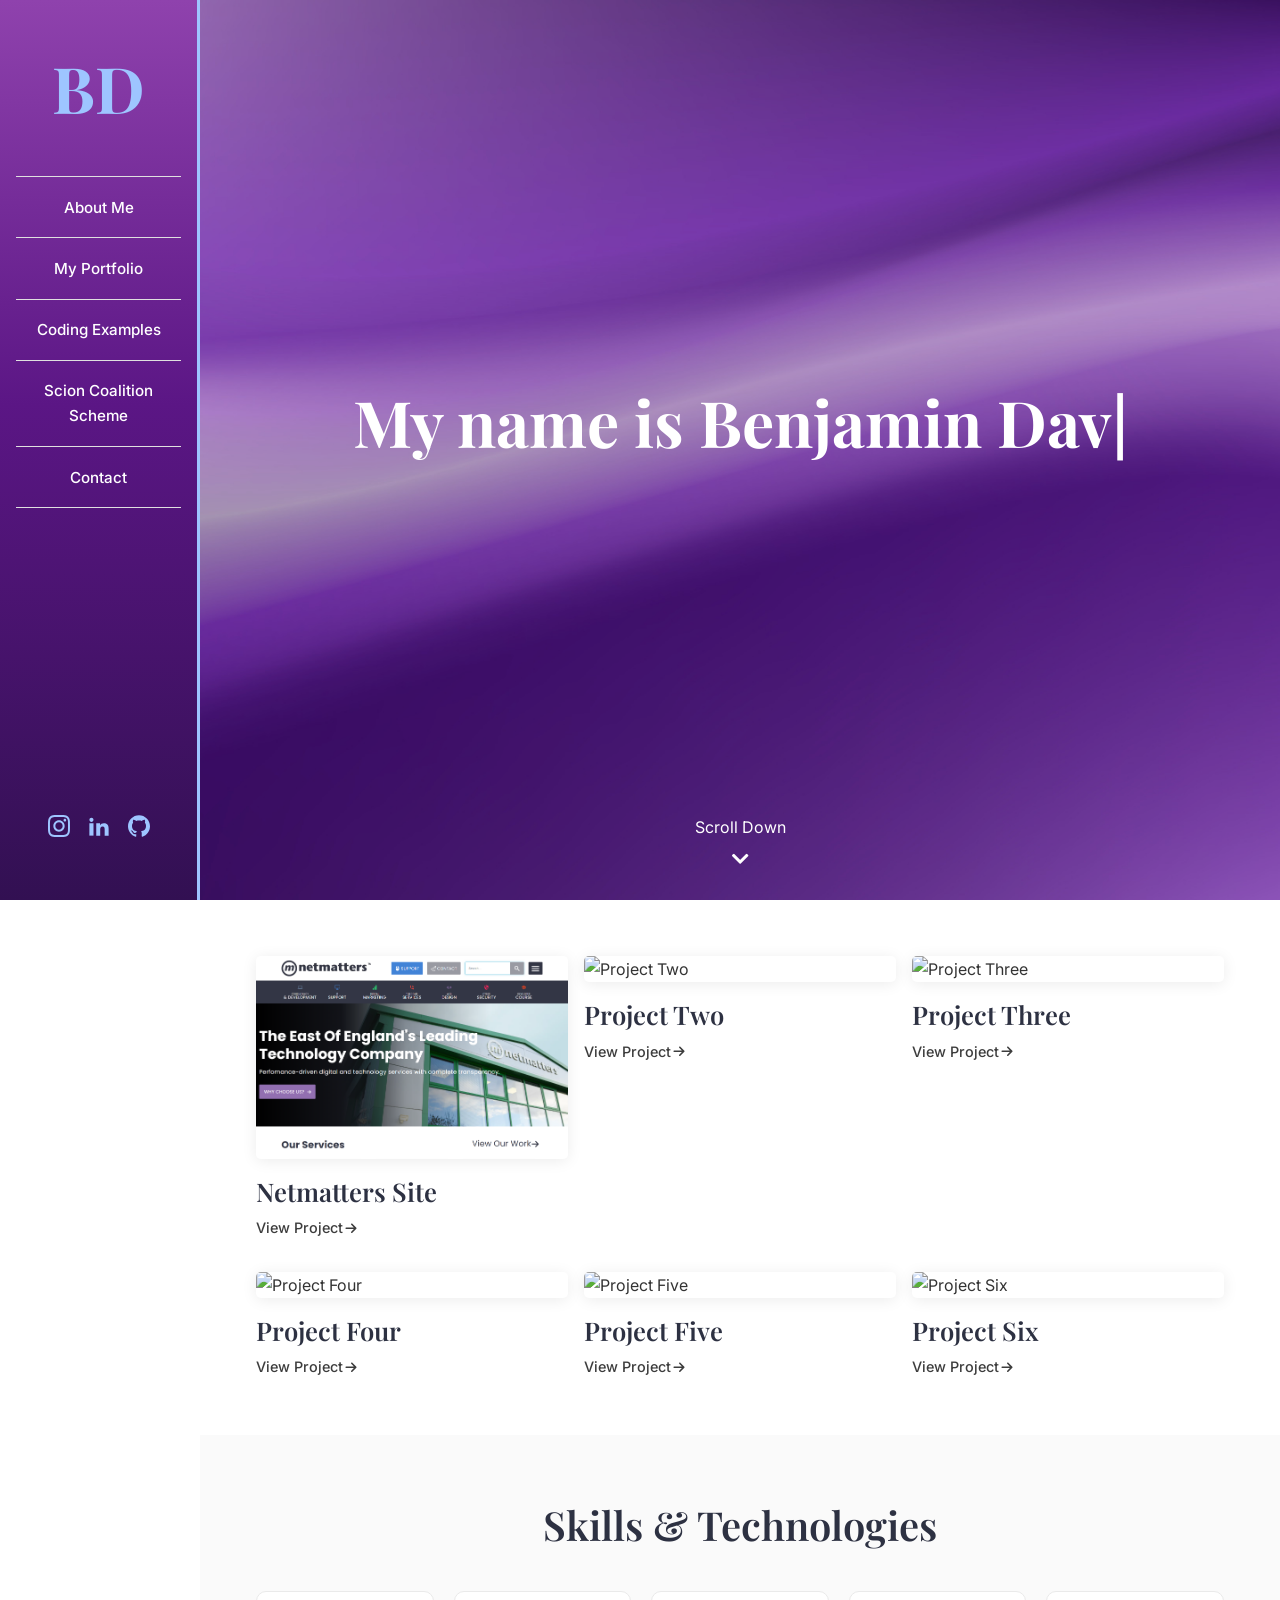
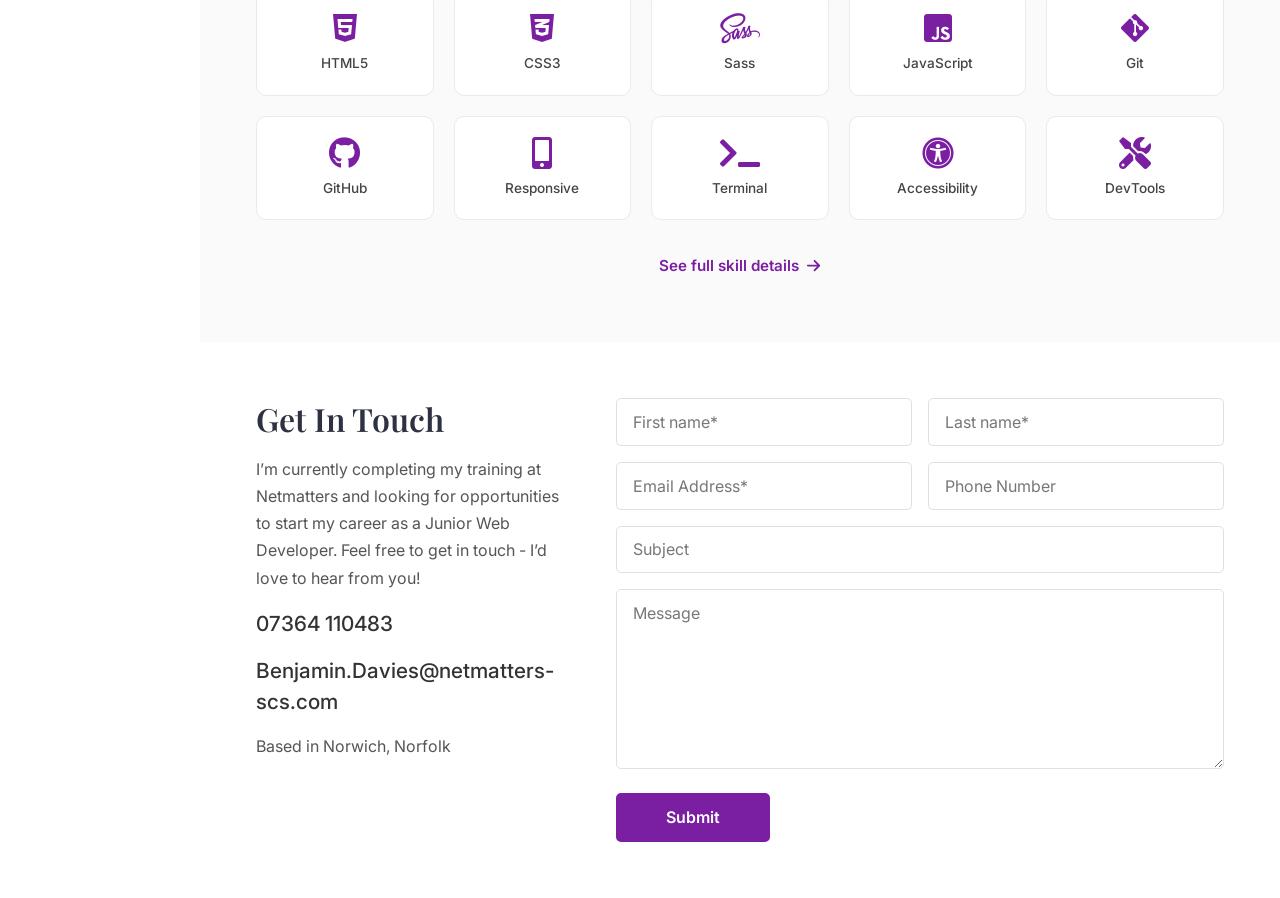
==== commit c9d3a3ac: "Added the correct live site link for the project card" ====
--- a/index.html
+++ b/index.html
@@ -46,7 +46,7 @@
         <div class="social-links">
             <a href="https://www.instagram.com/bendavies124/" target="_blank"><svg class="icon icon-instagram"><use xlink:href="#icon-instagram"></use></svg></a>
             <a href="https://www.linkedin.com/in/benjamin-davies-b351b3224/" target="_blank"><svg class="icon icon-linkedin2"><use xlink:href="#icon-linkedin2"></use></svg></a>
-            <a href="https://github.com/BenDavies620"><svg class="icon icon-github"><use xlink:href="#icon-github"></use></svg></a>
+            <a href="https://github.com/BenDavies620" target="_blank"><svg class="icon icon-github"><use xlink:href="#icon-github"></use></svg></a>
         </div>
     </aside>
 
@@ -64,8 +64,8 @@
         <section class="portfolio reveal" id="portfolio">
             <div class="projects-grid">
                 <!-- Project 1 -->
-                <div class="project-card" data-description="A recreation of the Netmatters homepage. Used: HTML, SASS compiled CSS, JavaScript." data-live="https://bendavies620.github.io/Netmatters-Site/" data-github="https://github.com/BenDavies620/Netmatters-Site">
-                    <img src="https://picsum.photos/id/10/800/500" alt="Project One">
+                <div class="project-card" data-description="A recreation of the Netmatters homepage. Used: HTML, SASS compiled CSS, JavaScript." data-live="http://netmatters.benjamin-davies.netmatters-scs.co.uk/" data-github="https://github.com/BenDavies620/Netmatters-Site">
+                    <img src="img/Netmatters-recreation.png" alt="Project One">
                     <h3>Netmatters Site</h3>
                     <a href="#" class="view-link">View Project <svg class="icon icon-arrow-right2"><use xlink:href="#icon-arrow-right2"></use></svg></a>
                 </div>
--- a/css/application.css
+++ b/css/application.css
@@ -1 +1 @@
-@import url("https://fonts.googleapis.com/css2?family=Playfair+Display:wght@400;600;700&family=Inter:wght@300;400;500;600&display=swap");*{margin:0;padding:0;box-sizing:border-box;min-width:0}html,body{width:100%;overflow-x:hidden}html{scroll-behavior:smooth;font-size:16px}body{font-family:"Inter",sans-serif;color:#333;line-height:1.65;background-color:#fff}html.modal-open,body.modal-open{overflow:hidden}h1,h2,h3,h4{font-family:"Playfair Display",serif;font-weight:600;margin-bottom:1rem;line-height:1.3}h1{font-size:2.5rem}h2{font-size:1.8rem}h3{font-size:1.25rem}ul{list-style:none}a{text-decoration:none;color:inherit;transition:color 0.3s ease}img{max-width:100%;height:auto;display:block}input,textarea,button{font-family:inherit;font-size:1rem}p{margin-bottom:1rem}.burger-btn{display:flex;flex-direction:column;align-items:center;justify-content:center;position:fixed;top:1.2rem;left:1.2rem;z-index:1001;background:rgba(27,31,39,0.6);backdrop-filter:blur(8px);border:none;width:44px;height:44px;border-radius:8px;cursor:pointer;color:#9ec5ff;transition:all 0.3s ease;box-shadow:0 2px 10px rgba(158,181,255,0.25)}.burger-btn:hover{background:rgba(27,31,39,0.85);color:#b8c5ff;transform:translateY(-2px);box-shadow:0 4px 15px rgba(99,184,255,0.45)}.burger-btn span{display:block;width:24px;height:3px;background:currentColor;margin:2px 0}.burger-btn.open span:nth-child(1){transform:translateY(7px) rotate(45deg)}.burger-btn.open span:nth-child(2){opacity:0}.burger-btn.open span:nth-child(3){transform:translateY(-7px) rotate(-45deg)}.icon{width:22px;height:22px;fill:currentColor;display:inline-block;vertical-align:middle}.sidebar{background:#37353f;padding:1rem;text-align:center;position:relative;border-right:3px solid #7b1fa2;display:flex;flex-direction:column}.sidebar .logo{font-family:"Playfair Display",serif;font-size:4rem;font-weight:700;color:#9ec5ff;display:inline-block;margin-bottom:2rem;line-height:1}.sidebar .logo:hover{color:#fff}.sidebar .main-nav ul{margin-bottom:2rem}.sidebar .main-nav ul li{padding:0.5rem 0;border-top:1px solid #e0e0e0}.sidebar .main-nav ul li:last-child{border-bottom:1px solid #e0e0e0}.sidebar .main-nav ul li a{font-size:0.95rem;font-weight:500;color:#d8d6dd;display:block;position:relative;padding:0.25rem 0}.sidebar .main-nav ul li a:hover{color:#9ec5ff}.sidebar .main-nav ul li a.active{color:#9ec5ff}.sidebar .main-nav ul li a.active::after{content:'';position:absolute;bottom:-2px;left:50%;transform:translateX(-50%);width:60%;height:2px;background:#9ec5ff}.sidebar .social-links{gap:1rem;margin-top:auto}.sidebar .social-links a{color:#9ec5ff;display:inline-flex;align-items:center;justify-content:center;width:36px;height:36px;transition:all 0.5s ease;transform-origin:bottom center}.sidebar .social-links a .icon{fill:currentColor}.sidebar .social-links a:hover{color:#fff;transform:translateY(-5px)}@media (min-width: 992px){.burger-btn{display:none !important}.sidebar{position:fixed;top:0;left:0;width:200px;height:100vh;padding:3.5rem 1rem;align-items:center;z-index:1000}.sidebar .logo{margin-bottom:3.5rem}.sidebar .main-nav{width:100%}.sidebar .main-nav ul{margin-bottom:3.5rem}.sidebar .main-nav ul li{border-top:1px solid #e0e0e0;border-bottom:none}.sidebar .main-nav ul li:last-child{border-bottom:1px solid #e0e0e0}.sidebar .main-nav ul li a{padding:0.6rem 0}.sidebar .main-nav ul li a.active::after{width:40px}.sidebar .social-links{margin-top:auto}.main-content{margin-left:200px}}@media (max-width: 991px){.burger-btn{display:flex}.sidebar{position:fixed;top:0;left:-200px;width:200px;height:100vh;z-index:1000;transition:left 0.3s ease;box-shadow:2px 0 10px rgba(0,0,0,0.1);padding-top:5rem;overflow-y:auto}.sidebar.open{left:0}}.hero{background:url("../img/hero.jpg") center/cover no-repeat;min-height:100vh;display:flex;align-items:center;justify-content:center;text-align:center;color:white;position:relative}.hero::before{content:'';position:absolute;inset:0;background:rgba(0,0,0,0.2)}.hero-overlay{position:relative;padding:2rem;width:100%}.hero-overlay h1{font-size:2.2rem;margin-bottom:.5rem;color:white;font-weight:700}.hero-overlay p{font-size:1.2rem;margin-bottom:3.5rem;letter-spacing:1px;font-weight:300;opacity:0.95}.hero-overlay .cursor{animation:blink 1s infinite}@keyframes blink{50%{opacity:0}}.scroll-down{display:inline-flex;flex-direction:column;align-items:center;color:white;font-size:1rem;font-weight:400;position:absolute;bottom:2rem;left:50%;transform:translateX(-50%)}.scroll-down i{margin-top:0.5rem;font-size:1.2rem}.scroll-down:hover{opacity:0.8}@media (min-width: 768px){.hero-overlay h1{font-size:3.5rem}.hero-overlay p{font-size:1.4rem}}@media (min-width: 992px){.hero-overlay h1{font-size:4rem}}.portfolio{padding:3.5rem 1rem;max-width:1400px;margin:0 auto}@media (min-width: 992px){.portfolio{padding:3.5rem 3.5rem}}.projects-grid{display:grid;grid-template-columns:1fr;gap:3.5rem}@media (min-width: 768px){.projects-grid{grid-template-columns:repeat(2, 1fr);gap:2rem}}@media (min-width: 992px){.projects-grid{grid-template-columns:repeat(3, 1fr);gap:2rem 1rem}}.project-card{display:flex;flex-direction:column;transform-origin:bottom center;transition:all 0.5s ease}.project-card img{width:100%;height:auto;margin-bottom:1rem;transition:opacity 0.3s ease;box-shadow:0 2px 15px rgba(0,0,0,0.08);border-radius:5px}.project-card h3{font-size:1.6rem;margin-bottom:.5rem;color:#2d3142}.project-card .view-link{color:#3d3d3d;font-size:0.9rem;font-weight:500;display:inline-flex;align-items:center;transition:all 0.5s ease}.project-card .view-link svg{display:inline-block;width:1em;height:1em;stroke-width:0;stroke:currentColor;fill:currentColor;padding-left:0.1rem}.project-card:hover{transform:translateY(-7px)}.project-card:hover img{opacity:0.85}.project-card:hover .view-link{color:#7b1fa2}.project-modal{position:fixed;inset:0;z-index:2000;display:flex;align-items:center;justify-content:center;padding:2rem;background:rgba(0,0,0,0.75);opacity:0;visibility:hidden;pointer-events:none;transition:opacity 0.3s ease, visibility 0.3s ease}.project-modal .modal-content{position:relative;max-width:900px;max-height:90vh;overflow-y:auto;background:#f0f0f0;padding:2rem;border-radius:8px;transform:translateY(20px) scale(0.98);transition:transform 0.5s ease}.project-modal .modal-content img{box-shadow:0 2px 15px rgba(0,0,0,0.08);border-radius:8px;display:block;width:100%;max-height:500px;object-fit:cover;margin-bottom:1.5rem}.project-modal .modal-content h2{margin-bottom:1rem;color:#2d3142}.project-modal .modal-content .modal-close{position:absolute;top:1rem;right:1rem;width:40px;height:40px;border:none;border-radius:50%;background:rgba(0,0,0,0.7);color:#fff;font-size:1.8rem;line-height:1;cursor:pointer;display:flex;align-items:center;justify-content:center;transition:background 0.3s ease, transform 0.3s ease;padding:0 0 3px}.project-modal .modal-content .modal-close:hover{background:#9c27b0;transform:rotate(90deg)}.project-modal .modal-content .modal-links{display:flex;gap:1.5rem;margin-top:1.5rem}.project-modal .modal-content .modal-links a{color:#9c27b0;font-weight:600;text-decoration:none;transition:all 0.3s ease, transform 0.3s ease}.project-modal .modal-content .modal-links a:hover{color:#7b1fa2;transform:translateY(-2px);text-decoration:underline}.project-modal.show{opacity:1;visibility:visible;pointer-events:auto;transform:translateY(0) scale(1)}.contact{padding:3.5rem 1rem;max-width:1400px;margin:0 auto}@media (min-width: 992px){.contact{padding:3.5rem}}.contact-wrapper{display:grid;grid-template-columns:1fr;gap:3.5rem}@media (min-width: 992px){.contact-wrapper{grid-template-columns:1fr 2fr;gap:3.5rem;align-items:start}}.contact-info h2{font-size:2rem;margin-bottom:1rem;color:#2d3142}.contact-info p{color:#555;line-height:1.7;margin-bottom:1rem;word-break:break-word;overflow-wrap:break-word}.contact-info p:nth-child(3),.contact-info p:nth-child(4){font-size:1.3rem;font-weight:500;color:#2d3142;line-height:1.5;word-break:break-word}.contact-info p a{color:#333;text-decoration:none}.contact-info p a:hover{text-decoration:underline}.contact-form{width:100%;min-width:0}.contact-form .form-row{display:grid;grid-template-columns:1fr}@media (min-width: 576px){.contact-form .form-row{grid-template-columns:1fr 1fr;column-gap:1rem;align-items:start}}.contact-form input,.contact-form textarea{width:100%;max-width:100%;padding:0.8rem 1rem;border:1px solid #e0e0e0;background:#fff;color:#333;margin-bottom:1rem;border-radius:5px;transition:all 0.3s ease}.contact-form input::placeholder,.contact-form textarea::placeholder{color:#777}.contact-form input:focus,.contact-form textarea:focus{outline:none;box-shadow:0 0 8px #9c27b0}.contact-form input.error,.contact-form textarea.error{border:1px solid #dc3545;box-shadow:0 0 0 3px rgba(220,53,69,0.12);margin-bottom:0}.contact-form textarea{min-height:180px;resize:vertical}.contact-form .btn-submit{background:#7b1fa2;color:white;border:2px solid #7b1fa2;padding:0.8rem 3rem;font-weight:600;cursor:pointer;transition:all 0.3s ease;border-radius:5px;display:block;margin:0 auto;width:100%}.contact-form .btn-submit:hover{background:#9c27b0;border-color:#9c27b0;color:white}@media (min-width: 576px){.contact-form .btn-submit{margin:0;display:inline-block;width:fit-content}}.contact-form .form-field{display:flex;flex-direction:column}.contact-form .error-message{font-size:0.85rem;color:#dc3545;margin:0.25rem 0 1rem 0.15rem;min-height:1.2em;animation:errorSlideIn 0.2s ease}.contact-form .success-msg{background:rgba(13,150,105,0.1);border:1px solid rgba(13,150,105,0.3);color:#0f7a55;padding:0.8rem 1rem;border-radius:5px;margin-bottom:1rem;display:none;animation:successFadeIn 0.3s ease}.contact-form .success-msg.show{display:block}@keyframes errorSlideIn{from{opacity:0;transform:translateY(-4px)}to{opacity:1;transform:translateY(0)}}@keyframes successFadeIn{from{opacity:0}to{opacity:1}}.back-top-btn{position:fixed;bottom:30px;right:30px;z-index:1000;opacity:0;pointer-events:none;transition:opacity 0.3s ease}.back-top-btn .back-to-top{display:inline-flex;flex-direction:column;align-items:center;gap:4px;padding:10px 14px;color:#fff;background:#35215a;border:1px solid rgba(255,255,255,0.2);border-radius:50%;box-shadow:0 4px 15px rgba(0,0,0,0.2);font-size:0.85rem;font-weight:500;backdrop-filter:blur(8px)}.back-top-btn .back-to-top i{font-size:1.3rem;transition:transform 0.3s ease}.back-top-btn .back-to-top:hover{opacity:0.9}.back-top-btn .back-to-top:hover i{transform:translateY(-3px)}.back-top-btn.show{opacity:1;pointer-events:auto}.about-container{width:100%;max-width:1200px;margin:0 auto;padding:0 1rem}@media (min-width: 992px){.about-container{padding:0 3.5rem}}.eyebrow{font-family:"Inter",sans-serif;font-size:0.75rem;font-weight:600;letter-spacing:2px;text-transform:uppercase;color:#9c27b0;margin-bottom:.5rem}.about-me h1,.about-me h2,.about-me h3{color:#2d3142}.about-hero{min-height:45vh;display:flex;align-items:center;background:linear-gradient(135deg, #321052 0%, #5b1685 55%, #8f42ad 100%);color:white;position:relative;overflow:hidden}.about-hero::after{content:'';position:absolute;width:500px;height:500px;border-radius:50%;border:1px solid rgba(255,255,255,0.12);right:-200px;bottom:-250px}.about-hero .about-hero-content{width:100%;max-width:1200px;margin:0 auto;padding:3.5rem 1rem;position:relative;z-index:1}@media (min-width: 992px){.about-hero .about-hero-content{padding:5rem 3.5rem}}.about-hero .eyebrow{color:rgba(255,255,255,0.75)}.about-hero h1{color:white;font-size:3rem;line-height:1.05;margin-bottom:2rem}@media (min-width: 768px){.about-hero h1{font-size:4.5rem}}@media (min-width: 992px){.about-hero h1{font-size:5.5rem}}.about-hero .about-hero-intro{max-width:550px;font-size:1rem;line-height:1.7;font-weight:300;color:rgba(255,255,255,0.9);margin-bottom:0}@media (min-width: 768px){.about-hero .about-hero-intro{font-size:1.15rem}}.about-introduction{padding:4rem 0}@media (min-width: 768px){.about-introduction{padding:6rem 0}}.about-introduction-grid{display:grid;grid-template-columns:1fr;gap:3.5rem;align-items:center}@media (min-width: 768px){.about-introduction-grid{grid-template-columns:0.85fr 1.15fr;gap:4rem}}@media (min-width: 992px){.about-introduction-grid{grid-template-columns:0.9fr 1.1fr;gap:5rem}}.about-introduction-image{position:relative;max-width:500px}.about-introduction-image img{width:100%;height:auto;border-radius:5px;box-shadow:0 10px 30px rgba(0,0,0,0.1)}.about-introduction-image::before{content:'';position:absolute;top:20px;left:-15px;width:100%;height:100%;border:2px solid #9c27b0;border-radius:5px;z-index:-1}.about-introduction-content h2{font-size:2.2rem;margin-bottom:2rem}@media (min-width: 768px){.about-introduction-content h2{font-size:2.8rem}}.about-introduction-content p{color:#555;line-height:1.8;margin-bottom:1rem}.about-introduction-content .lead{font-size:1.1rem;color:#333;line-height:1.75}.about-introduction-content .eyebrow{color:#9c27b0}.about-introduction-signature{margin-top:2rem;padding-left:1rem;border-left:2px solid #9c27b0}.about-introduction-signature span{display:block;font-family:"Playfair Display",serif;font-size:1.4rem;color:#2d3142}.about-introduction-signature small{color:#777;font-size:0.8rem;letter-spacing:1px}.about-journey{padding:4rem 0;background:#f0f0f0}@media (min-width: 768px){.about-journey{padding:6rem 0}}.section-heading{margin-bottom:3rem}.section-heading h2{color:#2d3142;font-size:2.2rem}@media (min-width: 768px){.section-heading h2{font-size:2.8rem}}.journey-content{border-top:1px solid #e0e0e0}.journey-item{display:grid;grid-template-columns:50px 1fr;gap:1rem;padding:2rem 0;border-bottom:1px solid #e0e0e0}@media (min-width: 768px){.journey-item{grid-template-columns:80px 1fr;gap:2rem;padding:2.2rem 0}}.journey-item .journey-number{font-family:"Playfair Display",serif;font-size:1.1rem;color:#9c27b0;padding-top:0.15rem}.journey-item h3{color:#2d3142;font-size:1.4rem;margin-bottom:.5rem}.journey-item p{max-width:750px;color:#555;line-height:1.75;margin-bottom:0}.journey-item:nth-child(1){transition-delay:0.25s}.journey-item:nth-child(2){transition-delay:0.5s}.journey-item:nth-child(3){transition-delay:0.75s}.journey-item:nth-child(4){transition-delay:1s}.about-skills{padding:4rem 0}@media (min-width: 768px){.about-skills{padding:6rem 0}}.skills-list{display:grid;grid-template-columns:1fr;border-top:1px solid #e0e0e0}@media (min-width: 768px){.skills-list{grid-template-columns:1fr 1fr;column-gap:3rem}}.skill-item{display:grid;grid-template-columns:45px 1fr;gap:1rem;padding:2rem 0;border-bottom:1px solid #e0e0e0}.skill-item .skill-number{font-family:"Playfair Display",serif;color:#9c27b0;font-size:1rem}.skill-item h3{color:#2d3142;font-size:1.3rem;margin-bottom:0.4rem}.skill-item p{color:#666;font-size:0.9rem;line-height:1.7;margin-bottom:0}.about-beyond{padding:4rem 0;background:#fafafa}@media (min-width: 768px){.about-beyond{padding:6rem 0}}.about-beyond-grid{display:grid;grid-template-columns:1fr;gap:3.5rem}@media (min-width: 768px){.about-beyond-grid{grid-template-columns:1fr 1fr;gap:5rem;align-items:start}}.about-beyond-heading h2{color:#2d3142;font-size:2.2rem;line-height:1.25}@media (min-width: 768px){.about-beyond-heading h2{font-size:3rem}}.about-beyond-content p{color:#555;line-height:1.8;margin-bottom:1rem}.about-beyond-content p:last-child{margin-bottom:0}.about-next{padding:5rem 0 2rem;background:#9c27b0;color:white}@media (min-width: 768px){.about-next{padding:7rem 0 2rem}}.about-next-content{max-width:750px}.about-next-content .eyebrow{color:rgba(255,255,255,0.7)}.about-next-content h2{color:white;font-size:2.8rem;line-height:1.1;margin-bottom:2rem}@media (min-width: 768px){.about-next-content h2{font-size:4rem}}.about-next-content p{max-width:600px;color:rgba(255,255,255,0.9);line-height:1.8;margin-bottom:2rem}.about-button{display:inline-flex;align-items:center;gap:0.5rem;padding:0.8rem 1.5rem;border:2px solid white;color:white;font-size:0.9rem;font-weight:500;border-radius:5px;transition:all 0.3s ease}.about-button svg{width:0.9rem;height:0.9rem}.about-button:hover{background:white;color:#9c27b0}.reveal{opacity:0;transform:translateY(40px);transition:opacity 2s ease, transform 2s ease}.reveal.active{opacity:1;transform:translateY(0)}.reveal-left{opacity:0;transform:translateX(-60px);transition:opacity 1s ease, transform 1s ease}.reveal-left.active{opacity:1;transform:translateX(0)}.scs-container{width:100%;max-width:1200px;margin:0 auto;padding:0 1rem}@media (min-width: 992px){.scs-container{padding:0 3.5rem}}.scs-hero{min-height:45vh;position:relative;overflow:hidden;display:flex;align-items:center;background:linear-gradient(135deg, #321052 0%, #5b1685 55%, #8f42ad 100%);color:white}.scs-hero-content{width:100%;max-width:1200px;margin:0 auto;padding:4rem 1rem;position:relative;z-index:2}@media (min-width: 768px){.scs-hero-content{padding:5rem 2rem}}@media (min-width: 992px){.scs-hero-content{padding:5rem 3.5rem}}.scs-hero-content .eyebrow{color:rgba(255,255,255,0.7)}.scs-hero-content h1{color:white;font-size:3rem;line-height:1.05;margin-bottom:2rem}@media (min-width: 768px){.scs-hero-content h1{font-size:4.5rem}}@media (min-width: 992px){.scs-hero-content h1{font-size:5.5rem}}.scs-hero-content>p:last-child{max-width:550px;color:rgba(255,255,255,0.9);font-size:1rem;line-height:1.7;margin-bottom:0}@media (min-width: 768px){.scs-hero-content>p:last-child{font-size:1.1rem}}.scs-hero-shapes span{position:absolute;display:block;border:1px solid rgba(255,255,255,0.18);border-radius:50%}.scs-hero-shapes span:nth-child(1){width:300px;height:300px;right:-150px;top:-100px}.scs-hero-shapes span:nth-child(2){width:450px;height:450px;right:-225px;top:-175px}.scs-hero-shapes span:nth-child(3){width:600px;height:600px;right:-300px;top:-250px}.scs-introduction{padding:4rem 0}@media (min-width: 768px){.scs-introduction{padding:6rem 0}}.scs-introduction .section-heading{margin-bottom:3rem}.scs-introduction .section-heading .eyebrow{margin-bottom:.5rem}.scs-introduction .section-heading h2{color:#2d3142;font-size:2.2rem;line-height:1.2}@media (min-width: 768px){.scs-introduction .section-heading h2{font-size:3rem}}.scs-introduction .section-heading h2{color:#2d3142;font-size:2.2rem;line-height:1.2}@media (min-width: 768px){.scs-introduction .section-heading h2{font-size:3rem}}.scs-introduction-content{max-width:800px}.scs-introduction-content p{color:#555;line-height:1.8;margin-bottom:1rem}.scs-introduction-content p:last-child{margin-bottom:0}.scs-treehouse{padding:4rem 0;background:#f0f0f0}@media (min-width: 768px){.scs-treehouse{padding:6rem 0}}.scs-treehouse-grid{display:grid;grid-template-columns:1fr;gap:3rem}@media (min-width: 768px){.scs-treehouse-grid{grid-template-columns:0.8fr 1.2fr;gap:5rem}}.scs-treehouse-grid h2{color:#2d3142;font-size:3rem}@media (min-width: 768px){.scs-treehouse-grid h2{font-size:4rem}}.scs-treehouse-content p{color:#555;line-height:1.8;margin-bottom:1rem}.treehouse-score{display:flex;flex-direction:column;padding:1rem 0;margin-top:2rem;border-top:1px solid #e0e0e0;border-bottom:1px solid #e0e0e0}.treehouse-score span{font-size:0.75rem;text-transform:uppercase;letter-spacing:1.5px;color:#777;margin-bottom:0.3rem}.treehouse-score strong{font-family:"Playfair Display",serif;font-size:2.2rem;color:#9c27b0}.scs-link{display:inline-flex;align-items:center;gap:1rem;margin-top:2rem;color:#9c27b0;font-weight:600;transition:gap 0.3s ease}.scs-link span{font-size:1.3rem}.scs-link:hover{gap:1.4rem;text-decoration:underline}.scs-netmatters{padding:4rem 0 2rem}@media (min-width: 768px){.scs-netmatters{padding:6rem 0 2rem}}.netmatters-facts{display:grid;grid-template-columns:1fr;border-top:1px solid #e0e0e0;margin-bottom:3rem}@media (min-width: 576px){.netmatters-facts{grid-template-columns:1fr 1fr}}@media (min-width: 768px){.netmatters-facts{grid-template-columns:repeat(4, 1fr)}}.netmatters-fact{min-width:0;padding:2rem 1rem;border-bottom:1px solid #e0e0e0}@media (min-width: 768px){.netmatters-fact{padding:2rem 1.5rem;border-right:1px solid #e0e0e0}.netmatters-fact:last-child{border-right:none}}.netmatters-fact strong{display:block;font-family:"Playfair Display",serif;font-size:1.8rem;color:#9c27b0;margin-bottom:0.5rem}.netmatters-fact span{display:block;color:#666;font-size:0.85rem;line-height:1.5}.netmatters-description{max-width:800px;margin-left:auto;margin-bottom:4rem}.netmatters-description p{color:#555;line-height:1.8;margin-bottom:1rem}.netmatters-description p:last-child{margin-bottom:0}.netmatters-awards{display:grid;grid-template-columns:1fr;gap:0;border-top:1px solid #e0e0e0}@media (min-width: 768px){.netmatters-awards{grid-template-columns:1fr 1fr}}.netmatters-awards>div{padding:2rem 0;border-bottom:1px solid #e0e0e0}@media (min-width: 768px){.netmatters-awards>div{padding:2rem}.netmatters-awards>div:first-child{padding-left:0;padding-right:2rem}.netmatters-awards>div:last-child{padding-right:0;padding-left:2rem;border-left:1px solid #e0e0e0}}.netmatters-awards>div span{display:block;font-size:0.7rem;text-transform:uppercase;letter-spacing:1.5px;color:#9c27b0;margin-bottom:0.5rem}.netmatters-awards>div h3{color:#2d3142;font-size:1.2rem}.coding-container{width:100%;max-width:1000px;margin:0 auto;padding:0 1rem}@media (min-width: 992px){.coding-container{padding:0 3.5rem}}.coding-hero{min-height:45vh;position:relative;display:flex;align-items:center;color:white;background:linear-gradient(135deg, #321052 0%, #5b1685 55%, #8f42ad 100%)}.coding-hero-content{width:100%;max-width:1000px;margin:0 auto;padding:4rem 1rem}@media (min-width: 768px){.coding-hero-content{padding:5rem 2rem}}@media (min-width: 992px){.coding-hero-content{padding:5rem 3.5rem}}.coding-hero-content .eyebrow{color:rgba(255,255,255,0.65)}.coding-hero-content h1{color:white;font-size:3rem;line-height:1.05;margin-bottom:2rem}@media (min-width: 768px){.coding-hero-content h1{font-size:4.5rem}}@media (min-width: 992px){.coding-hero-content h1{font-size:5rem}}.coding-hero-content>p:last-child{max-width:550px;color:rgba(255,255,255,0.8);line-height:1.7;margin-bottom:0}.coding-hero-shapes span{position:absolute;display:block;border:1px solid rgba(255,255,255,0.18);border-radius:50%}.coding-hero-shapes span:nth-child(1){width:300px;height:300px;right:-150px;top:-100px}.coding-hero-shapes span:nth-child(2){width:450px;height:450px;right:-225px;top:-175px}.coding-coming-soon{padding:4rem 0}@media (min-width: 768px){.coding-coming-soon{padding:7rem 0}}.coding-message .eyebrow{margin-bottom:.5rem;color:#9c27b0}.coding-message h2{color:#2d3142;font-size:3rem;margin-bottom:1rem}.coding-message p{color:#555;line-height:1.8;margin-bottom:2rem}.coding-message a{display:inline-flex;align-items:center;gap:0.25rem;color:#7b1fa2;font-weight:600;transition:gap 0.3s ease}.coding-message a svg{display:inline-block;width:1em;height:1em;stroke-width:0;stroke:currentColor;fill:currentColor;padding-left:0.1rem}.coding-message a:hover{text-decoration:underline}.skills-badges{padding:3.5rem 1rem;margin:0 auto;background:#fafafa}@media (min-width: 992px){.skills-badges{padding:4rem 3.5rem}}.skills-badges-container{max-width:1100px;margin:0 auto;text-align:center}.skills-badges-heading{margin-bottom:2.5rem}.skills-badges-heading h2{color:#2d3142;font-size:2rem;margin-bottom:0.75rem}@media (min-width: 768px){.skills-badges-heading h2{font-size:2.5rem}}.badges-grid{display:grid;grid-template-columns:repeat(2, 1fr);gap:1rem;margin-bottom:2rem}@media (min-width: 576px){.badges-grid{grid-template-columns:repeat(5, 1fr)}}@media (min-width: 768px){.badges-grid{grid-template-columns:repeat(5, 1fr);gap:1.25rem}}.badge-item{display:flex;flex-direction:column;align-items:center;gap:.5rem;padding:1.25rem 0.75rem;background:#fff;border-radius:10px;border:1px solid #eaeaea;transition:all 0.35s ease;cursor:default}.badge-item:hover{transform:translateY(-5px);border-color:#9c27b0;box-shadow:0 8px 25px rgba(156,39,176,0.12)}.badge-item:hover i{color:#9c27b0;transform:scale(1.1)}.badge-item i{font-size:2rem;color:#7b1fa2;transition:color 0.3s ease, transform 0.3s ease}.badge-item span{font-size:0.85rem;font-weight:500;color:#444}.skills-badges-link{display:inline-flex;align-items:center;gap:0.4rem;color:#7b1fa2;font-weight:600;font-size:0.95rem;transition:gap 0.3s ease, color 0.3s ease}.skills-badges-link:hover{gap:0.8rem;color:#9c27b0}.skills-badges-link svg{width:1em;height:1em;fill:currentColor}.skills-categories{display:grid;grid-template-columns:1fr;gap:2.5rem;margin-bottom:3rem}@media (min-width: 992px){.skills-categories{grid-template-columns:repeat(3, 1fr);gap:2rem}}.skills-category{background:#fff;border:1px solid #eaeaea;border-radius:12px;padding:1.75rem;transition:all 0.35s ease}.skills-category:hover{box-shadow:0 8px 30px rgba(0,0,0,0.06);transform:translateY(-3px)}.category-title{font-family:"Inter",sans-serif;font-size:0.8rem;font-weight:600;letter-spacing:1.5px;text-transform:uppercase;color:#9c27b0;margin-bottom:1.25rem;padding-bottom:0.75rem;border-bottom:2px solid rgba(156,39,176,0.15)}.skills-grid{display:flex;flex-direction:column;gap:1rem}.skill-card{display:flex;gap:1rem;padding:0.85rem;border-radius:8px;transition:background 0.3s ease}.skill-card:hover{background:#faf5fc}.skill-card-icon{flex-shrink:0;width:42px;height:42px;display:flex;align-items:center;justify-content:center;background:linear-gradient(135deg, #7b1fa2, #9c27b0);color:#fff;border-radius:8px;font-size:1.1rem}.skill-card-content h4{font-family:"Inter",sans-serif;font-size:0.95rem;font-weight:600;color:#2d3142;margin-bottom:0.25rem}.skill-card-content p{font-size:0.82rem;color:#666;line-height:1.6;margin-bottom:0}
+@import url("https://fonts.googleapis.com/css2?family=Playfair+Display:wght@400;600;700&family=Inter:wght@300;400;500;600&display=swap");*{margin:0;padding:0;box-sizing:border-box;min-width:0}html,body{width:100%;overflow-x:hidden}html{scroll-behavior:smooth;font-size:16px}body{font-family:"Inter",sans-serif;color:#333;line-height:1.65;background-color:#fff}html.modal-open,body.modal-open{overflow:hidden}h1,h2,h3,h4{font-family:"Playfair Display",serif;font-weight:600;margin-bottom:1rem;line-height:1.3}h1{font-size:2.5rem}h2{font-size:1.8rem}h3{font-size:1.25rem}ul{list-style:none}a{text-decoration:none;color:inherit;transition:color 0.3s ease}img{max-width:100%;height:auto;display:block}input,textarea,button{font-family:inherit;font-size:1rem}p{margin-bottom:1rem}.burger-btn{display:flex;flex-direction:column;align-items:center;justify-content:center;position:fixed;top:1.2rem;left:1.2rem;z-index:1001;background:rgba(27,31,39,0.6);backdrop-filter:blur(8px);border:none;width:44px;height:44px;border-radius:8px;cursor:pointer;color:#9ec5ff;transition:all 0.3s ease;box-shadow:0 2px 10px rgba(158,181,255,0.25)}.burger-btn:hover{background:rgba(27,31,39,0.85);color:#b8c5ff;transform:translateY(-2px);box-shadow:0 4px 15px rgba(99,184,255,0.45)}.burger-btn span{display:block;width:24px;height:3px;background:currentColor;margin:2px 0}.burger-btn.open span:nth-child(1){transform:translateY(7px) rotate(45deg)}.burger-btn.open span:nth-child(2){opacity:0}.burger-btn.open span:nth-child(3){transform:translateY(-7px) rotate(-45deg)}.icon{width:22px;height:22px;fill:currentColor;display:inline-block;vertical-align:middle}.sidebar{background:linear-gradient(0deg, #321052 0%, #5b1685 55%, #8f42ad 100%);padding:1rem;text-align:center;position:relative;border-right:3px solid #9ec5ff;display:flex;flex-direction:column}.sidebar .logo{font-family:"Playfair Display",serif;font-size:4rem;font-weight:700;color:#9ec5ff;display:inline-block;margin-bottom:2rem;line-height:1}.sidebar .logo:hover{color:#fff}.sidebar .main-nav ul{margin-bottom:2rem}.sidebar .main-nav ul li{padding:0.5rem 0;border-top:1px solid #e0e0e0}.sidebar .main-nav ul li:last-child{border-bottom:1px solid #e0e0e0}.sidebar .main-nav ul li a{font-size:0.95rem;font-weight:500;color:#fff;display:block;position:relative;padding:0.25rem 0}.sidebar .main-nav ul li a:hover{color:#9ec5ff}.sidebar .main-nav ul li a.active{color:#9ec5ff}.sidebar .main-nav ul li a.active::after{content:'';position:absolute;bottom:-2px;left:50%;transform:translateX(-50%);width:60%;height:2px;background:#9ec5ff}.sidebar .social-links{gap:1rem;margin-top:auto}.sidebar .social-links a{color:#9ec5ff;display:inline-flex;align-items:center;justify-content:center;width:36px;height:36px;transition:all 0.3s ease;transform-origin:bottom center}.sidebar .social-links a .icon{fill:currentColor}.sidebar .social-links a:hover{color:#fff;transform:translateY(-5px)}@media (min-width: 992px){.burger-btn{display:none !important}.sidebar{position:fixed;top:0;left:0;width:200px;height:100vh;padding:3.5rem 1rem;align-items:center;z-index:1000}.sidebar .logo{margin-bottom:3.5rem}.sidebar .main-nav{width:100%}.sidebar .main-nav ul{margin-bottom:3.5rem}.sidebar .main-nav ul li{border-top:1px solid #e0e0e0;border-bottom:none}.sidebar .main-nav ul li:last-child{border-bottom:1px solid #e0e0e0}.sidebar .main-nav ul li a{padding:0.6rem 0}.sidebar .main-nav ul li a.active::after{width:40px}.sidebar .social-links{margin-top:auto}.main-content{margin-left:200px}}@media (max-width: 991px){.burger-btn{display:flex}.sidebar{position:fixed;top:0;left:-200px;width:200px;height:100vh;z-index:1000;transition:left 0.3s ease;box-shadow:2px 0 10px rgba(0,0,0,0.1);padding-top:5rem;overflow-y:auto}.sidebar.open{left:0}}.hero{background:url("../img/hero.jpg") center/cover no-repeat;min-height:100vh;display:flex;align-items:center;justify-content:center;text-align:center;color:white;position:relative}.hero::before{content:'';position:absolute;inset:0;background:rgba(0,0,0,0.2)}.hero-overlay{position:relative;padding:2rem;width:100%}.hero-overlay h1{font-size:2.2rem;margin-bottom:.5rem;color:white;font-weight:700}.hero-overlay p{font-size:1.2rem;margin-bottom:3.5rem;letter-spacing:1px;font-weight:300;opacity:0.95}.hero-overlay .cursor{animation:blink 1s infinite}@keyframes blink{50%{opacity:0}}.scroll-down{display:inline-flex;flex-direction:column;align-items:center;color:white;font-size:1rem;font-weight:400;position:absolute;bottom:2rem;left:50%;transform:translateX(-50%)}.scroll-down i{margin-top:0.5rem;font-size:1.2rem}.scroll-down:hover{opacity:0.8}@media (min-width: 768px){.hero-overlay h1{font-size:3.5rem}.hero-overlay p{font-size:1.4rem}}@media (min-width: 992px){.hero-overlay h1{font-size:4rem}}.portfolio{padding:3.5rem 1rem;max-width:1400px;margin:0 auto}@media (min-width: 992px){.portfolio{padding:3.5rem 3.5rem}}.projects-grid{display:grid;grid-template-columns:1fr;gap:3.5rem}@media (min-width: 768px){.projects-grid{grid-template-columns:repeat(2, 1fr);gap:2rem}}@media (min-width: 992px){.projects-grid{grid-template-columns:repeat(3, 1fr);gap:2rem 1rem}}.project-card{display:flex;flex-direction:column;transform-origin:bottom center;transition:all 0.5s ease}.project-card img{width:100%;height:auto;margin-bottom:1rem;transition:opacity 0.3s ease;box-shadow:0 2px 15px rgba(0,0,0,0.08);border-radius:5px}.project-card h3{font-size:1.6rem;margin-bottom:.5rem;color:#2d3142}.project-card .view-link{color:#3d3d3d;font-size:0.9rem;font-weight:500;display:inline-flex;align-items:center;transition:all 0.5s ease}.project-card .view-link svg{display:inline-block;width:1em;height:1em;stroke-width:0;stroke:currentColor;fill:currentColor;padding-left:0.1rem}.project-card:hover{transform:translateY(-7px)}.project-card:hover img{opacity:0.85}.project-card:hover .view-link{color:#7b1fa2}.project-modal{position:fixed;inset:0;z-index:2000;display:flex;align-items:center;justify-content:center;padding:2rem;background:rgba(0,0,0,0.75);opacity:0;visibility:hidden;pointer-events:none;transition:opacity 0.3s ease, visibility 0.3s ease}.project-modal .modal-content{position:relative;max-width:900px;max-height:90vh;overflow-y:auto;background:#f0f0f0;padding:2rem;border-radius:8px;transform:translateY(20px) scale(0.98);transition:transform 0.5s ease}.project-modal .modal-content img{box-shadow:0 2px 15px rgba(0,0,0,0.08);border-radius:8px;display:block;width:100%;max-height:500px;object-fit:cover;margin-bottom:1.5rem}.project-modal .modal-content h2{margin-bottom:1rem;color:#2d3142}.project-modal .modal-content .modal-close{position:absolute;top:1rem;right:1rem;width:40px;height:40px;border:none;border-radius:50%;background:rgba(0,0,0,0.7);color:#fff;font-size:1.8rem;line-height:1;cursor:pointer;display:flex;align-items:center;justify-content:center;transition:background 0.3s ease, transform 0.3s ease;padding:0 0 3px}.project-modal .modal-content .modal-close:hover{background:#9c27b0;transform:rotate(90deg)}.project-modal .modal-content .modal-links{display:flex;gap:1.5rem;margin-top:1.5rem}.project-modal .modal-content .modal-links a{color:#9c27b0;font-weight:600;text-decoration:none;transition:all 0.3s ease, transform 0.3s ease}.project-modal .modal-content .modal-links a:hover{color:#7b1fa2;transform:translateY(-2px);text-decoration:underline}.project-modal.show{opacity:1;visibility:visible;pointer-events:auto;transform:translateY(0) scale(1)}.contact{padding:3.5rem 1rem;max-width:1400px;margin:0 auto}@media (min-width: 992px){.contact{padding:3.5rem}}.contact-wrapper{display:grid;grid-template-columns:1fr;gap:3.5rem}@media (min-width: 992px){.contact-wrapper{grid-template-columns:1fr 2fr;gap:3.5rem;align-items:start}}.contact-info h2{font-size:2rem;margin-bottom:1rem;color:#2d3142}.contact-info p{color:#555;line-height:1.7;margin-bottom:1rem;word-break:break-word;overflow-wrap:break-word}.contact-info p:nth-child(3),.contact-info p:nth-child(4){font-size:1.3rem;font-weight:500;color:#2d3142;line-height:1.5;word-break:break-word}.contact-info p a{color:#333;text-decoration:none}.contact-info p a:hover{text-decoration:underline}.contact-form{width:100%;min-width:0}.contact-form .form-row{display:grid;grid-template-columns:1fr}@media (min-width: 576px){.contact-form .form-row{grid-template-columns:1fr 1fr;column-gap:1rem;align-items:start}}.contact-form input,.contact-form textarea{width:100%;max-width:100%;padding:0.8rem 1rem;border:1px solid #e0e0e0;background:#fff;color:#333;margin-bottom:1rem;border-radius:5px;transition:all 0.3s ease}.contact-form input::placeholder,.contact-form textarea::placeholder{color:#777}.contact-form input:focus,.contact-form textarea:focus{outline:none;box-shadow:0 0 8px #9c27b0}.contact-form input.error,.contact-form textarea.error{border:1px solid #dc3545;box-shadow:0 0 0 3px rgba(220,53,69,0.12);margin-bottom:0}.contact-form textarea{min-height:180px;resize:vertical}.contact-form .btn-submit{background:#7b1fa2;color:white;border:2px solid #7b1fa2;padding:0.8rem 3rem;font-weight:600;cursor:pointer;transition:all 0.3s ease;border-radius:5px;display:block;margin:0 auto;width:100%}.contact-form .btn-submit:hover{background:#9c27b0;border-color:#9c27b0;color:white}@media (min-width: 576px){.contact-form .btn-submit{margin:0;display:inline-block;width:fit-content}}.contact-form .form-field{display:flex;flex-direction:column}.contact-form .error-message{font-size:0.85rem;color:#dc3545;margin:0.25rem 0 1rem 0.15rem;min-height:1.2em;animation:errorSlideIn 0.2s ease}.contact-form .success-msg{background:rgba(13,150,105,0.1);border:1px solid rgba(13,150,105,0.3);color:#0f7a55;padding:0.8rem 1rem;border-radius:5px;margin-bottom:1rem;display:none;animation:successFadeIn 0.3s ease}.contact-form .success-msg.show{display:block}@keyframes errorSlideIn{from{opacity:0;transform:translateY(-4px)}to{opacity:1;transform:translateY(0)}}@keyframes successFadeIn{from{opacity:0}to{opacity:1}}.back-top-btn{position:fixed;bottom:30px;right:30px;z-index:1000;opacity:0;pointer-events:none;transition:opacity 0.3s ease}.back-top-btn .back-to-top{display:inline-flex;flex-direction:column;align-items:center;gap:4px;padding:10px 14px;color:#fff;background:#35215a;border:1px solid rgba(255,255,255,0.2);border-radius:50%;box-shadow:0 4px 15px rgba(0,0,0,0.2);font-size:0.85rem;font-weight:500;backdrop-filter:blur(8px)}.back-top-btn .back-to-top i{font-size:1.3rem;transition:transform 0.3s ease}.back-top-btn .back-to-top:hover{opacity:0.9}.back-top-btn .back-to-top:hover i{transform:translateY(-3px)}.back-top-btn.show{opacity:1;pointer-events:auto}.about-container{width:100%;max-width:1200px;margin:0 auto;padding:0 1rem}@media (min-width: 992px){.about-container{padding:0 3.5rem}}.eyebrow{font-family:"Inter",sans-serif;font-size:0.75rem;font-weight:600;letter-spacing:2px;text-transform:uppercase;color:#9c27b0;margin-bottom:.5rem}.about-me h1,.about-me h2,.about-me h3{color:#2d3142}.about-hero{min-height:45vh;display:flex;align-items:center;background:linear-gradient(135deg, #321052 0%, #5b1685 55%, #8f42ad 100%);color:white;position:relative;overflow:hidden}.about-hero::after{content:'';position:absolute;width:500px;height:500px;border-radius:50%;border:1px solid rgba(255,255,255,0.12);right:-200px;bottom:-250px}.about-hero .about-hero-content{width:100%;max-width:1200px;margin:0 auto;padding:3.5rem 1rem;position:relative;z-index:1}@media (min-width: 992px){.about-hero .about-hero-content{padding:5rem 3.5rem}}.about-hero .eyebrow{color:rgba(255,255,255,0.75)}.about-hero h1{color:white;font-size:3rem;line-height:1.05;margin-bottom:2rem}@media (min-width: 768px){.about-hero h1{font-size:4.5rem}}@media (min-width: 992px){.about-hero h1{font-size:5.5rem}}.about-hero .about-hero-intro{max-width:550px;font-size:1rem;line-height:1.7;font-weight:300;color:rgba(255,255,255,0.9);margin-bottom:0}@media (min-width: 768px){.about-hero .about-hero-intro{font-size:1.15rem}}.about-introduction{padding:4rem 0}@media (min-width: 768px){.about-introduction{padding:6rem 0}}.about-introduction-grid{display:grid;grid-template-columns:1fr;gap:3.5rem;align-items:center}@media (min-width: 768px){.about-introduction-grid{grid-template-columns:0.85fr 1.15fr;gap:4rem}}@media (min-width: 992px){.about-introduction-grid{grid-template-columns:0.9fr 1.1fr;gap:5rem}}.about-introduction-image{position:relative;max-width:500px}.about-introduction-image img{width:100%;height:auto;border-radius:5px;box-shadow:0 10px 30px rgba(0,0,0,0.1)}.about-introduction-image::before{content:'';position:absolute;top:20px;left:-15px;width:100%;height:100%;border:2px solid #9c27b0;border-radius:5px;z-index:-1}.about-introduction-content h2{font-size:2.2rem;margin-bottom:2rem}@media (min-width: 768px){.about-introduction-content h2{font-size:2.8rem}}.about-introduction-content p{color:#555;line-height:1.8;margin-bottom:1rem}.about-introduction-content .lead{font-size:1.1rem;color:#333;line-height:1.75}.about-introduction-content .eyebrow{color:#9c27b0}.about-introduction-signature{margin-top:2rem;padding-left:1rem;border-left:2px solid #9c27b0}.about-introduction-signature span{display:block;font-family:"Playfair Display",serif;font-size:1.4rem;color:#2d3142}.about-introduction-signature small{color:#777;font-size:0.8rem;letter-spacing:1px}.about-journey{padding:4rem 0;background:#f0f0f0}@media (min-width: 768px){.about-journey{padding:6rem 0}}.section-heading{margin-bottom:3rem}.section-heading h2{color:#2d3142;font-size:2.2rem}@media (min-width: 768px){.section-heading h2{font-size:2.8rem}}.journey-content{border-top:1px solid #e0e0e0}.journey-item{display:grid;grid-template-columns:50px 1fr;gap:1rem;padding:2rem 0;border-bottom:1px solid #e0e0e0}@media (min-width: 768px){.journey-item{grid-template-columns:80px 1fr;gap:2rem;padding:2.2rem 0}}.journey-item .journey-number{font-family:"Playfair Display",serif;font-size:1.1rem;color:#9c27b0;padding-top:0.15rem}.journey-item h3{color:#2d3142;font-size:1.4rem;margin-bottom:.5rem}.journey-item p{max-width:750px;color:#555;line-height:1.75;margin-bottom:0}.journey-item:nth-child(1){transition-delay:0.25s}.journey-item:nth-child(2){transition-delay:0.5s}.journey-item:nth-child(3){transition-delay:0.75s}.journey-item:nth-child(4){transition-delay:1s}.about-skills{padding:4rem 0}@media (min-width: 768px){.about-skills{padding:6rem 0}}.skills-list{display:grid;grid-template-columns:1fr;border-top:1px solid #e0e0e0}@media (min-width: 768px){.skills-list{grid-template-columns:1fr 1fr;column-gap:3rem}}.skill-item{display:grid;grid-template-columns:45px 1fr;gap:1rem;padding:2rem 0;border-bottom:1px solid #e0e0e0}.skill-item .skill-number{font-family:"Playfair Display",serif;color:#9c27b0;font-size:1rem}.skill-item h3{color:#2d3142;font-size:1.3rem;margin-bottom:0.4rem}.skill-item p{color:#666;font-size:0.9rem;line-height:1.7;margin-bottom:0}.about-beyond{padding:4rem 0;background:#fafafa}@media (min-width: 768px){.about-beyond{padding:6rem 0}}.about-beyond-grid{display:grid;grid-template-columns:1fr;gap:3.5rem}@media (min-width: 768px){.about-beyond-grid{grid-template-columns:1fr 1fr;gap:5rem;align-items:start}}.about-beyond-heading h2{color:#2d3142;font-size:2.2rem;line-height:1.25}@media (min-width: 768px){.about-beyond-heading h2{font-size:3rem}}.about-beyond-content p{color:#555;line-height:1.8;margin-bottom:1rem}.about-beyond-content p:last-child{margin-bottom:0}.about-next{padding:5rem 0 2rem;background:#9c27b0;color:white}@media (min-width: 768px){.about-next{padding:7rem 0 2rem}}.about-next-content{max-width:750px}.about-next-content .eyebrow{color:rgba(255,255,255,0.7)}.about-next-content h2{color:white;font-size:2.8rem;line-height:1.1;margin-bottom:2rem}@media (min-width: 768px){.about-next-content h2{font-size:4rem}}.about-next-content p{max-width:600px;color:rgba(255,255,255,0.9);line-height:1.8;margin-bottom:2rem}.about-button{display:inline-flex;align-items:center;gap:0.5rem;padding:0.8rem 1.5rem;border:2px solid white;color:white;font-size:0.9rem;font-weight:500;border-radius:5px;transition:all 0.3s ease}.about-button svg{width:0.9rem;height:0.9rem}.about-button:hover{background:white;color:#9c27b0}.reveal{opacity:0;transform:translateY(40px);transition:opacity 2s ease, transform 2s ease}.reveal.active{opacity:1;transform:translateY(0)}.reveal-left{opacity:0;transform:translateX(-60px);transition:opacity 1s ease, transform 1s ease}.reveal-left.active{opacity:1;transform:translateX(0)}.scs-container{width:100%;max-width:1200px;margin:0 auto;padding:0 1rem}@media (min-width: 992px){.scs-container{padding:0 3.5rem}}.scs-hero{min-height:45vh;position:relative;overflow:hidden;display:flex;align-items:center;background:linear-gradient(135deg, #321052 0%, #5b1685 55%, #8f42ad 100%);color:white}.scs-hero-content{width:100%;max-width:1200px;margin:0 auto;padding:4rem 1rem;position:relative;z-index:2}@media (min-width: 768px){.scs-hero-content{padding:5rem 2rem}}@media (min-width: 992px){.scs-hero-content{padding:5rem 3.5rem}}.scs-hero-content .eyebrow{color:rgba(255,255,255,0.7)}.scs-hero-content h1{color:white;font-size:3rem;line-height:1.05;margin-bottom:2rem}@media (min-width: 768px){.scs-hero-content h1{font-size:4.5rem}}@media (min-width: 992px){.scs-hero-content h1{font-size:5.5rem}}.scs-hero-content>p:last-child{max-width:550px;color:rgba(255,255,255,0.9);font-size:1rem;line-height:1.7;margin-bottom:0}@media (min-width: 768px){.scs-hero-content>p:last-child{font-size:1.1rem}}.scs-hero-shapes span{position:absolute;display:block;border:1px solid rgba(255,255,255,0.18);border-radius:50%}.scs-hero-shapes span:nth-child(1){width:300px;height:300px;right:-150px;top:-100px}.scs-hero-shapes span:nth-child(2){width:450px;height:450px;right:-225px;top:-175px}.scs-hero-shapes span:nth-child(3){width:600px;height:600px;right:-300px;top:-250px}.scs-introduction{padding:4rem 0}@media (min-width: 768px){.scs-introduction{padding:6rem 0}}.scs-introduction .section-heading{margin-bottom:3rem}.scs-introduction .section-heading .eyebrow{margin-bottom:.5rem}.scs-introduction .section-heading h2{color:#2d3142;font-size:2.2rem;line-height:1.2}@media (min-width: 768px){.scs-introduction .section-heading h2{font-size:3rem}}.scs-introduction .section-heading h2{color:#2d3142;font-size:2.2rem;line-height:1.2}@media (min-width: 768px){.scs-introduction .section-heading h2{font-size:3rem}}.scs-introduction-content{max-width:800px}.scs-introduction-content p{color:#555;line-height:1.8;margin-bottom:1rem}.scs-introduction-content p:last-child{margin-bottom:0}.scs-treehouse{padding:4rem 0;background:#f0f0f0}@media (min-width: 768px){.scs-treehouse{padding:6rem 0}}.scs-treehouse-grid{display:grid;grid-template-columns:1fr;gap:3rem}@media (min-width: 768px){.scs-treehouse-grid{grid-template-columns:0.8fr 1.2fr;gap:5rem}}.scs-treehouse-grid h2{color:#2d3142;font-size:3rem}@media (min-width: 768px){.scs-treehouse-grid h2{font-size:4rem}}.scs-treehouse-content p{color:#555;line-height:1.8;margin-bottom:1rem}.treehouse-score{display:flex;flex-direction:column;padding:1rem 0;margin-top:2rem;border-top:1px solid #e0e0e0;border-bottom:1px solid #e0e0e0}.treehouse-score span{font-size:0.75rem;text-transform:uppercase;letter-spacing:1.5px;color:#777;margin-bottom:0.3rem}.treehouse-score strong{font-family:"Playfair Display",serif;font-size:2.2rem;color:#9c27b0}.scs-link{display:inline-flex;align-items:center;gap:1rem;margin-top:2rem;color:#9c27b0;font-weight:600;transition:gap 0.3s ease}.scs-link span{font-size:1.3rem}.scs-link:hover{gap:1.4rem;text-decoration:underline}.scs-netmatters{padding:4rem 0 2rem}@media (min-width: 768px){.scs-netmatters{padding:6rem 0 2rem}}.netmatters-facts{display:grid;grid-template-columns:1fr;border-top:1px solid #e0e0e0;margin-bottom:3rem}@media (min-width: 576px){.netmatters-facts{grid-template-columns:1fr 1fr}}@media (min-width: 768px){.netmatters-facts{grid-template-columns:repeat(4, 1fr)}}.netmatters-fact{min-width:0;padding:2rem 1rem;border-bottom:1px solid #e0e0e0}@media (min-width: 768px){.netmatters-fact{padding:2rem 1.5rem;border-right:1px solid #e0e0e0}.netmatters-fact:last-child{border-right:none}}.netmatters-fact strong{display:block;font-family:"Playfair Display",serif;font-size:1.8rem;color:#9c27b0;margin-bottom:0.5rem}.netmatters-fact span{display:block;color:#666;font-size:0.85rem;line-height:1.5}.netmatters-description{max-width:800px;margin-left:auto;margin-bottom:4rem}.netmatters-description p{color:#555;line-height:1.8;margin-bottom:1rem}.netmatters-description p:last-child{margin-bottom:0}.netmatters-awards{display:grid;grid-template-columns:1fr;gap:0;border-top:1px solid #e0e0e0}@media (min-width: 768px){.netmatters-awards{grid-template-columns:1fr 1fr}}.netmatters-awards>div{padding:2rem 0;border-bottom:1px solid #e0e0e0}@media (min-width: 768px){.netmatters-awards>div{padding:2rem}.netmatters-awards>div:first-child{padding-left:0;padding-right:2rem}.netmatters-awards>div:last-child{padding-right:0;padding-left:2rem;border-left:1px solid #e0e0e0}}.netmatters-awards>div span{display:block;font-size:0.7rem;text-transform:uppercase;letter-spacing:1.5px;color:#9c27b0;margin-bottom:0.5rem}.netmatters-awards>div h3{color:#2d3142;font-size:1.2rem}.coding-container{width:100%;max-width:1000px;margin:0 auto;padding:0 1rem}@media (min-width: 992px){.coding-container{padding:0 3.5rem}}.coding-hero{min-height:45vh;position:relative;display:flex;align-items:center;color:white;background:linear-gradient(135deg, #321052 0%, #5b1685 55%, #8f42ad 100%)}.coding-hero-content{width:100%;max-width:1000px;margin:0 auto;padding:4rem 1rem}@media (min-width: 768px){.coding-hero-content{padding:5rem 2rem}}@media (min-width: 992px){.coding-hero-content{padding:5rem 3.5rem}}.coding-hero-content .eyebrow{color:rgba(255,255,255,0.65)}.coding-hero-content h1{color:white;font-size:3rem;line-height:1.05;margin-bottom:2rem}@media (min-width: 768px){.coding-hero-content h1{font-size:4.5rem}}@media (min-width: 992px){.coding-hero-content h1{font-size:5rem}}.coding-hero-content>p:last-child{max-width:550px;color:rgba(255,255,255,0.8);line-height:1.7;margin-bottom:0}.coding-hero-shapes span{position:absolute;display:block;border:1px solid rgba(255,255,255,0.18);border-radius:50%}.coding-hero-shapes span:nth-child(1){width:300px;height:300px;right:-150px;top:-100px}.coding-hero-shapes span:nth-child(2){width:450px;height:450px;right:-225px;top:-175px}.coding-coming-soon{padding:4rem 0}@media (min-width: 768px){.coding-coming-soon{padding:7rem 0}}.coding-message .eyebrow{margin-bottom:.5rem;color:#9c27b0}.coding-message h2{color:#2d3142;font-size:3rem;margin-bottom:1rem}.coding-message p{color:#555;line-height:1.8;margin-bottom:2rem}.coding-message a{display:inline-flex;align-items:center;gap:0.25rem;color:#7b1fa2;font-weight:600;transition:gap 0.3s ease}.coding-message a svg{display:inline-block;width:1em;height:1em;stroke-width:0;stroke:currentColor;fill:currentColor;padding-left:0.1rem}.coding-message a:hover{text-decoration:underline}.skills-badges{padding:3.5rem 1rem;margin:0 auto;background:#fafafa}@media (min-width: 992px){.skills-badges{padding:4rem 3.5rem}}.skills-badges-container{max-width:1100px;margin:0 auto;text-align:center}.skills-badges-heading{margin-bottom:2.5rem}.skills-badges-heading h2{color:#2d3142;font-size:2rem;margin-bottom:0.75rem}@media (min-width: 768px){.skills-badges-heading h2{font-size:2.5rem}}.badges-grid{display:grid;grid-template-columns:repeat(2, 1fr);gap:1rem;margin-bottom:2rem}@media (min-width: 576px){.badges-grid{grid-template-columns:repeat(5, 1fr)}}@media (min-width: 768px){.badges-grid{grid-template-columns:repeat(5, 1fr);gap:1.25rem}}.badge-item{display:flex;flex-direction:column;align-items:center;gap:.5rem;padding:1.25rem 0.75rem;background:#fff;border-radius:10px;border:1px solid #eaeaea;transition:all 0.35s ease;cursor:default}.badge-item:hover{transform:translateY(-5px);border-color:#9c27b0;box-shadow:0 8px 25px rgba(156,39,176,0.12)}.badge-item:hover i{color:#9c27b0;transform:scale(1.1)}.badge-item i{font-size:2rem;color:#7b1fa2;transition:color 0.3s ease, transform 0.3s ease}.badge-item span{font-size:0.85rem;font-weight:500;color:#444}.skills-badges-link{display:inline-flex;align-items:center;gap:0.4rem;color:#7b1fa2;font-weight:600;font-size:0.95rem;transition:gap 0.3s ease, color 0.3s ease}.skills-badges-link:hover{gap:0.8rem;color:#9c27b0}.skills-badges-link svg{width:1em;height:1em;fill:currentColor}.skills-categories{display:grid;grid-template-columns:1fr;gap:2.5rem;margin-bottom:3rem}@media (min-width: 992px){.skills-categories{grid-template-columns:repeat(3, 1fr);gap:2rem}}.skills-category{background:#fff;border:1px solid #eaeaea;border-radius:12px;padding:1.75rem;transition:all 0.35s ease}.skills-category:hover{box-shadow:0 8px 30px rgba(0,0,0,0.06);transform:translateY(-3px)}.category-title{font-family:"Inter",sans-serif;font-size:0.8rem;font-weight:600;letter-spacing:1.5px;text-transform:uppercase;color:#9c27b0;margin-bottom:1.25rem;padding-bottom:0.75rem;border-bottom:2px solid rgba(156,39,176,0.15)}.skills-grid{display:flex;flex-direction:column;gap:1rem}.skill-card{display:flex;gap:1rem;padding:0.85rem;border-radius:8px;transition:background 0.3s ease}.skill-card:hover{background:#faf5fc}.skill-card-icon{flex-shrink:0;width:42px;height:42px;display:flex;align-items:center;justify-content:center;background:linear-gradient(135deg, #7b1fa2, #9c27b0);color:#fff;border-radius:8px;font-size:1.1rem}.skill-card-content h4{font-family:"Inter",sans-serif;font-size:0.95rem;font-weight:600;color:#2d3142;margin-bottom:0.25rem}.skill-card-content p{font-size:0.82rem;color:#666;line-height:1.6;margin-bottom:0}
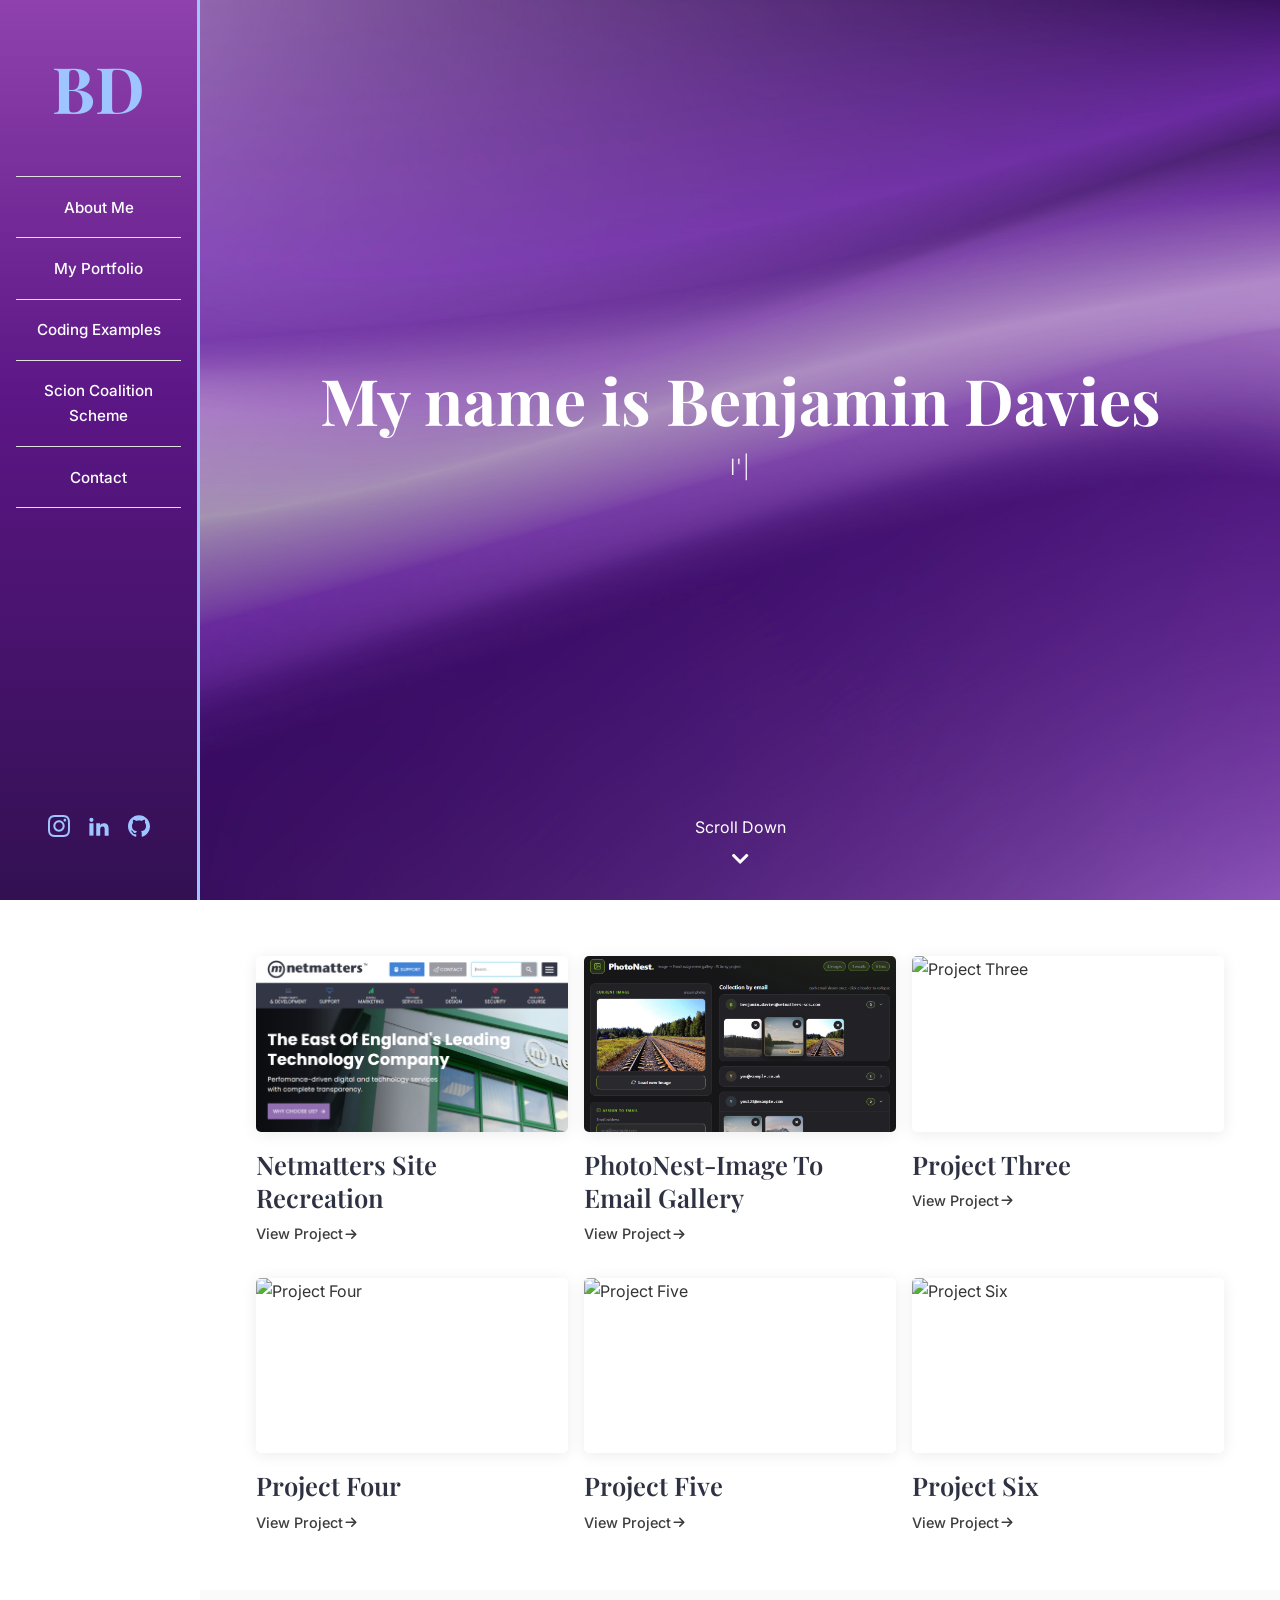
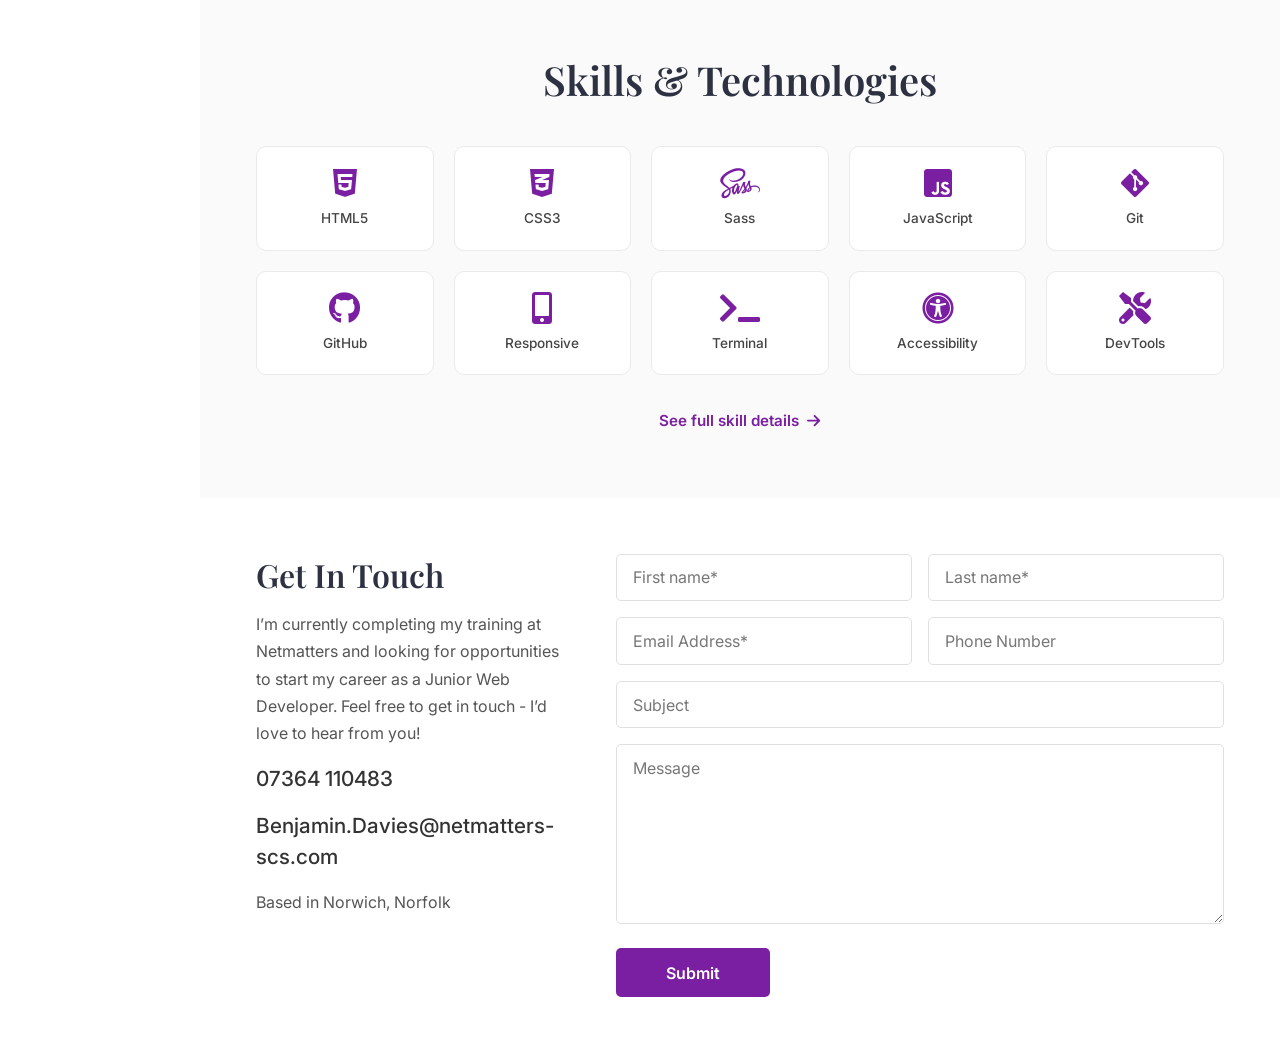
==== commit 47c6ee83: "Added the photo generator example" ====
--- a/index.html
+++ b/index.html
@@ -2,7 +2,7 @@
 <html lang="en">
 <head>
     <meta charset="UTF-8">
-    <meta name="viewport" content="width=device-width, initial-scale=1.0">
+    <meta name="viewport" content="width=device-width, initial-scale=1.0, viewport-fit=cover">
     <link rel="stylesheet" href="css/application.css">
     <link rel="stylesheet" href="https://cdnjs.cloudflare.com/ajax/libs/font-awesome/5.15.4/css/all.min.css">
     <link rel="icon" type="image/png" href="img/BD.png">
@@ -65,15 +65,15 @@
             <div class="projects-grid">
                 <!-- Project 1 -->
                 <div class="project-card" data-description="A recreation of the Netmatters homepage. Used: HTML, SASS compiled CSS, JavaScript." data-live="http://netmatters.benjamin-davies.netmatters-scs.co.uk/" data-github="https://github.com/BenDavies620/Netmatters-Site">
-                    <img src="img/Netmatters-recreation.png" alt="Project One">
-                    <h3>Netmatters Site</h3>
+                    <img src="img/Netmatters-recreation.png" alt="Project One - Netmatters recreation">
+                    <h3>Netmatters Site Recreation</h3>
                     <a href="#" class="view-link">View Project <svg class="icon icon-arrow-right2"><use xlink:href="#icon-arrow-right2"></use></svg></a>
                 </div>
 
                 <!-- Project 2 -->
-                <div class="project-card">
-                    <img src="https://picsum.photos/id/180/800/500" alt="Project Two">
-                    <h3>Project Two</h3>
+                <div class="project-card" data-description="A responsive image gallery for assigning and organising photos by email address. Used: HTML, SASS compiled CSS, JavaScript." data-live="http://js-array.benjamin-davies.netmatters-scs.co.uk/" data-github="https://github.com/BenDavies620/PhotoNest-Image_to_email_gallery">
+                    <img src="img/PhotoNest.png" alt="Project Two - JavaScript image to email gallery">
+                    <h3>PhotoNest-Image To Email Gallery </h3>
                     <a href="#" class="view-link">View Project <svg class="icon icon-arrow-right2"><use xlink:href="#icon-arrow-right2"></use></svg></a>
                 </div>
 
--- a/css/application.css
+++ b/css/application.css
@@ -1 +1 @@
-@import url("https://fonts.googleapis.com/css2?family=Playfair+Display:wght@400;600;700&family=Inter:wght@300;400;500;600&display=swap");*{margin:0;padding:0;box-sizing:border-box;min-width:0}html,body{width:100%;overflow-x:hidden}html{scroll-behavior:smooth;font-size:16px}body{font-family:"Inter",sans-serif;color:#333;line-height:1.65;background-color:#fff}html.modal-open,body.modal-open{overflow:hidden}h1,h2,h3,h4{font-family:"Playfair Display",serif;font-weight:600;margin-bottom:1rem;line-height:1.3}h1{font-size:2.5rem}h2{font-size:1.8rem}h3{font-size:1.25rem}ul{list-style:none}a{text-decoration:none;color:inherit;transition:color 0.3s ease}img{max-width:100%;height:auto;display:block}input,textarea,button{font-family:inherit;font-size:1rem}p{margin-bottom:1rem}.burger-btn{display:flex;flex-direction:column;align-items:center;justify-content:center;position:fixed;top:1.2rem;left:1.2rem;z-index:1001;background:rgba(27,31,39,0.6);backdrop-filter:blur(8px);border:none;width:44px;height:44px;border-radius:8px;cursor:pointer;color:#9ec5ff;transition:all 0.3s ease;box-shadow:0 2px 10px rgba(158,181,255,0.25)}.burger-btn:hover{background:rgba(27,31,39,0.85);color:#b8c5ff;transform:translateY(-2px);box-shadow:0 4px 15px rgba(99,184,255,0.45)}.burger-btn span{display:block;width:24px;height:3px;background:currentColor;margin:2px 0}.burger-btn.open span:nth-child(1){transform:translateY(7px) rotate(45deg)}.burger-btn.open span:nth-child(2){opacity:0}.burger-btn.open span:nth-child(3){transform:translateY(-7px) rotate(-45deg)}.icon{width:22px;height:22px;fill:currentColor;display:inline-block;vertical-align:middle}.sidebar{background:linear-gradient(0deg, #321052 0%, #5b1685 55%, #8f42ad 100%);padding:1rem;text-align:center;position:relative;border-right:3px solid #9ec5ff;display:flex;flex-direction:column}.sidebar .logo{font-family:"Playfair Display",serif;font-size:4rem;font-weight:700;color:#9ec5ff;display:inline-block;margin-bottom:2rem;line-height:1}.sidebar .logo:hover{color:#fff}.sidebar .main-nav ul{margin-bottom:2rem}.sidebar .main-nav ul li{padding:0.5rem 0;border-top:1px solid #e0e0e0}.sidebar .main-nav ul li:last-child{border-bottom:1px solid #e0e0e0}.sidebar .main-nav ul li a{font-size:0.95rem;font-weight:500;color:#fff;display:block;position:relative;padding:0.25rem 0}.sidebar .main-nav ul li a:hover{color:#9ec5ff}.sidebar .main-nav ul li a.active{color:#9ec5ff}.sidebar .main-nav ul li a.active::after{content:'';position:absolute;bottom:-2px;left:50%;transform:translateX(-50%);width:60%;height:2px;background:#9ec5ff}.sidebar .social-links{gap:1rem;margin-top:auto}.sidebar .social-links a{color:#9ec5ff;display:inline-flex;align-items:center;justify-content:center;width:36px;height:36px;transition:all 0.3s ease;transform-origin:bottom center}.sidebar .social-links a .icon{fill:currentColor}.sidebar .social-links a:hover{color:#fff;transform:translateY(-5px)}@media (min-width: 992px){.burger-btn{display:none !important}.sidebar{position:fixed;top:0;left:0;width:200px;height:100vh;padding:3.5rem 1rem;align-items:center;z-index:1000}.sidebar .logo{margin-bottom:3.5rem}.sidebar .main-nav{width:100%}.sidebar .main-nav ul{margin-bottom:3.5rem}.sidebar .main-nav ul li{border-top:1px solid #e0e0e0;border-bottom:none}.sidebar .main-nav ul li:last-child{border-bottom:1px solid #e0e0e0}.sidebar .main-nav ul li a{padding:0.6rem 0}.sidebar .main-nav ul li a.active::after{width:40px}.sidebar .social-links{margin-top:auto}.main-content{margin-left:200px}}@media (max-width: 991px){.burger-btn{display:flex}.sidebar{position:fixed;top:0;left:-200px;width:200px;height:100vh;z-index:1000;transition:left 0.3s ease;box-shadow:2px 0 10px rgba(0,0,0,0.1);padding-top:5rem;overflow-y:auto}.sidebar.open{left:0}}.hero{background:url("../img/hero.jpg") center/cover no-repeat;min-height:100vh;display:flex;align-items:center;justify-content:center;text-align:center;color:white;position:relative}.hero::before{content:'';position:absolute;inset:0;background:rgba(0,0,0,0.2)}.hero-overlay{position:relative;padding:2rem;width:100%}.hero-overlay h1{font-size:2.2rem;margin-bottom:.5rem;color:white;font-weight:700}.hero-overlay p{font-size:1.2rem;margin-bottom:3.5rem;letter-spacing:1px;font-weight:300;opacity:0.95}.hero-overlay .cursor{animation:blink 1s infinite}@keyframes blink{50%{opacity:0}}.scroll-down{display:inline-flex;flex-direction:column;align-items:center;color:white;font-size:1rem;font-weight:400;position:absolute;bottom:2rem;left:50%;transform:translateX(-50%)}.scroll-down i{margin-top:0.5rem;font-size:1.2rem}.scroll-down:hover{opacity:0.8}@media (min-width: 768px){.hero-overlay h1{font-size:3.5rem}.hero-overlay p{font-size:1.4rem}}@media (min-width: 992px){.hero-overlay h1{font-size:4rem}}.portfolio{padding:3.5rem 1rem;max-width:1400px;margin:0 auto}@media (min-width: 992px){.portfolio{padding:3.5rem 3.5rem}}.projects-grid{display:grid;grid-template-columns:1fr;gap:3.5rem}@media (min-width: 768px){.projects-grid{grid-template-columns:repeat(2, 1fr);gap:2rem}}@media (min-width: 992px){.projects-grid{grid-template-columns:repeat(3, 1fr);gap:2rem 1rem}}.project-card{display:flex;flex-direction:column;transform-origin:bottom center;transition:all 0.5s ease}.project-card img{width:100%;height:auto;margin-bottom:1rem;transition:opacity 0.3s ease;box-shadow:0 2px 15px rgba(0,0,0,0.08);border-radius:5px}.project-card h3{font-size:1.6rem;margin-bottom:.5rem;color:#2d3142}.project-card .view-link{color:#3d3d3d;font-size:0.9rem;font-weight:500;display:inline-flex;align-items:center;transition:all 0.5s ease}.project-card .view-link svg{display:inline-block;width:1em;height:1em;stroke-width:0;stroke:currentColor;fill:currentColor;padding-left:0.1rem}.project-card:hover{transform:translateY(-7px)}.project-card:hover img{opacity:0.85}.project-card:hover .view-link{color:#7b1fa2}.project-modal{position:fixed;inset:0;z-index:2000;display:flex;align-items:center;justify-content:center;padding:2rem;background:rgba(0,0,0,0.75);opacity:0;visibility:hidden;pointer-events:none;transition:opacity 0.3s ease, visibility 0.3s ease}.project-modal .modal-content{position:relative;max-width:900px;max-height:90vh;overflow-y:auto;background:#f0f0f0;padding:2rem;border-radius:8px;transform:translateY(20px) scale(0.98);transition:transform 0.5s ease}.project-modal .modal-content img{box-shadow:0 2px 15px rgba(0,0,0,0.08);border-radius:8px;display:block;width:100%;max-height:500px;object-fit:cover;margin-bottom:1.5rem}.project-modal .modal-content h2{margin-bottom:1rem;color:#2d3142}.project-modal .modal-content .modal-close{position:absolute;top:1rem;right:1rem;width:40px;height:40px;border:none;border-radius:50%;background:rgba(0,0,0,0.7);color:#fff;font-size:1.8rem;line-height:1;cursor:pointer;display:flex;align-items:center;justify-content:center;transition:background 0.3s ease, transform 0.3s ease;padding:0 0 3px}.project-modal .modal-content .modal-close:hover{background:#9c27b0;transform:rotate(90deg)}.project-modal .modal-content .modal-links{display:flex;gap:1.5rem;margin-top:1.5rem}.project-modal .modal-content .modal-links a{color:#9c27b0;font-weight:600;text-decoration:none;transition:all 0.3s ease, transform 0.3s ease}.project-modal .modal-content .modal-links a:hover{color:#7b1fa2;transform:translateY(-2px);text-decoration:underline}.project-modal.show{opacity:1;visibility:visible;pointer-events:auto;transform:translateY(0) scale(1)}.contact{padding:3.5rem 1rem;max-width:1400px;margin:0 auto}@media (min-width: 992px){.contact{padding:3.5rem}}.contact-wrapper{display:grid;grid-template-columns:1fr;gap:3.5rem}@media (min-width: 992px){.contact-wrapper{grid-template-columns:1fr 2fr;gap:3.5rem;align-items:start}}.contact-info h2{font-size:2rem;margin-bottom:1rem;color:#2d3142}.contact-info p{color:#555;line-height:1.7;margin-bottom:1rem;word-break:break-word;overflow-wrap:break-word}.contact-info p:nth-child(3),.contact-info p:nth-child(4){font-size:1.3rem;font-weight:500;color:#2d3142;line-height:1.5;word-break:break-word}.contact-info p a{color:#333;text-decoration:none}.contact-info p a:hover{text-decoration:underline}.contact-form{width:100%;min-width:0}.contact-form .form-row{display:grid;grid-template-columns:1fr}@media (min-width: 576px){.contact-form .form-row{grid-template-columns:1fr 1fr;column-gap:1rem;align-items:start}}.contact-form input,.contact-form textarea{width:100%;max-width:100%;padding:0.8rem 1rem;border:1px solid #e0e0e0;background:#fff;color:#333;margin-bottom:1rem;border-radius:5px;transition:all 0.3s ease}.contact-form input::placeholder,.contact-form textarea::placeholder{color:#777}.contact-form input:focus,.contact-form textarea:focus{outline:none;box-shadow:0 0 8px #9c27b0}.contact-form input.error,.contact-form textarea.error{border:1px solid #dc3545;box-shadow:0 0 0 3px rgba(220,53,69,0.12);margin-bottom:0}.contact-form textarea{min-height:180px;resize:vertical}.contact-form .btn-submit{background:#7b1fa2;color:white;border:2px solid #7b1fa2;padding:0.8rem 3rem;font-weight:600;cursor:pointer;transition:all 0.3s ease;border-radius:5px;display:block;margin:0 auto;width:100%}.contact-form .btn-submit:hover{background:#9c27b0;border-color:#9c27b0;color:white}@media (min-width: 576px){.contact-form .btn-submit{margin:0;display:inline-block;width:fit-content}}.contact-form .form-field{display:flex;flex-direction:column}.contact-form .error-message{font-size:0.85rem;color:#dc3545;margin:0.25rem 0 1rem 0.15rem;min-height:1.2em;animation:errorSlideIn 0.2s ease}.contact-form .success-msg{background:rgba(13,150,105,0.1);border:1px solid rgba(13,150,105,0.3);color:#0f7a55;padding:0.8rem 1rem;border-radius:5px;margin-bottom:1rem;display:none;animation:successFadeIn 0.3s ease}.contact-form .success-msg.show{display:block}@keyframes errorSlideIn{from{opacity:0;transform:translateY(-4px)}to{opacity:1;transform:translateY(0)}}@keyframes successFadeIn{from{opacity:0}to{opacity:1}}.back-top-btn{position:fixed;bottom:30px;right:30px;z-index:1000;opacity:0;pointer-events:none;transition:opacity 0.3s ease}.back-top-btn .back-to-top{display:inline-flex;flex-direction:column;align-items:center;gap:4px;padding:10px 14px;color:#fff;background:#35215a;border:1px solid rgba(255,255,255,0.2);border-radius:50%;box-shadow:0 4px 15px rgba(0,0,0,0.2);font-size:0.85rem;font-weight:500;backdrop-filter:blur(8px)}.back-top-btn .back-to-top i{font-size:1.3rem;transition:transform 0.3s ease}.back-top-btn .back-to-top:hover{opacity:0.9}.back-top-btn .back-to-top:hover i{transform:translateY(-3px)}.back-top-btn.show{opacity:1;pointer-events:auto}.about-container{width:100%;max-width:1200px;margin:0 auto;padding:0 1rem}@media (min-width: 992px){.about-container{padding:0 3.5rem}}.eyebrow{font-family:"Inter",sans-serif;font-size:0.75rem;font-weight:600;letter-spacing:2px;text-transform:uppercase;color:#9c27b0;margin-bottom:.5rem}.about-me h1,.about-me h2,.about-me h3{color:#2d3142}.about-hero{min-height:45vh;display:flex;align-items:center;background:linear-gradient(135deg, #321052 0%, #5b1685 55%, #8f42ad 100%);color:white;position:relative;overflow:hidden}.about-hero::after{content:'';position:absolute;width:500px;height:500px;border-radius:50%;border:1px solid rgba(255,255,255,0.12);right:-200px;bottom:-250px}.about-hero .about-hero-content{width:100%;max-width:1200px;margin:0 auto;padding:3.5rem 1rem;position:relative;z-index:1}@media (min-width: 992px){.about-hero .about-hero-content{padding:5rem 3.5rem}}.about-hero .eyebrow{color:rgba(255,255,255,0.75)}.about-hero h1{color:white;font-size:3rem;line-height:1.05;margin-bottom:2rem}@media (min-width: 768px){.about-hero h1{font-size:4.5rem}}@media (min-width: 992px){.about-hero h1{font-size:5.5rem}}.about-hero .about-hero-intro{max-width:550px;font-size:1rem;line-height:1.7;font-weight:300;color:rgba(255,255,255,0.9);margin-bottom:0}@media (min-width: 768px){.about-hero .about-hero-intro{font-size:1.15rem}}.about-introduction{padding:4rem 0}@media (min-width: 768px){.about-introduction{padding:6rem 0}}.about-introduction-grid{display:grid;grid-template-columns:1fr;gap:3.5rem;align-items:center}@media (min-width: 768px){.about-introduction-grid{grid-template-columns:0.85fr 1.15fr;gap:4rem}}@media (min-width: 992px){.about-introduction-grid{grid-template-columns:0.9fr 1.1fr;gap:5rem}}.about-introduction-image{position:relative;max-width:500px}.about-introduction-image img{width:100%;height:auto;border-radius:5px;box-shadow:0 10px 30px rgba(0,0,0,0.1)}.about-introduction-image::before{content:'';position:absolute;top:20px;left:-15px;width:100%;height:100%;border:2px solid #9c27b0;border-radius:5px;z-index:-1}.about-introduction-content h2{font-size:2.2rem;margin-bottom:2rem}@media (min-width: 768px){.about-introduction-content h2{font-size:2.8rem}}.about-introduction-content p{color:#555;line-height:1.8;margin-bottom:1rem}.about-introduction-content .lead{font-size:1.1rem;color:#333;line-height:1.75}.about-introduction-content .eyebrow{color:#9c27b0}.about-introduction-signature{margin-top:2rem;padding-left:1rem;border-left:2px solid #9c27b0}.about-introduction-signature span{display:block;font-family:"Playfair Display",serif;font-size:1.4rem;color:#2d3142}.about-introduction-signature small{color:#777;font-size:0.8rem;letter-spacing:1px}.about-journey{padding:4rem 0;background:#f0f0f0}@media (min-width: 768px){.about-journey{padding:6rem 0}}.section-heading{margin-bottom:3rem}.section-heading h2{color:#2d3142;font-size:2.2rem}@media (min-width: 768px){.section-heading h2{font-size:2.8rem}}.journey-content{border-top:1px solid #e0e0e0}.journey-item{display:grid;grid-template-columns:50px 1fr;gap:1rem;padding:2rem 0;border-bottom:1px solid #e0e0e0}@media (min-width: 768px){.journey-item{grid-template-columns:80px 1fr;gap:2rem;padding:2.2rem 0}}.journey-item .journey-number{font-family:"Playfair Display",serif;font-size:1.1rem;color:#9c27b0;padding-top:0.15rem}.journey-item h3{color:#2d3142;font-size:1.4rem;margin-bottom:.5rem}.journey-item p{max-width:750px;color:#555;line-height:1.75;margin-bottom:0}.journey-item:nth-child(1){transition-delay:0.25s}.journey-item:nth-child(2){transition-delay:0.5s}.journey-item:nth-child(3){transition-delay:0.75s}.journey-item:nth-child(4){transition-delay:1s}.about-skills{padding:4rem 0}@media (min-width: 768px){.about-skills{padding:6rem 0}}.skills-list{display:grid;grid-template-columns:1fr;border-top:1px solid #e0e0e0}@media (min-width: 768px){.skills-list{grid-template-columns:1fr 1fr;column-gap:3rem}}.skill-item{display:grid;grid-template-columns:45px 1fr;gap:1rem;padding:2rem 0;border-bottom:1px solid #e0e0e0}.skill-item .skill-number{font-family:"Playfair Display",serif;color:#9c27b0;font-size:1rem}.skill-item h3{color:#2d3142;font-size:1.3rem;margin-bottom:0.4rem}.skill-item p{color:#666;font-size:0.9rem;line-height:1.7;margin-bottom:0}.about-beyond{padding:4rem 0;background:#fafafa}@media (min-width: 768px){.about-beyond{padding:6rem 0}}.about-beyond-grid{display:grid;grid-template-columns:1fr;gap:3.5rem}@media (min-width: 768px){.about-beyond-grid{grid-template-columns:1fr 1fr;gap:5rem;align-items:start}}.about-beyond-heading h2{color:#2d3142;font-size:2.2rem;line-height:1.25}@media (min-width: 768px){.about-beyond-heading h2{font-size:3rem}}.about-beyond-content p{color:#555;line-height:1.8;margin-bottom:1rem}.about-beyond-content p:last-child{margin-bottom:0}.about-next{padding:5rem 0 2rem;background:#9c27b0;color:white}@media (min-width: 768px){.about-next{padding:7rem 0 2rem}}.about-next-content{max-width:750px}.about-next-content .eyebrow{color:rgba(255,255,255,0.7)}.about-next-content h2{color:white;font-size:2.8rem;line-height:1.1;margin-bottom:2rem}@media (min-width: 768px){.about-next-content h2{font-size:4rem}}.about-next-content p{max-width:600px;color:rgba(255,255,255,0.9);line-height:1.8;margin-bottom:2rem}.about-button{display:inline-flex;align-items:center;gap:0.5rem;padding:0.8rem 1.5rem;border:2px solid white;color:white;font-size:0.9rem;font-weight:500;border-radius:5px;transition:all 0.3s ease}.about-button svg{width:0.9rem;height:0.9rem}.about-button:hover{background:white;color:#9c27b0}.reveal{opacity:0;transform:translateY(40px);transition:opacity 2s ease, transform 2s ease}.reveal.active{opacity:1;transform:translateY(0)}.reveal-left{opacity:0;transform:translateX(-60px);transition:opacity 1s ease, transform 1s ease}.reveal-left.active{opacity:1;transform:translateX(0)}.scs-container{width:100%;max-width:1200px;margin:0 auto;padding:0 1rem}@media (min-width: 992px){.scs-container{padding:0 3.5rem}}.scs-hero{min-height:45vh;position:relative;overflow:hidden;display:flex;align-items:center;background:linear-gradient(135deg, #321052 0%, #5b1685 55%, #8f42ad 100%);color:white}.scs-hero-content{width:100%;max-width:1200px;margin:0 auto;padding:4rem 1rem;position:relative;z-index:2}@media (min-width: 768px){.scs-hero-content{padding:5rem 2rem}}@media (min-width: 992px){.scs-hero-content{padding:5rem 3.5rem}}.scs-hero-content .eyebrow{color:rgba(255,255,255,0.7)}.scs-hero-content h1{color:white;font-size:3rem;line-height:1.05;margin-bottom:2rem}@media (min-width: 768px){.scs-hero-content h1{font-size:4.5rem}}@media (min-width: 992px){.scs-hero-content h1{font-size:5.5rem}}.scs-hero-content>p:last-child{max-width:550px;color:rgba(255,255,255,0.9);font-size:1rem;line-height:1.7;margin-bottom:0}@media (min-width: 768px){.scs-hero-content>p:last-child{font-size:1.1rem}}.scs-hero-shapes span{position:absolute;display:block;border:1px solid rgba(255,255,255,0.18);border-radius:50%}.scs-hero-shapes span:nth-child(1){width:300px;height:300px;right:-150px;top:-100px}.scs-hero-shapes span:nth-child(2){width:450px;height:450px;right:-225px;top:-175px}.scs-hero-shapes span:nth-child(3){width:600px;height:600px;right:-300px;top:-250px}.scs-introduction{padding:4rem 0}@media (min-width: 768px){.scs-introduction{padding:6rem 0}}.scs-introduction .section-heading{margin-bottom:3rem}.scs-introduction .section-heading .eyebrow{margin-bottom:.5rem}.scs-introduction .section-heading h2{color:#2d3142;font-size:2.2rem;line-height:1.2}@media (min-width: 768px){.scs-introduction .section-heading h2{font-size:3rem}}.scs-introduction .section-heading h2{color:#2d3142;font-size:2.2rem;line-height:1.2}@media (min-width: 768px){.scs-introduction .section-heading h2{font-size:3rem}}.scs-introduction-content{max-width:800px}.scs-introduction-content p{color:#555;line-height:1.8;margin-bottom:1rem}.scs-introduction-content p:last-child{margin-bottom:0}.scs-treehouse{padding:4rem 0;background:#f0f0f0}@media (min-width: 768px){.scs-treehouse{padding:6rem 0}}.scs-treehouse-grid{display:grid;grid-template-columns:1fr;gap:3rem}@media (min-width: 768px){.scs-treehouse-grid{grid-template-columns:0.8fr 1.2fr;gap:5rem}}.scs-treehouse-grid h2{color:#2d3142;font-size:3rem}@media (min-width: 768px){.scs-treehouse-grid h2{font-size:4rem}}.scs-treehouse-content p{color:#555;line-height:1.8;margin-bottom:1rem}.treehouse-score{display:flex;flex-direction:column;padding:1rem 0;margin-top:2rem;border-top:1px solid #e0e0e0;border-bottom:1px solid #e0e0e0}.treehouse-score span{font-size:0.75rem;text-transform:uppercase;letter-spacing:1.5px;color:#777;margin-bottom:0.3rem}.treehouse-score strong{font-family:"Playfair Display",serif;font-size:2.2rem;color:#9c27b0}.scs-link{display:inline-flex;align-items:center;gap:1rem;margin-top:2rem;color:#9c27b0;font-weight:600;transition:gap 0.3s ease}.scs-link span{font-size:1.3rem}.scs-link:hover{gap:1.4rem;text-decoration:underline}.scs-netmatters{padding:4rem 0 2rem}@media (min-width: 768px){.scs-netmatters{padding:6rem 0 2rem}}.netmatters-facts{display:grid;grid-template-columns:1fr;border-top:1px solid #e0e0e0;margin-bottom:3rem}@media (min-width: 576px){.netmatters-facts{grid-template-columns:1fr 1fr}}@media (min-width: 768px){.netmatters-facts{grid-template-columns:repeat(4, 1fr)}}.netmatters-fact{min-width:0;padding:2rem 1rem;border-bottom:1px solid #e0e0e0}@media (min-width: 768px){.netmatters-fact{padding:2rem 1.5rem;border-right:1px solid #e0e0e0}.netmatters-fact:last-child{border-right:none}}.netmatters-fact strong{display:block;font-family:"Playfair Display",serif;font-size:1.8rem;color:#9c27b0;margin-bottom:0.5rem}.netmatters-fact span{display:block;color:#666;font-size:0.85rem;line-height:1.5}.netmatters-description{max-width:800px;margin-left:auto;margin-bottom:4rem}.netmatters-description p{color:#555;line-height:1.8;margin-bottom:1rem}.netmatters-description p:last-child{margin-bottom:0}.netmatters-awards{display:grid;grid-template-columns:1fr;gap:0;border-top:1px solid #e0e0e0}@media (min-width: 768px){.netmatters-awards{grid-template-columns:1fr 1fr}}.netmatters-awards>div{padding:2rem 0;border-bottom:1px solid #e0e0e0}@media (min-width: 768px){.netmatters-awards>div{padding:2rem}.netmatters-awards>div:first-child{padding-left:0;padding-right:2rem}.netmatters-awards>div:last-child{padding-right:0;padding-left:2rem;border-left:1px solid #e0e0e0}}.netmatters-awards>div span{display:block;font-size:0.7rem;text-transform:uppercase;letter-spacing:1.5px;color:#9c27b0;margin-bottom:0.5rem}.netmatters-awards>div h3{color:#2d3142;font-size:1.2rem}.coding-container{width:100%;max-width:1000px;margin:0 auto;padding:0 1rem}@media (min-width: 992px){.coding-container{padding:0 3.5rem}}.coding-hero{min-height:45vh;position:relative;display:flex;align-items:center;color:white;background:linear-gradient(135deg, #321052 0%, #5b1685 55%, #8f42ad 100%)}.coding-hero-content{width:100%;max-width:1000px;margin:0 auto;padding:4rem 1rem}@media (min-width: 768px){.coding-hero-content{padding:5rem 2rem}}@media (min-width: 992px){.coding-hero-content{padding:5rem 3.5rem}}.coding-hero-content .eyebrow{color:rgba(255,255,255,0.65)}.coding-hero-content h1{color:white;font-size:3rem;line-height:1.05;margin-bottom:2rem}@media (min-width: 768px){.coding-hero-content h1{font-size:4.5rem}}@media (min-width: 992px){.coding-hero-content h1{font-size:5rem}}.coding-hero-content>p:last-child{max-width:550px;color:rgba(255,255,255,0.8);line-height:1.7;margin-bottom:0}.coding-hero-shapes span{position:absolute;display:block;border:1px solid rgba(255,255,255,0.18);border-radius:50%}.coding-hero-shapes span:nth-child(1){width:300px;height:300px;right:-150px;top:-100px}.coding-hero-shapes span:nth-child(2){width:450px;height:450px;right:-225px;top:-175px}.coding-coming-soon{padding:4rem 0}@media (min-width: 768px){.coding-coming-soon{padding:7rem 0}}.coding-message .eyebrow{margin-bottom:.5rem;color:#9c27b0}.coding-message h2{color:#2d3142;font-size:3rem;margin-bottom:1rem}.coding-message p{color:#555;line-height:1.8;margin-bottom:2rem}.coding-message a{display:inline-flex;align-items:center;gap:0.25rem;color:#7b1fa2;font-weight:600;transition:gap 0.3s ease}.coding-message a svg{display:inline-block;width:1em;height:1em;stroke-width:0;stroke:currentColor;fill:currentColor;padding-left:0.1rem}.coding-message a:hover{text-decoration:underline}.skills-badges{padding:3.5rem 1rem;margin:0 auto;background:#fafafa}@media (min-width: 992px){.skills-badges{padding:4rem 3.5rem}}.skills-badges-container{max-width:1100px;margin:0 auto;text-align:center}.skills-badges-heading{margin-bottom:2.5rem}.skills-badges-heading h2{color:#2d3142;font-size:2rem;margin-bottom:0.75rem}@media (min-width: 768px){.skills-badges-heading h2{font-size:2.5rem}}.badges-grid{display:grid;grid-template-columns:repeat(2, 1fr);gap:1rem;margin-bottom:2rem}@media (min-width: 576px){.badges-grid{grid-template-columns:repeat(5, 1fr)}}@media (min-width: 768px){.badges-grid{grid-template-columns:repeat(5, 1fr);gap:1.25rem}}.badge-item{display:flex;flex-direction:column;align-items:center;gap:.5rem;padding:1.25rem 0.75rem;background:#fff;border-radius:10px;border:1px solid #eaeaea;transition:all 0.35s ease;cursor:default}.badge-item:hover{transform:translateY(-5px);border-color:#9c27b0;box-shadow:0 8px 25px rgba(156,39,176,0.12)}.badge-item:hover i{color:#9c27b0;transform:scale(1.1)}.badge-item i{font-size:2rem;color:#7b1fa2;transition:color 0.3s ease, transform 0.3s ease}.badge-item span{font-size:0.85rem;font-weight:500;color:#444}.skills-badges-link{display:inline-flex;align-items:center;gap:0.4rem;color:#7b1fa2;font-weight:600;font-size:0.95rem;transition:gap 0.3s ease, color 0.3s ease}.skills-badges-link:hover{gap:0.8rem;color:#9c27b0}.skills-badges-link svg{width:1em;height:1em;fill:currentColor}.skills-categories{display:grid;grid-template-columns:1fr;gap:2.5rem;margin-bottom:3rem}@media (min-width: 992px){.skills-categories{grid-template-columns:repeat(3, 1fr);gap:2rem}}.skills-category{background:#fff;border:1px solid #eaeaea;border-radius:12px;padding:1.75rem;transition:all 0.35s ease}.skills-category:hover{box-shadow:0 8px 30px rgba(0,0,0,0.06);transform:translateY(-3px)}.category-title{font-family:"Inter",sans-serif;font-size:0.8rem;font-weight:600;letter-spacing:1.5px;text-transform:uppercase;color:#9c27b0;margin-bottom:1.25rem;padding-bottom:0.75rem;border-bottom:2px solid rgba(156,39,176,0.15)}.skills-grid{display:flex;flex-direction:column;gap:1rem}.skill-card{display:flex;gap:1rem;padding:0.85rem;border-radius:8px;transition:background 0.3s ease}.skill-card:hover{background:#faf5fc}.skill-card-icon{flex-shrink:0;width:42px;height:42px;display:flex;align-items:center;justify-content:center;background:linear-gradient(135deg, #7b1fa2, #9c27b0);color:#fff;border-radius:8px;font-size:1.1rem}.skill-card-content h4{font-family:"Inter",sans-serif;font-size:0.95rem;font-weight:600;color:#2d3142;margin-bottom:0.25rem}.skill-card-content p{font-size:0.82rem;color:#666;line-height:1.6;margin-bottom:0}
+@import url("https://fonts.googleapis.com/css2?family=Playfair+Display:wght@400;600;700&family=Inter:wght@300;400;500;600&display=swap");*{margin:0;padding:0;box-sizing:border-box;min-width:0}html,body{width:100%;overflow-x:hidden}html{scroll-behavior:smooth;font-size:16px}body{font-family:"Inter",sans-serif;color:#333;line-height:1.65;background-color:#fff}html.modal-open,body.modal-open{overflow:hidden}h1,h2,h3,h4{font-family:"Playfair Display",serif;font-weight:600;margin-bottom:1rem;line-height:1.3}h1{font-size:2.5rem}h2{font-size:1.8rem}h3{font-size:1.25rem}ul{list-style:none}a{text-decoration:none;color:inherit;transition:color 0.3s ease}img{max-width:100%;height:auto;display:block}input,textarea,button{font-family:inherit;font-size:1rem}p{margin-bottom:1rem}.burger-btn{display:flex;flex-direction:column;align-items:center;justify-content:center;position:fixed;top:1.2rem;left:1.2rem;z-index:1001;background:rgba(27,31,39,0.6);backdrop-filter:blur(8px);border:none;width:44px;height:44px;border-radius:8px;cursor:pointer;color:#9ec5ff;transition:all 0.3s ease;box-shadow:0 2px 10px rgba(158,181,255,0.25)}.burger-btn:hover{background:rgba(27,31,39,0.85);color:#b8c5ff;transform:translateY(-2px);box-shadow:0 4px 15px rgba(99,184,255,0.45)}.burger-btn span{display:block;width:24px;height:3px;background:currentColor;margin:2px 0}.burger-btn.open span:nth-child(1){transform:translateY(7px) rotate(45deg)}.burger-btn.open span:nth-child(2){opacity:0}.burger-btn.open span:nth-child(3){transform:translateY(-7px) rotate(-45deg)}.icon{width:22px;height:22px;fill:currentColor;display:inline-block;vertical-align:middle}.sidebar{background:linear-gradient(0deg, #321052 0%, #5b1685 55%, #8f42ad 100%);padding:1rem;text-align:center;position:relative;border-right:3px solid #9ec5ff;display:flex;flex-direction:column;height:100vh}.sidebar .logo{font-family:"Playfair Display",serif;font-size:4rem;font-weight:700;color:#9ec5ff;display:inline-block;margin-bottom:2rem;line-height:1}.sidebar .logo:hover{color:#fff}.sidebar .main-nav ul{margin-bottom:2rem}.sidebar .main-nav ul li{padding:0.5rem 0;border-top:1px solid #e0e0e0}.sidebar .main-nav ul li:last-child{border-bottom:1px solid #e0e0e0}.sidebar .main-nav ul li a{font-size:0.95rem;font-weight:500;color:#fff;display:block;position:relative;padding:0.25rem 0}.sidebar .main-nav ul li a:hover{color:#9ec5ff}.sidebar .main-nav ul li a.active{color:#9ec5ff}.sidebar .main-nav ul li a.active::after{content:'';position:absolute;bottom:-2px;left:50%;transform:translateX(-50%);width:60%;height:2px;background:#9ec5ff}.sidebar .social-links{gap:1rem;margin-top:auto}.sidebar .social-links a{color:#9ec5ff;display:inline-flex;align-items:center;justify-content:center;width:36px;height:36px;transition:all 0.3s ease;transform-origin:bottom center}.sidebar .social-links a .icon{fill:currentColor}.sidebar .social-links a:hover{color:#fff;transform:translateY(-5px)}@media (min-width: 992px){.burger-btn{display:none !important}.sidebar{position:fixed;top:0;left:0;width:200px;height:100vh;padding:3.5rem 1rem;align-items:center;z-index:1000}.sidebar .logo{margin-bottom:3.5rem}.sidebar .main-nav{width:100%}.sidebar .main-nav ul{margin-bottom:3.5rem}.sidebar .main-nav ul li{border-top:1px solid #e0e0e0;border-bottom:none}.sidebar .main-nav ul li:last-child{border-bottom:1px solid #e0e0e0}.sidebar .main-nav ul li a{padding:0.6rem 0}.sidebar .main-nav ul li a.active::after{width:40px}.sidebar .social-links{margin-top:auto}.main-content{margin-left:200px}}@media (max-width: 991px){.burger-btn{display:flex}.sidebar{position:fixed;top:0;left:-200px;width:200px;height:100vh;overflow-y:auto;z-index:1000;transition:left 0.3s ease;box-shadow:2px 0 10px rgba(0,0,0,0.1)}.sidebar.open{left:0}}.hero{background:url("../img/hero.jpg") center/cover no-repeat;min-height:100vh;display:flex;align-items:center;justify-content:center;text-align:center;color:white;position:relative}.hero::before{content:'';position:absolute;inset:0;background:rgba(0,0,0,0.2)}.hero-overlay{position:relative;padding:2rem;width:100%}.hero-overlay h1{font-size:2.2rem;margin-bottom:.5rem;color:white;font-weight:700}.hero-overlay p{font-size:1.2rem;margin-bottom:3.5rem;letter-spacing:1px;font-weight:300;opacity:0.95}.hero-overlay .cursor{animation:blink 1s infinite}@keyframes blink{50%{opacity:0}}.scroll-down{display:inline-flex;flex-direction:column;align-items:center;color:white;font-size:1rem;font-weight:400;position:absolute;bottom:2rem;left:50%;transform:translateX(-50%)}.scroll-down i{margin-top:0.5rem;font-size:1.2rem}.scroll-down:hover{opacity:0.8}@media (min-width: 768px){.hero-overlay h1{font-size:3.5rem}.hero-overlay p{font-size:1.4rem}}@media (min-width: 992px){.hero-overlay h1{font-size:4rem}}.portfolio{padding:3.5rem 1rem;max-width:1400px;margin:0 auto}@media (min-width: 992px){.portfolio{padding:3.5rem 3.5rem}}.projects-grid{display:grid;grid-template-columns:1fr;gap:3.5rem}@media (min-width: 768px){.projects-grid{grid-template-columns:repeat(2, 1fr);gap:2rem}}@media (min-width: 992px){.projects-grid{grid-template-columns:repeat(3, 1fr);gap:2rem 1rem}}.project-card{display:flex;flex-direction:column;transform-origin:bottom center;transition:all 0.5s ease}.project-card img{width:100%;aspect-ratio:16 / 9;object-fit:cover;object-position:top;display:block;margin-bottom:1rem;transition:opacity 0.3s ease;box-shadow:0 2px 15px rgba(0,0,0,0.08);border-radius:5px}.project-card h3{font-size:1.6rem;margin-bottom:.5rem;color:#2d3142}.project-card .view-link{color:#3d3d3d;font-size:0.9rem;font-weight:500;display:inline-flex;align-items:center;transition:all 0.5s ease}.project-card .view-link svg{display:inline-block;width:1em;height:1em;stroke-width:0;stroke:currentColor;fill:currentColor;padding-left:0.1rem}.project-card:hover{transform:translateY(-7px)}.project-card:hover img{opacity:0.85}.project-card:hover .view-link{color:#7b1fa2}.project-modal{position:fixed;inset:0;z-index:2000;display:flex;align-items:center;justify-content:center;padding:2rem;background:rgba(0,0,0,0.75);opacity:0;visibility:hidden;pointer-events:none;transition:opacity 0.3s ease, visibility 0.3s ease}.project-modal .modal-content{position:relative;max-width:900px;max-height:90vh;overflow-y:auto;background:#f0f0f0;padding:2rem;border-radius:8px;transform:translateY(20px) scale(0.98);transition:transform 0.5s ease}.project-modal .modal-content img{box-shadow:0 2px 15px rgba(0,0,0,0.08);border-radius:8px;display:block;width:100%;max-height:500px;object-fit:cover;margin-bottom:1.5rem}.project-modal .modal-content h2{margin-bottom:1rem;color:#2d3142}.project-modal .modal-content .modal-close{position:absolute;top:1rem;right:1rem;width:40px;height:40px;border:none;border-radius:50%;background:rgba(0,0,0,0.7);color:#fff;font-size:1.8rem;line-height:1;cursor:pointer;display:flex;align-items:center;justify-content:center;transition:background 0.3s ease, transform 0.3s ease;padding:0 0 3px}.project-modal .modal-content .modal-close:hover{background:#9c27b0;transform:rotate(90deg)}.project-modal .modal-content .modal-links{display:flex;gap:1.5rem;margin-top:1.5rem}.project-modal .modal-content .modal-links a{color:#9c27b0;font-weight:600;text-decoration:none;transition:all 0.3s ease, transform 0.3s ease}.project-modal .modal-content .modal-links a:hover{color:#7b1fa2;transform:translateY(-2px);text-decoration:underline}.project-modal.show{opacity:1;visibility:visible;pointer-events:auto;transform:translateY(0) scale(1)}.contact{padding:3.5rem 1rem;max-width:1400px;margin:0 auto}@media (min-width: 992px){.contact{padding:3.5rem}}.contact-wrapper{display:grid;grid-template-columns:1fr;gap:3.5rem}@media (min-width: 992px){.contact-wrapper{grid-template-columns:1fr 2fr;gap:3.5rem;align-items:start}}.contact-info h2{font-size:2rem;margin-bottom:1rem;color:#2d3142}.contact-info p{color:#555;line-height:1.7;margin-bottom:1rem;word-break:break-word;overflow-wrap:break-word}.contact-info p:nth-child(3),.contact-info p:nth-child(4){font-size:1.3rem;font-weight:500;color:#2d3142;line-height:1.5;word-break:break-word}.contact-info p a{color:#333;text-decoration:none}.contact-info p a:hover{text-decoration:underline}.contact-form{width:100%;min-width:0}.contact-form .form-row{display:grid;grid-template-columns:1fr}@media (min-width: 576px){.contact-form .form-row{grid-template-columns:1fr 1fr;column-gap:1rem;align-items:start}}.contact-form input,.contact-form textarea{width:100%;max-width:100%;padding:0.8rem 1rem;border:1px solid #e0e0e0;background:#fff;color:#333;margin-bottom:1rem;border-radius:5px;transition:all 0.3s ease}.contact-form input::placeholder,.contact-form textarea::placeholder{color:#777}.contact-form input:focus,.contact-form textarea:focus{outline:none;box-shadow:0 0 8px #9c27b0}.contact-form input.error,.contact-form textarea.error{border:1px solid #dc3545;box-shadow:0 0 0 3px rgba(220,53,69,0.12);margin-bottom:0}.contact-form textarea{min-height:180px;resize:vertical}.contact-form .btn-submit{background:#7b1fa2;color:white;border:2px solid #7b1fa2;padding:0.8rem 3rem;font-weight:600;cursor:pointer;transition:all 0.3s ease;border-radius:5px;display:block;margin:0 auto;width:100%}.contact-form .btn-submit:hover{background:#9c27b0;border-color:#9c27b0;color:white}@media (min-width: 576px){.contact-form .btn-submit{margin:0;display:inline-block;width:fit-content}}.contact-form .form-field{display:flex;flex-direction:column}.contact-form .error-message{font-size:0.85rem;color:#dc3545;margin:0.25rem 0 1rem 0.15rem;min-height:1.2em;animation:errorSlideIn 0.2s ease}.contact-form .success-msg{background:rgba(13,150,105,0.1);border:1px solid rgba(13,150,105,0.3);color:#0f7a55;padding:0.8rem 1rem;border-radius:5px;margin-bottom:1rem;display:none;animation:successFadeIn 0.3s ease}.contact-form .success-msg.show{display:block}@keyframes errorSlideIn{from{opacity:0;transform:translateY(-4px)}to{opacity:1;transform:translateY(0)}}@keyframes successFadeIn{from{opacity:0}to{opacity:1}}.back-top-btn{position:fixed;bottom:30px;right:30px;z-index:1000;opacity:0;pointer-events:none;transition:opacity 0.3s ease}.back-top-btn .back-to-top{display:inline-flex;flex-direction:column;align-items:center;gap:4px;padding:10px 14px;color:#fff;background:#35215a;border:1px solid rgba(255,255,255,0.2);border-radius:50%;box-shadow:0 4px 15px rgba(0,0,0,0.2);font-size:0.85rem;font-weight:500;backdrop-filter:blur(8px)}.back-top-btn .back-to-top i{font-size:1.3rem;transition:transform 0.3s ease}.back-top-btn .back-to-top:hover{opacity:0.9}.back-top-btn .back-to-top:hover i{transform:translateY(-3px)}.back-top-btn.show{opacity:1;pointer-events:auto}.about-container{width:100%;max-width:1200px;margin:0 auto;padding:0 1rem}@media (min-width: 992px){.about-container{padding:0 3.5rem}}.eyebrow{font-family:"Inter",sans-serif;font-size:0.75rem;font-weight:600;letter-spacing:2px;text-transform:uppercase;color:#9c27b0;margin-bottom:.5rem}.about-me h1,.about-me h2,.about-me h3{color:#2d3142}.about-hero{min-height:45vh;display:flex;align-items:center;background:linear-gradient(135deg, #321052 0%, #5b1685 55%, #8f42ad 100%);color:white;position:relative;overflow:hidden}.about-hero::after{content:'';position:absolute;width:500px;height:500px;border-radius:50%;border:1px solid rgba(255,255,255,0.12);right:-200px;bottom:-250px}.about-hero .about-hero-content{width:100%;max-width:1200px;margin:0 auto;padding:3.5rem 1rem;position:relative;z-index:1}@media (min-width: 992px){.about-hero .about-hero-content{padding:5rem 3.5rem}}.about-hero .eyebrow{color:rgba(255,255,255,0.75)}.about-hero h1{color:white;font-size:3rem;line-height:1.05;margin-bottom:2rem}@media (min-width: 768px){.about-hero h1{font-size:4.5rem}}@media (min-width: 992px){.about-hero h1{font-size:5.5rem}}.about-hero .about-hero-intro{max-width:550px;font-size:1rem;line-height:1.7;font-weight:300;color:rgba(255,255,255,0.9);margin-bottom:0}@media (min-width: 768px){.about-hero .about-hero-intro{font-size:1.15rem}}.about-introduction{padding:4rem 0}@media (min-width: 768px){.about-introduction{padding:6rem 0}}.about-introduction-grid{display:grid;grid-template-columns:1fr;gap:3.5rem;align-items:center}@media (min-width: 768px){.about-introduction-grid{grid-template-columns:0.85fr 1.15fr;gap:4rem}}@media (min-width: 992px){.about-introduction-grid{grid-template-columns:0.9fr 1.1fr;gap:5rem}}.about-introduction-image{position:relative;max-width:500px}.about-introduction-image img{width:100%;height:auto;border-radius:5px;box-shadow:0 10px 30px rgba(0,0,0,0.1)}.about-introduction-image::before{content:'';position:absolute;top:20px;left:-15px;width:100%;height:100%;border:2px solid #9c27b0;border-radius:5px;z-index:-1}.about-introduction-content h2{font-size:2.2rem;margin-bottom:2rem}@media (min-width: 768px){.about-introduction-content h2{font-size:2.8rem}}.about-introduction-content p{color:#555;line-height:1.8;margin-bottom:1rem}.about-introduction-content .lead{font-size:1.1rem;color:#333;line-height:1.75}.about-introduction-content .eyebrow{color:#9c27b0}.about-introduction-signature{margin-top:2rem;padding-left:1rem;border-left:2px solid #9c27b0}.about-introduction-signature span{display:block;font-family:"Playfair Display",serif;font-size:1.4rem;color:#2d3142}.about-introduction-signature small{color:#777;font-size:0.8rem;letter-spacing:1px}.about-journey{padding:4rem 0;background:#f0f0f0}@media (min-width: 768px){.about-journey{padding:6rem 0}}.section-heading{margin-bottom:3rem}.section-heading h2{color:#2d3142;font-size:2.2rem}@media (min-width: 768px){.section-heading h2{font-size:2.8rem}}.journey-content{border-top:1px solid #e0e0e0}.journey-item{display:grid;grid-template-columns:50px 1fr;gap:1rem;padding:2rem 0;border-bottom:1px solid #e0e0e0}@media (min-width: 768px){.journey-item{grid-template-columns:80px 1fr;gap:2rem;padding:2.2rem 0}}.journey-item .journey-number{font-family:"Playfair Display",serif;font-size:1.1rem;color:#9c27b0;padding-top:0.15rem}.journey-item h3{color:#2d3142;font-size:1.4rem;margin-bottom:.5rem}.journey-item p{max-width:750px;color:#555;line-height:1.75;margin-bottom:0}.journey-item:nth-child(1){transition-delay:0.25s}.journey-item:nth-child(2){transition-delay:0.5s}.journey-item:nth-child(3){transition-delay:0.75s}.journey-item:nth-child(4){transition-delay:1s}.about-skills{padding:4rem 0}@media (min-width: 768px){.about-skills{padding:6rem 0}}.skills-list{display:grid;grid-template-columns:1fr;border-top:1px solid #e0e0e0}@media (min-width: 768px){.skills-list{grid-template-columns:1fr 1fr;column-gap:3rem}}.skill-item{display:grid;grid-template-columns:45px 1fr;gap:1rem;padding:2rem 0;border-bottom:1px solid #e0e0e0}.skill-item .skill-number{font-family:"Playfair Display",serif;color:#9c27b0;font-size:1rem}.skill-item h3{color:#2d3142;font-size:1.3rem;margin-bottom:0.4rem}.skill-item p{color:#666;font-size:0.9rem;line-height:1.7;margin-bottom:0}.about-beyond{padding:4rem 0;background:#fafafa}@media (min-width: 768px){.about-beyond{padding:6rem 0}}.about-beyond-grid{display:grid;grid-template-columns:1fr;gap:3.5rem}@media (min-width: 768px){.about-beyond-grid{grid-template-columns:1fr 1fr;gap:5rem;align-items:start}}.about-beyond-heading h2{color:#2d3142;font-size:2.2rem;line-height:1.25}@media (min-width: 768px){.about-beyond-heading h2{font-size:3rem}}.about-beyond-content p{color:#555;line-height:1.8;margin-bottom:1rem}.about-beyond-content p:last-child{margin-bottom:0}.about-next{padding:5rem 0 2rem;background:#9c27b0;color:white}@media (min-width: 768px){.about-next{padding:7rem 0 2rem}}.about-next-content{max-width:750px}.about-next-content .eyebrow{color:rgba(255,255,255,0.7)}.about-next-content h2{color:white;font-size:2.8rem;line-height:1.1;margin-bottom:2rem}@media (min-width: 768px){.about-next-content h2{font-size:4rem}}.about-next-content p{max-width:600px;color:rgba(255,255,255,0.9);line-height:1.8;margin-bottom:2rem}.about-button{display:inline-flex;align-items:center;gap:0.5rem;padding:0.8rem 1.5rem;border:2px solid white;color:white;font-size:0.9rem;font-weight:500;border-radius:5px;transition:all 0.3s ease}.about-button svg{width:0.9rem;height:0.9rem}.about-button:hover{background:white;color:#9c27b0}.reveal{opacity:0;transform:translateY(40px);transition:opacity 2s ease, transform 2s ease}.reveal.active{opacity:1;transform:translateY(0)}.reveal-left{opacity:0;transform:translateX(-60px);transition:opacity 1s ease, transform 1s ease}.reveal-left.active{opacity:1;transform:translateX(0)}.scs-container{width:100%;max-width:1200px;margin:0 auto;padding:0 1rem}@media (min-width: 992px){.scs-container{padding:0 3.5rem}}.scs-hero{min-height:45vh;position:relative;overflow:hidden;display:flex;align-items:center;background:linear-gradient(135deg, #321052 0%, #5b1685 55%, #8f42ad 100%);color:white}.scs-hero-content{width:100%;max-width:1200px;margin:0 auto;padding:4rem 1rem;position:relative;z-index:2}@media (min-width: 768px){.scs-hero-content{padding:5rem 2rem}}@media (min-width: 992px){.scs-hero-content{padding:5rem 3.5rem}}.scs-hero-content .eyebrow{color:rgba(255,255,255,0.7)}.scs-hero-content h1{color:white;font-size:3rem;line-height:1.05;margin-bottom:2rem}@media (min-width: 768px){.scs-hero-content h1{font-size:4.5rem}}@media (min-width: 992px){.scs-hero-content h1{font-size:5.5rem}}.scs-hero-content>p:last-child{max-width:550px;color:rgba(255,255,255,0.9);font-size:1rem;line-height:1.7;margin-bottom:0}@media (min-width: 768px){.scs-hero-content>p:last-child{font-size:1.1rem}}.scs-hero-shapes span{position:absolute;display:block;border:1px solid rgba(255,255,255,0.18);border-radius:50%}.scs-hero-shapes span:nth-child(1){width:300px;height:300px;right:-150px;top:-100px}.scs-hero-shapes span:nth-child(2){width:450px;height:450px;right:-225px;top:-175px}.scs-hero-shapes span:nth-child(3){width:600px;height:600px;right:-300px;top:-250px}.scs-introduction{padding:4rem 0}@media (min-width: 768px){.scs-introduction{padding:6rem 0}}.scs-introduction .section-heading{margin-bottom:3rem}.scs-introduction .section-heading .eyebrow{margin-bottom:.5rem}.scs-introduction .section-heading h2{color:#2d3142;font-size:2.2rem;line-height:1.2}@media (min-width: 768px){.scs-introduction .section-heading h2{font-size:3rem}}.scs-introduction .section-heading h2{color:#2d3142;font-size:2.2rem;line-height:1.2}@media (min-width: 768px){.scs-introduction .section-heading h2{font-size:3rem}}.scs-introduction-content{max-width:800px}.scs-introduction-content p{color:#555;line-height:1.8;margin-bottom:1rem}.scs-introduction-content p:last-child{margin-bottom:0}.scs-treehouse{padding:4rem 0;background:#f0f0f0}@media (min-width: 768px){.scs-treehouse{padding:6rem 0}}.scs-treehouse-grid{display:grid;grid-template-columns:1fr;gap:3rem}@media (min-width: 768px){.scs-treehouse-grid{grid-template-columns:0.8fr 1.2fr;gap:5rem}}.scs-treehouse-grid h2{color:#2d3142;font-size:3rem}@media (min-width: 768px){.scs-treehouse-grid h2{font-size:4rem}}.scs-treehouse-content p{color:#555;line-height:1.8;margin-bottom:1rem}.treehouse-score{display:flex;flex-direction:column;padding:1rem 0;margin-top:2rem;border-top:1px solid #e0e0e0;border-bottom:1px solid #e0e0e0}.treehouse-score span{font-size:0.75rem;text-transform:uppercase;letter-spacing:1.5px;color:#777;margin-bottom:0.3rem}.treehouse-score strong{font-family:"Playfair Display",serif;font-size:2.2rem;color:#9c27b0}.scs-link{display:inline-flex;align-items:center;gap:1rem;margin-top:2rem;color:#9c27b0;font-weight:600;transition:gap 0.3s ease}.scs-link span{font-size:1.3rem}.scs-link:hover{gap:1.4rem;text-decoration:underline}.scs-netmatters{padding:4rem 0 2rem}@media (min-width: 768px){.scs-netmatters{padding:6rem 0 2rem}}.netmatters-facts{display:grid;grid-template-columns:1fr;border-top:1px solid #e0e0e0;margin-bottom:3rem}@media (min-width: 576px){.netmatters-facts{grid-template-columns:1fr 1fr}}@media (min-width: 768px){.netmatters-facts{grid-template-columns:repeat(4, 1fr)}}.netmatters-fact{min-width:0;padding:2rem 1rem;border-bottom:1px solid #e0e0e0}@media (min-width: 768px){.netmatters-fact{padding:2rem 1.5rem;border-right:1px solid #e0e0e0}.netmatters-fact:last-child{border-right:none}}.netmatters-fact strong{display:block;font-family:"Playfair Display",serif;font-size:1.8rem;color:#9c27b0;margin-bottom:0.5rem}.netmatters-fact span{display:block;color:#666;font-size:0.85rem;line-height:1.5}.netmatters-description{max-width:800px;margin-left:auto;margin-bottom:4rem}.netmatters-description p{color:#555;line-height:1.8;margin-bottom:1rem}.netmatters-description p:last-child{margin-bottom:0}.netmatters-awards{display:grid;grid-template-columns:1fr;gap:0;border-top:1px solid #e0e0e0}@media (min-width: 768px){.netmatters-awards{grid-template-columns:1fr 1fr}}.netmatters-awards>div{padding:2rem 0;border-bottom:1px solid #e0e0e0}@media (min-width: 768px){.netmatters-awards>div{padding:2rem}.netmatters-awards>div:first-child{padding-left:0;padding-right:2rem}.netmatters-awards>div:last-child{padding-right:0;padding-left:2rem;border-left:1px solid #e0e0e0}}.netmatters-awards>div span{display:block;font-size:0.7rem;text-transform:uppercase;letter-spacing:1.5px;color:#9c27b0;margin-bottom:0.5rem}.netmatters-awards>div h3{color:#2d3142;font-size:1.2rem}.coding-examples{display:grid;gap:60px;width:100%;max-width:1100px;margin:0 auto;padding:60px 20px}.coding-hero{min-height:45vh;position:relative;display:flex;align-items:center;color:white;background:linear-gradient(135deg, #321052 0%, #5b1685 55%, #8f42ad 100%)}.coding-hero-content{width:100%;max-width:1000px;margin:0 auto;padding:4rem 1rem}@media (min-width: 768px){.coding-hero-content{padding:5rem 2rem}}@media (min-width: 992px){.coding-hero-content{padding:5rem 3.5rem}}.coding-hero-content .eyebrow{color:rgba(255,255,255,0.65)}.coding-hero-content h1{color:white;font-size:3rem;line-height:1.05;margin-bottom:2rem}@media (min-width: 768px){.coding-hero-content h1{font-size:4.5rem}}@media (min-width: 992px){.coding-hero-content h1{font-size:5rem}}.coding-hero-content>p:last-child{max-width:550px;color:rgba(255,255,255,0.8);line-height:1.7;margin-bottom:0}.coding-hero-shapes span{position:absolute;display:block;border:1px solid rgba(255,255,255,0.18);border-radius:50%}.coding-hero-shapes span:nth-child(1){width:300px;height:300px;right:-150px;top:-100px}.coding-hero-shapes span:nth-child(2){width:450px;height:450px;right:-225px;top:-175px}.code-example{min-width:0}.code-example-header{text-align:center;margin-bottom:40px}.code-example-header .eyebrow{display:block;margin-bottom:10px;font-size:0.8rem;font-weight:600;letter-spacing:2px;text-transform:uppercase}.code-example-header h2{margin-bottom:10px}.code-example-header p{margin:0 auto;max-width:600px}.code-demo{display:grid;grid-template-columns:minmax(0, 1fr);gap:30px;align-items:start;margin-bottom:50px}.code-window,.demo-preview{min-width:0;overflow:hidden;border-radius:12px;box-shadow:0 10px 30px rgba(0,0,0,0.15)}.code-window{background:#1e1e1e;color:#d4d4d4}.code-window-header{display:flex;align-items:center;min-height:45px;padding:10px 15px;justify-content:space-between;gap:10px;flex-wrap:wrap;background:#252526;border-bottom:1px solid #333}.code-window .window-title{font-size:0.85rem;color:#cccccc;overflow-wrap:anywhere}.code-content{overflow:auto;max-height:560px;padding:25px}.code-content pre{margin:0;font-family:'Courier New', monospace;font-size:0.85rem;line-height:1.7;white-space:pre}.code-content code{font-family:inherit}.demo-preview{position:relative;min-height:350px;background:#f5f5f5}.demo-preview .preview-header{display:flex;align-items:center;height:45px;padding:0 15px;background:#e9e9e9;font-size:0.85rem;font-weight:600}.demo-preview .preview-header .source-label{font-size:11px;color:#9c27b0;display:flex;margin-left:auto}.demo-preview .preview-content{position:relative;min-height:305px;padding:25px}.code-information{display:grid;gap:25px}.code-information .code-info{padding:25px;border-radius:10px;background:#f5f5f5}.code-information .code-info h3{font-family:"Inter",sans-serif;font-size:0.8rem;font-weight:600;letter-spacing:1.5px;text-transform:uppercase;color:#9c27b0;margin-bottom:1.25rem;padding-bottom:0.75rem;border-bottom:2px solid rgba(156,39,176,0.15)}.code-information .code-info p{margin:0}@media (min-width: 768px){.code-demo{grid-template-columns:repeat(2, minmax(0, 1fr))}.code-information{grid-template-columns:repeat(3, minmax(0, 1fr))}}.keyword{color:#ff6b6b}.function{color:#c084fc}.string{color:#7dd3fc}.nesting{color:#fbbf24}.at-rule{color:#f9a8d4}.selector{color:#86efac}.code-example [hidden]{display:none}.code-source-controls{display:flex;gap:4px;flex-wrap:wrap}.code-source-button{padding:5px 9px;border:1px solid #555;border-radius:5px;background:transparent;color:#ccc;font-size:.75rem;cursor:pointer}.code-source-button[aria-pressed="true"]{border-color:#c084fc;background:#4b285e;color:#fff}.code-source-button:hover{border-color:#c084fc;color:#fff}.code-source-button:focus-visible{outline:2px solid #c084fc;outline-offset:3px}.demo-button{display:inline-flex;align-items:center;justify-content:center;padding:11px 16px;border:1px solid #9c27b0;border-radius:6px;background:#9c27b0;color:#fff;font-weight:600;cursor:pointer;transition:background-color .2s ease, color .2s ease, border-color .2s ease}.demo-button:hover:not(:disabled){border-color:#7b1fa2;background:#7b1fa2}.demo-button:focus-visible{outline:2px solid #9c27b0;outline-offset:3px}.demo-button:disabled{opacity:.6;cursor:not-allowed}.demo-button-secondary{border-color:#7b1fa2;background:transparent;color:#7b1fa2}.demo-button-secondary:hover:not(:disabled){color:#fff}.demo-burger{position:absolute;top:20px;right:20px;z-index:10;display:flex;flex-direction:column;align-items:center;justify-content:center;width:44px;height:44px;border:none;border-radius:8px;background:rgba(27,31,39,0.6);backdrop-filter:blur(8px);color:#9ec5ff;cursor:pointer;transition:all 0.3s ease;box-shadow:0 2px 10px rgba(158,181,255,0.25)}.demo-burger:hover{background:rgba(27,31,39,0.85);color:#b8c5ff;transform:translateY(-2px);box-shadow:0 4px 15px rgba(99,184,255,0.45)}.demo-burger span{display:block;width:24px;height:3px;background:currentColor;margin:2px 0}.demo-burger.open span:nth-child(1){transform:translateY(7px) rotate(45deg)}.demo-burger.open span:nth-child(2){opacity:0}.demo-burger.open span:nth-child(3){transform:translateY(-7px) rotate(-45deg)}.demo-sidebar{position:absolute;top:0;right:-220px;width:220px;max-width:100%;overflow-y:auto;height:100%;padding:70px 25px 25px;background:linear-gradient(0deg, #321052 0%, #5b1685 55%, #8f42ad 100%);transition:right 0.4s ease;z-index:9}.demo-sidebar a{display:block;margin:auto;padding:9px;font-size:0.95rem;font-weight:500;color:#fff;text-decoration:none;border-top:1px solid #e0e0e0;align-items:center;justify-content:center;position:relative;text-align:center}.demo-sidebar a:last-child{border-bottom:1px solid #e0e0e0}.demo-sidebar a:hover{color:#9ec5ff}.demo-sidebar.open{right:0}.navigation-example .demo-instruction{position:absolute;top:50%;left:50%;margin:0;width:calc(100% - 50px);transform:translate(-50%, -50%);text-align:center;font-size:20px}.demo-burger:focus-visible{outline:2px solid #9c27b0;outline-offset:3px}.cookie-preview .preview-content{display:flex;flex-direction:column;gap:20px}.cookie-status-row{display:flex;justify-content:space-between;align-items:center;gap:12px;flex-wrap:wrap;font-size:.85rem;color:#666}.cookie-status-row strong{padding:4px 10px;border:1px solid #e0e0e0;border-radius:20px;background:#fff;color:#333;font-size:.75rem;font-weight:600}.cookie-status-row strong.is-accepted{border-color:#9c27b0;color:#9c27b0;background:#f6edf8}.cookie-notice,.cookie-confirmation{border:1px solid #e0e0e0;border-radius:10px;background:#fff;box-shadow:0 4px 15px rgba(0,0,0,0.04);overflow:hidden}.cookie-notice h3,.cookie-confirmation h3{font-family:"Inter",sans-serif;font-size:1.1rem}.cookie-notice-header{padding:18px 20px;border-bottom:1px solid #e0e0e0;background:#faf7fb}.cookie-notice h3{margin:5px 0 0}.cookie-notice-body{padding:20px}.cookie-preview p{margin:0;font-size:.95rem;line-height:1.65}.cookie-preview .cookie-caption{color:#9c27b0;font-size:.65rem;font-weight:600;letter-spacing:1.5px;text-transform:uppercase}.cookie-confirmation{padding:24px 20px}.cookie-confirmation h3{margin-bottom:10px}.cookie-accept{width:100%;margin-top:18px}.cookie-demo-controls{display:flex;align-items:center;gap:12px;flex-wrap:wrap}.cookie-preview .cookie-hint{color:#666;font-size:.8rem}.cookie-reset{padding:8px 12px;font-size:.8rem}.image-preview .image-demo-frame{aspect-ratio:3 / 2;overflow:hidden;border-radius:5px;background:rgba(0,0,0,0.08)}.image-preview .image-demo-frame img{display:block;width:100%;height:100%;object-fit:cover;border-radius:0}.image-preview .image-demo-frame img[hidden]{display:none}.image-preview .demo-button{width:100%;padding:12px 16px;border-radius:12px;font-size:14px;font-weight:700}.image-preview #demo-new-image:disabled{cursor:wait}.image-preview #demo-image-status{margin:0;text-align:center}.image-preview .preview-content{display:flex;flex-direction:column;gap:20px}.skills-badges{padding:3.5rem 1rem;margin:0 auto;background:#fafafa}@media (min-width: 992px){.skills-badges{padding:4rem 3.5rem}}.skills-badges-container{max-width:1100px;margin:0 auto;text-align:center}.skills-badges-heading{margin-bottom:2.5rem}.skills-badges-heading h2{color:#2d3142;font-size:2rem;margin-bottom:0.75rem}@media (min-width: 768px){.skills-badges-heading h2{font-size:2.5rem}}.badges-grid{display:grid;grid-template-columns:repeat(2, 1fr);gap:1rem;margin-bottom:2rem}@media (min-width: 576px){.badges-grid{grid-template-columns:repeat(5, 1fr)}}@media (min-width: 768px){.badges-grid{grid-template-columns:repeat(5, 1fr);gap:1.25rem}}.badge-item{display:flex;flex-direction:column;align-items:center;gap:.5rem;padding:1.25rem 0.75rem;background:#fff;border-radius:10px;border:1px solid #eaeaea;transition:all 0.35s ease;cursor:default}.badge-item:hover{transform:translateY(-5px);border-color:#9c27b0;box-shadow:0 8px 25px rgba(156,39,176,0.12)}.badge-item:hover i{color:#9c27b0;transform:scale(1.1)}.badge-item i{font-size:2rem;color:#7b1fa2;transition:color 0.3s ease, transform 0.3s ease}.badge-item span{font-size:0.85rem;font-weight:500;color:#444}.skills-badges-link{display:inline-flex;align-items:center;gap:0.4rem;color:#7b1fa2;font-weight:600;font-size:0.95rem;transition:gap 0.3s ease, color 0.3s ease}.skills-badges-link:hover{gap:0.8rem;color:#9c27b0}.skills-badges-link svg{width:1em;height:1em;fill:currentColor}.skills-categories{display:grid;grid-template-columns:1fr;gap:2.5rem;margin-bottom:3rem}@media (min-width: 992px){.skills-categories{grid-template-columns:repeat(3, 1fr);gap:2rem}}.skills-category{background:#fff;border:1px solid #eaeaea;border-radius:12px;padding:1.75rem;transition:all 0.35s ease}.skills-category:hover{box-shadow:0 8px 30px rgba(0,0,0,0.06);transform:translateY(-3px)}.category-title{font-family:"Inter",sans-serif;font-size:0.8rem;font-weight:600;letter-spacing:1.5px;text-transform:uppercase;color:#9c27b0;margin-bottom:1.25rem;padding-bottom:0.75rem;border-bottom:2px solid rgba(156,39,176,0.15)}.skills-grid{display:flex;flex-direction:column;gap:1rem}.skill-card{display:flex;gap:1rem;padding:0.85rem;border-radius:8px;transition:background 0.3s ease}.skill-card:hover{background:#faf5fc}.skill-card-icon{flex-shrink:0;width:42px;height:42px;display:flex;align-items:center;justify-content:center;background:linear-gradient(135deg, #7b1fa2, #9c27b0);color:#fff;border-radius:8px;font-size:1.1rem}.skill-card-content h4{font-family:"Inter",sans-serif;font-size:0.95rem;font-weight:600;color:#2d3142;margin-bottom:0.25rem}.skill-card-content p{font-size:0.82rem;color:#666;line-height:1.6;margin-bottom:0}
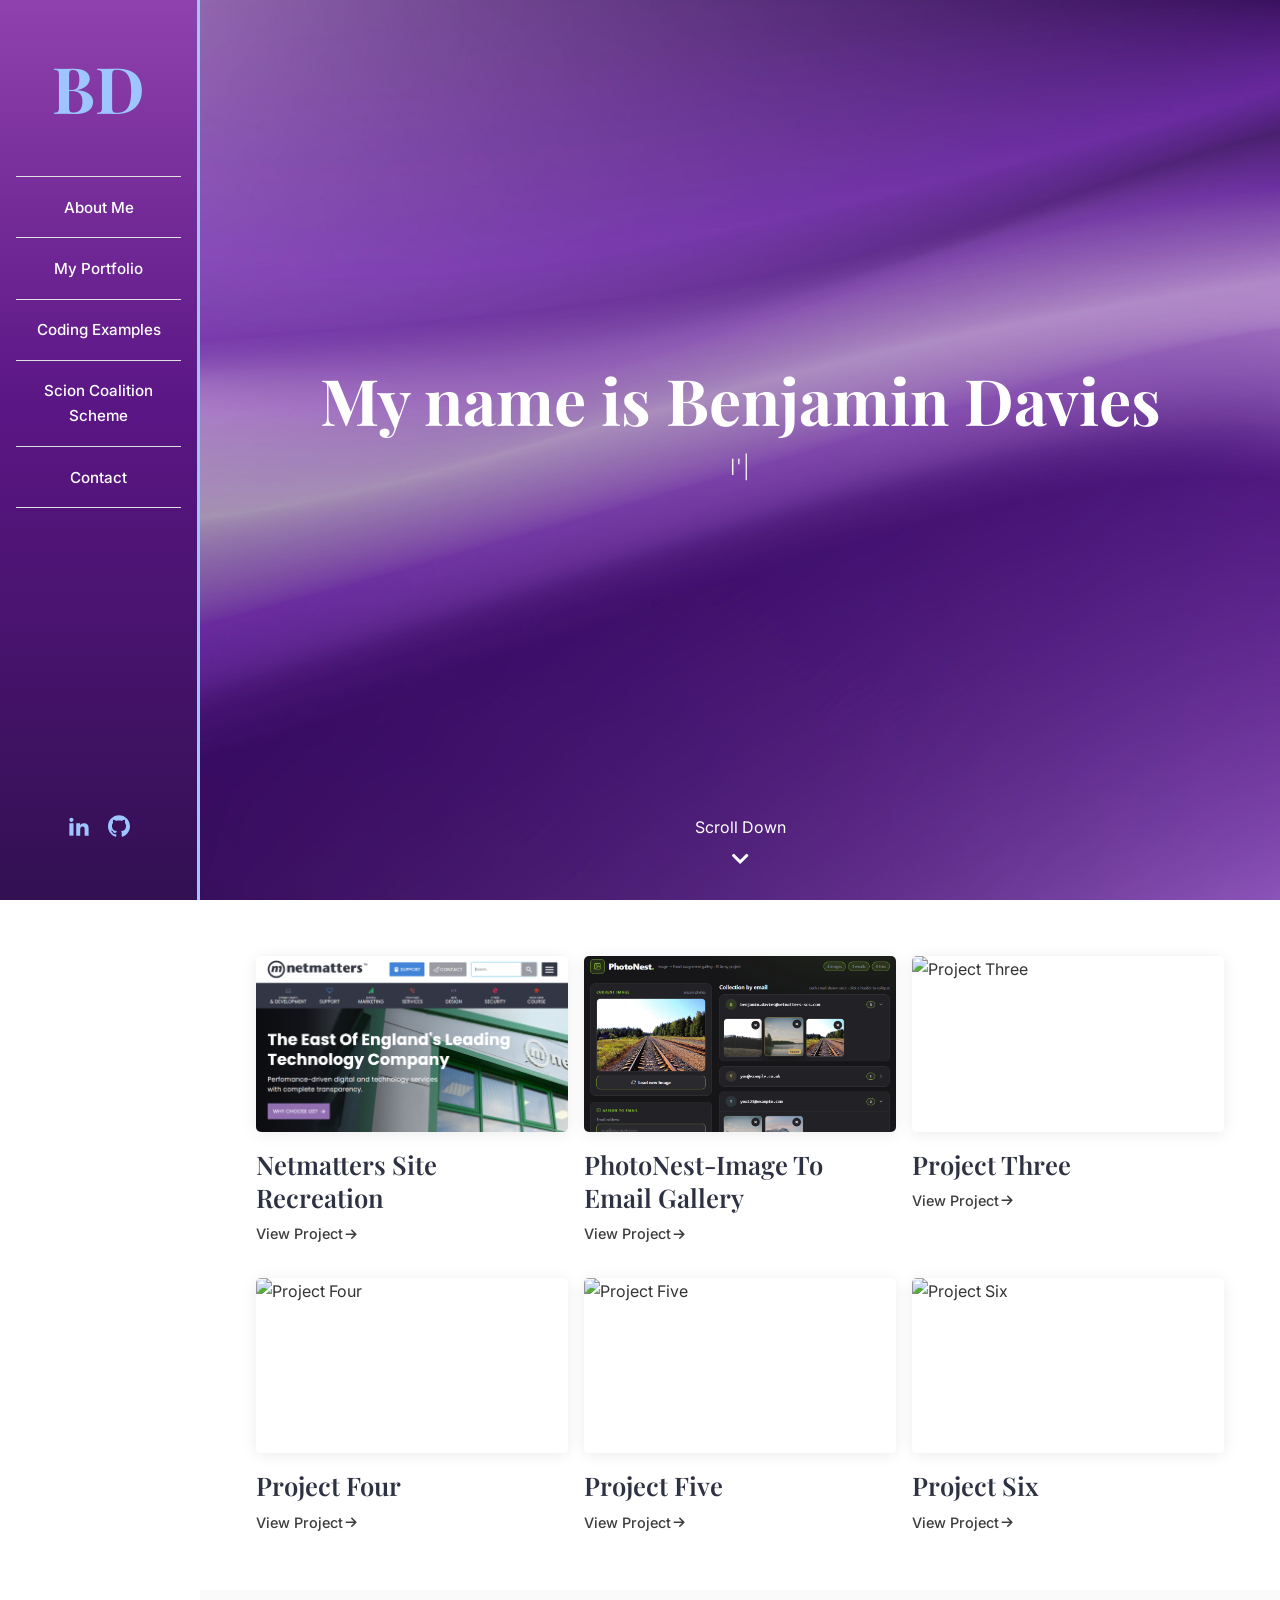
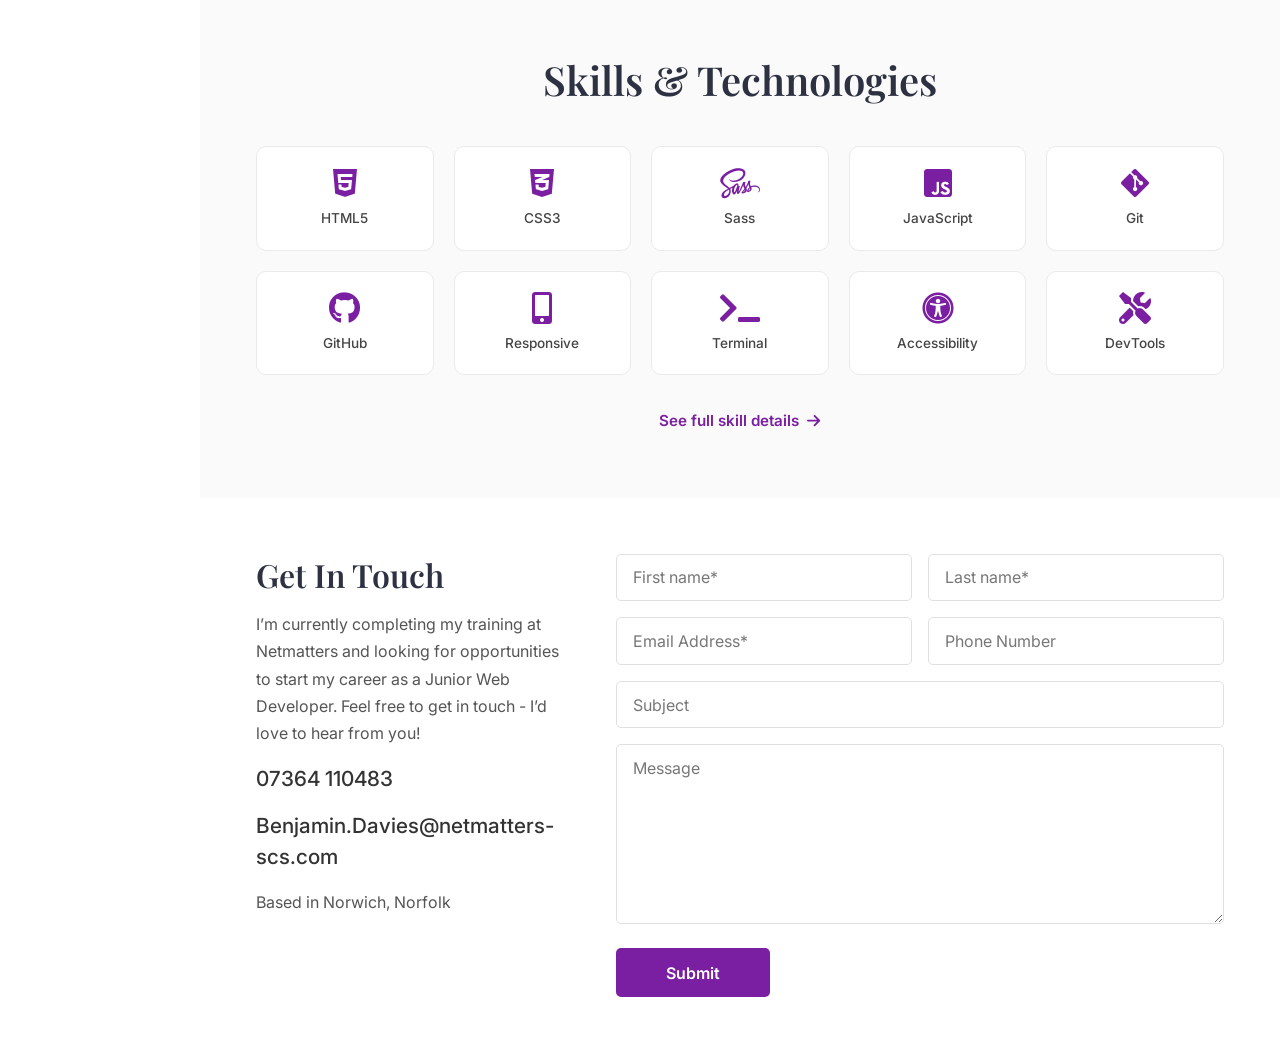
==== commit 3fe328cc: "Added php form validation coding example" ====
--- a/index.html
+++ b/index.html
@@ -44,7 +44,6 @@
             </ul>
         </nav>
         <div class="social-links">
-            <a href="https://www.instagram.com/bendavies124/" target="_blank"><svg class="icon icon-instagram"><use xlink:href="#icon-instagram"></use></svg></a>
             <a href="https://www.linkedin.com/in/benjamin-davies-b351b3224/" target="_blank"><svg class="icon icon-linkedin2"><use xlink:href="#icon-linkedin2"></use></svg></a>
             <a href="https://github.com/BenDavies620" target="_blank"><svg class="icon icon-github"><use xlink:href="#icon-github"></use></svg></a>
         </div>
